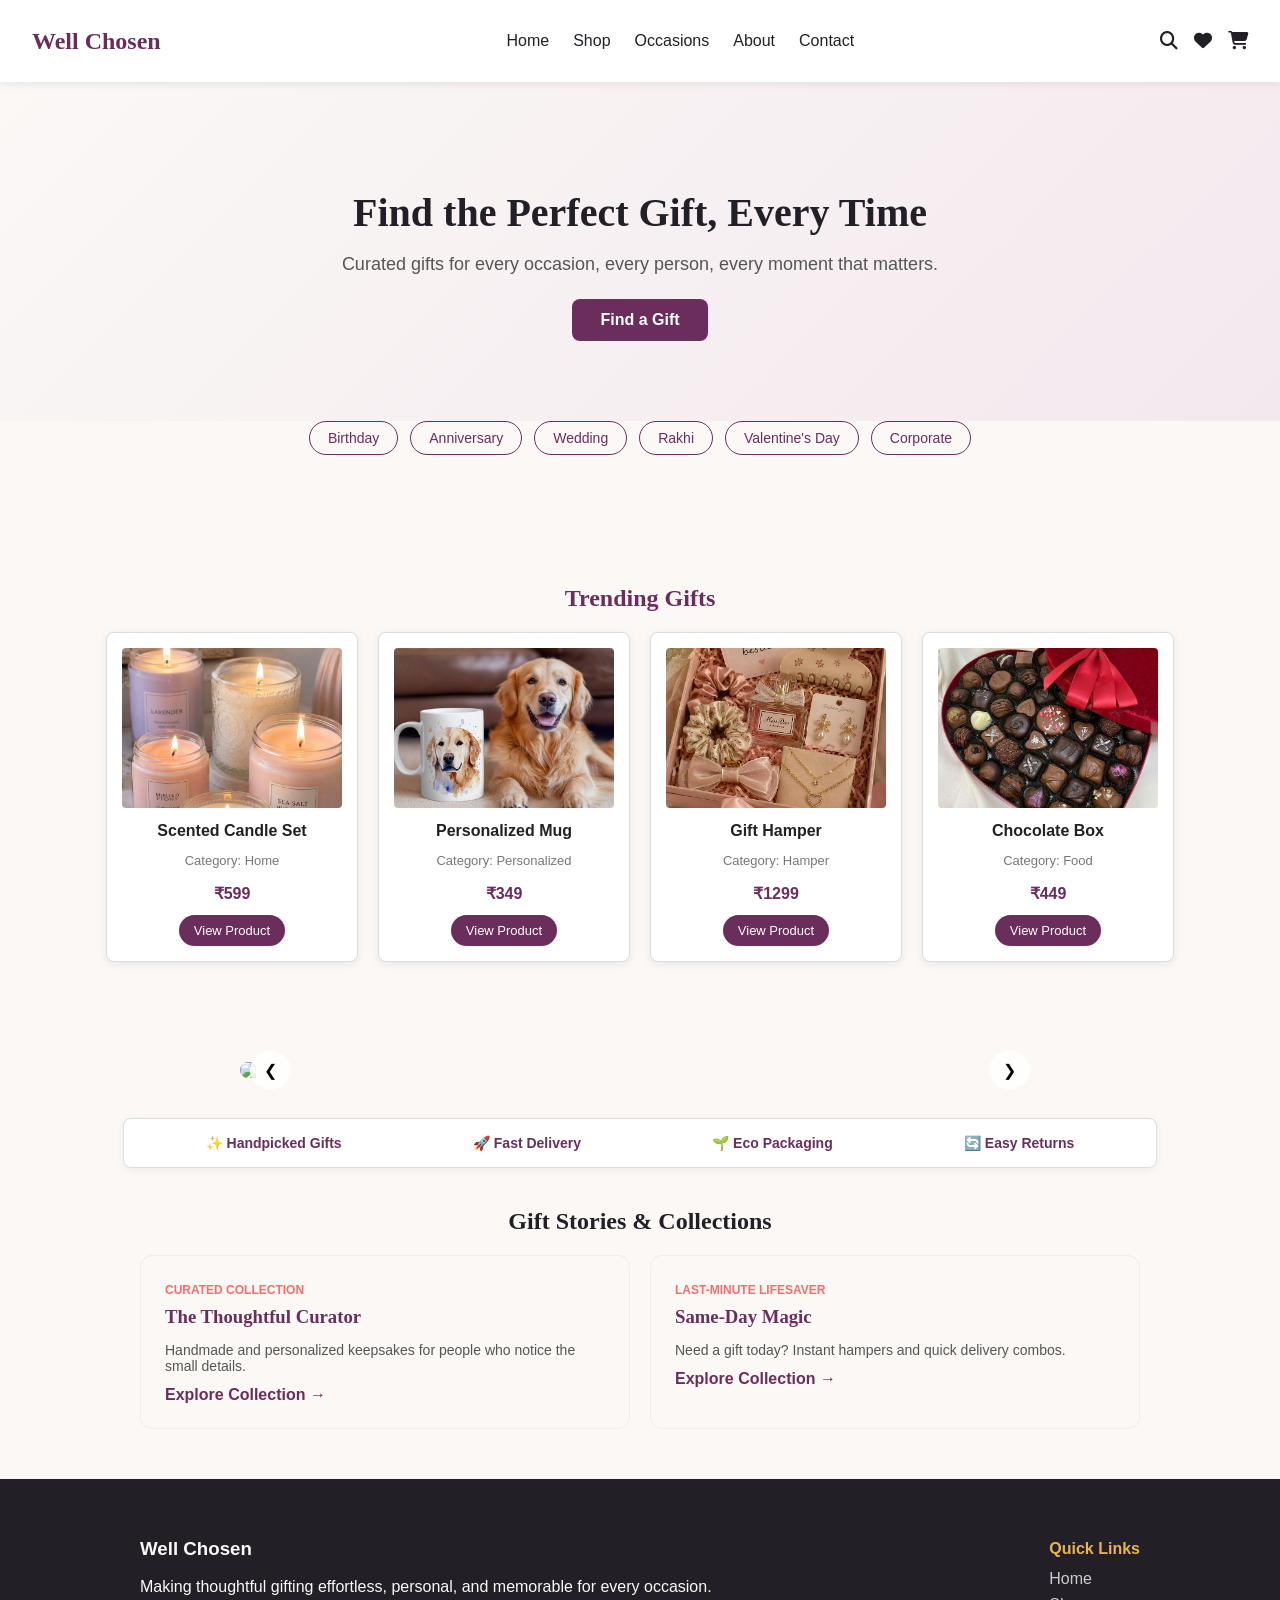
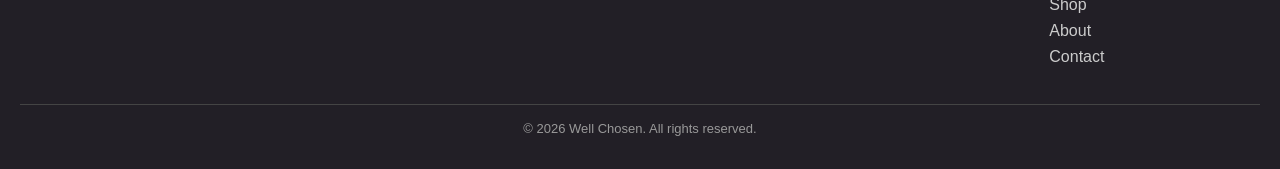
==== index.html @ 496d0fb7 "Initial commit" ====
<!DOCTYPE html>
<html lang="en">
<head>
  <meta charset="UTF-8">
  <meta name="viewport" content="width=device-width, initial-scale=1.0">
  <title>Well Chosen</title>
  <link rel="stylesheet" href="https://cdnjs.cloudflare.com/ajax/libs/font-awesome/6.5.1/css/all.min.css">
  <link rel="stylesheet" href="style.css">
</head>
<body>
  <nav>
    <a href="index.html">Well Chosen</a>
    <ul>
  <li><a href="index.html">Home</a></li>
  <li><a href="shop.html">Shop</a></li>
  <li><a href="occasions.html">Occasions</a></li>
  <li><a href="about.html">About</a></li>
  <li><a href="contact.html">Contact</a></li>
</ul>

<div class="nav-icons">
  <a href="#"><i class="fa-solid fa-magnifying-glass"></i></a>
  <a href="#"><i class="fa-solid fa-heart"></i></a>
  <a href="#"><i class="fa-solid fa-cart-shopping"></i></a>
</div>

<button class="hamburger">
  <i class="fa-solid fa-bars"></i>
</button>

  </nav>
 <div class="hero">
  <h1>Find the Perfect Gift, Every Time</h1>
  <p>Curated gifts for every occasion, every person, every moment that matters.</p>
  <a href ="giftfinder.html" class="hero-btn">Find a Gift</a>
</div>

<div id="searchBox" style="display:none; text-align:center;">
    <input type="text" id="searchInput" placeholder="Search Gifts...">
</div>




<div class="occasions">
  <a href="#" class="chip">Birthday</a>
  <a href="#" class="chip">Anniversary</a>
  <a href="#" class="chip">Wedding</a>
  <a href="#" class="chip">Rakhi</a>
  <a href="#" class="chip">Valentine's Day</a>
  <a href="#" class="chip">Corporate</a>
</div>



<div class="products">
  <!-- TRENDING PRODUCTS SECTION (PURE HTML) -->
<div class="trending-section">
  <h2>Trending Gifts</h2>
  
  <div class="product-grid">
    <!-- Card 1 -->
    <div class="product-card">
      <img src="Aesthetic Scented Candles _ Cozy Pastel Home Decor Ideas.jpg" alt="Scented Candle Set">
      <h3>Scented Candle Set</h3>
      <p class="category">Category: Home</p>
      <p class="price">₹599</p>
      <a href="product.html" class="buy-btn">View Product</a>
    </div>

    <!-- Card 2 -->
    <div class="product-card">
      <img src="download (3).jpg" alt="Personalized Mug">
      <h3>Personalized Mug</h3>
      <p class="category">Category: Personalized</p>
      <p class="price">₹349</p>
      <a href="product.html" class="buy-btn">View Product</a>
    </div>

    <!-- Card 3 -->
    <div class="product-card">
      <img src="gift hamper ✨.jpg" alt="Gift Hamper">
      <h3>Gift Hamper</h3>
      <p class="category">Category: Hamper</p>
      <p class="price">₹1299</p>
      <a href="product.html" class="buy-btn">View Product</a>
    </div>

    <!-- Card 4 -->
    <div class="product-card">
      <img src="Instagram.jpg" alt="Chocolate Box">
      <h3>Chocolate Box</h3>
      <p class="category">Category: Food</p>
      <p class="price">₹449</p>
      <a href="product.html" class="buy-btn">View Product</a>
    </div>
  </div>
</div>
  
</div>

<div class="slider">
  <img src="https://via.placeholder.com/800x300/6B2D5C/fff?text=Birthday+Gifts" class="slide active">
  <img src="https://via.placeholder.com/800x300/FF6B6B/fff?text=Anniversary+Specials" class="slide">
  <img src="https://via.placeholder.com/800x300/E8B54D/fff?text=Corporate+Gifting" class="slide">
  <button class="slider-btn prev" onclick="prevSlide()">&#10094;</button>
  <button class="slider-btn next" onclick="nextSlide()">&#10095;</button>
</div>

<div class="trust-badges">
  <div class="badge-box">✨ Handpicked Gifts</div>
  <div class="badge-box">🚀 Fast Delivery</div>
  <div class="badge-box">🌱 Eco Packaging</div>
  <div class="badge-box">🔄 Easy Returns</div>
</div>

<div class="stories-section">
  <h2>Gift Stories & Collections</h2>
  <div class="stories-grid">
    <div class="story-card">
      <span class="story-tag">Curated Collection</span>
      <h3>The Thoughtful Curator</h3>
      <p>Handmade and personalized keepsakes for people who notice the small details.</p>
      <a href="shop.html" class="story-link">Explore Collection →</a>
    </div>
    <div class="story-card">
      <span class="story-tag">Last-Minute Lifesaver</span>
      <h3>Same-Day Magic</h3>
      <p>Need a gift today? Instant hampers and quick delivery combos.</p>
      <a href="shop.html" class="story-link">Explore Collection →</a>
    </div>
  </div>
</div>


<script src="js/app.js"></script>

<footer>
  <div class="footer-container">
    <div class="footer-col">
      <h3>Well Chosen</h3>
      <p>Making thoughtful gifting effortless, personal, and memorable for every occasion.</p>
    </div>
    <div class="footer-col">
      <h4>Quick Links</h4>
      <a href="index.html">Home</a>
      <a href="shop.html">Shop</a>
      <a href="about.html">About</a>
      <a href="contact.html">Contact</a>
    </div>
  </div>
  <p class="footer-bottom">&copy; 2026 Well Chosen. All rights reserved.</p>
</footer>

</body>
</html>
---- style.css ----
nav {
  display:flex;
  align-items: center;
  justify-content: space-between;
  padding:16px 32px;
}
 nav ul{
  display:flex;
  list-style: none;
  gap:24px;

 }
 .nav-icons {
  display: flex;
  gap:16px;
  align-items: center;

 }
 body {
  margin: 0;
  font-family: 'Inter', sans-serif;
  background-color: #FBF8F6;
  color: #221F26;
}
nav {
  background-color: white;
  box-shadow: 0 2px 8px rgba(0,0,0,0.08);
  position: sticky;
  top: 0;
}
nav a {
  text-decoration: none;
  color: #221F26;
}

nav a:hover {
  color: #FF6B6B;
}
nav > a:first-child {
  font-family: 'Playfair Display', serif;
  font-size: 24px;
  font-weight: bold;
  color: #6B2D5C;
}
.nav-icons i, .hamburger i {
  font-size: 18px;
  color: #221F26;
}
.hamburger {
  display: none;
  background: none;
  border: none;
  cursor: pointer;
}
.hero {
  text-align: center;
  padding: 80px 20px;
}

.hero h1 {
  font-family: 'Playfair Display', serif;
  font-size: 40px;
  color: #221F26;
  margin-bottom: 16px;
}

.hero p {
  font-size: 18px;
  color: #555;
  margin-bottom: 24px;
}

.hero-btn {
  display: inline-block;
  background-color: #6B2D5C;
  color: white;
  padding: 12px 28px;
  border-radius: 8px;
  text-decoration: none;
  font-weight: 600;
}

.hero-btn:hover {
  background-color: #FF6B6B;
}

.occasions {
  display: flex;
  justify-content: center;
  gap: 12px;
  flex-wrap: wrap;
  padding: 0 20px 40px;
}

.chip {
  background-color: #FBF8F6;
  border: 1px solid #6B2D5C;
  color: #6B2D5C;
  padding: 8px 18px;
  border-radius: 20px;
  text-decoration: none;
  font-size: 14px;
}

.chip:hover {
  background-color: #6B2D5C;
  color: white;
}

.products {
  text-align: center;
  padding: 40px 20px;
}

.products h2 {
  font-family: 'Playfair Display', serif;
  font-size: 28px;
  margin-bottom: 24px;
}

.product-grid {
  display: flex;
  justify-content: center;
  gap: 24px;
  flex-wrap: wrap;
}

.product-card {
  background-color: white;
  border-radius: 12px;
  padding: 16px;
  width: 220px;
  box-shadow: 0 2px 8px rgba(0,0,0,0.08);
}

.product-card img {
  width: 100%;
  border-radius: 8px;
}

.slider {
  position: relative;
  max-width: 800px;
  margin: 40px auto;
}

.slide {
  width: 100%;
  display: none;
  border-radius: 12px;
}

.slide.active {
  display: block;
}

.slider-btn {
  position: absolute;
  top: 50%;
  transform: translateY(-50%);
  background: rgba(255,255,255,0.8);
  border: none;
  padding: 10px 14px;
  cursor: pointer;
  border-radius: 50%;
  font-size: 16px;
}

.prev { left: 10px; }
.next { right: 10px; }

/* TRUST BADGES */
.trust-badges {
  display: flex;
  justify-content: space-around;
  background-color: #ffffff;
  padding: 15px;
  margin: 25px auto;
  max-width: 1100px;
  border: 1px solid #dddddd;
  border-radius: 8px;
}

.badge-box {
  font-size: 14px;
  font-weight: 500;
  color: #6B2D5C;
}

/* TRENDING PRODUCTS */
.trending-section {
  max-width: 1100px;
  margin: 30px auto;
  padding: 0 15px;
}

.trending-section h2 {
  color: #6B2D5C;
  font-size: 24px;
  margin-bottom: 20px;
}

.product-grid {
  display: flex;
  gap: 20px;
  flex-wrap: wrap;
}

.product-card {
  background-color: #ffffff;
  border: 1px solid #dddddd;
  padding: 15px;
  width: 220px;
  border-radius: 8px;
  text-align: center;
}

.product-card img {
  width: 100%;
  height: 160px;
  object-fit: cover;
  border-radius: 4px;
}

.product-card h3 {
  font-size: 16px;
  color: #222222;
  margin: 10px 0 5px 0;
}

.product-card .category {
  font-size: 13px;
  color: #777777;
  margin-bottom: 5px;
}

.product-card .price {
  font-size: 16px;
  font-weight: bold;
  color: #6B2D5C;
  margin-bottom: 12px;
}

.product-card .buy-btn {
  display: inline-block;
  background-color: #6B2D5C;
  color: white;
  text-decoration: none;
  padding: 8px 15px;
  border-radius: 20px;
  font-size: 13px;
}

.product-card .buy-btn:hover {
  background-color: #FF6B6B;
}

.shop-title {
  text-align: center;
  font-family: 'Playfair Display', serif;
  margin-top: 40px;
}
.shop-grid {
  display: flex;
  flex-wrap: wrap;
  justify-content: center;
  gap: 24px;
  padding: 40px 20px;
}
.about-content, .contact-content {
  max-width: 600px;
  margin: 60px auto;
  padding: 0 20px;
  text-align: center;
}
.contact-content form {
  display: flex;
  flex-direction: column;
  gap: 12px;
  margin-top: 24px;
}
.contact-content input, .contact-content textarea {
  padding: 12px;
  border-radius: 8px;
  border: 1px solid #ccc;
  font-family: 'Inter', sans-serif;
}
.contact-content button {
  padding: 12px;
  background: #6B2D5C;
  color: white;
  border: none;
  border-radius: 8px;
  cursor: pointer;
  font-weight: 600;
}
.contact-content button:hover {
  background: #FF6B6B;
}

/* Hero gradient background */
.hero {
  background: linear-gradient(135deg, #FBF8F6 0%, #f3e8ee 100%);
}

/* Product card hover lift */
.product-card {
  transition: transform 0.25s ease, box-shadow 0.25s ease;
}
.product-card:hover {
  transform: translateY(-6px);
  box-shadow: 0 8px 20px rgba(0,0,0,0.12);
}

/* Chip hover smoother */
.chip {
  transition: all 0.2s ease;
}

/* Hero button smoother + slight lift on hover */
.hero-btn, .product-card .buy-btn {
  transition: all 0.2s ease;
}
.hero-btn:hover, .product-card .buy-btn:hover {
  transform: translateY(-2px);
  box-shadow: 0 4px 12px rgba(107,45,92,0.3);
}

/* Slider image smoother transition */
.slide {
  transition: opacity 0.4s ease;
}

/* Section spacing consistency */
.trending-section, .products, .occasions {
  margin-bottom: 20px;
}

/* Nav icon hover */
.nav-icons a i:hover {
  color: #FF6B6B;
  transition: color 0.2s ease;
}

.trust-badges {
  display: flex;
  justify-content: space-around;
  flex-wrap: wrap;
  background: white;
  padding: 16px;
  margin: 30px auto;
  max-width: 1000px;
  border-radius: 8px;
  box-shadow: 0 2px 8px rgba(0,0,0,0.06);
}
.badge-box {
  font-size: 14px;
  font-weight: 600;
  color: #6B2D5C;
}

.stories-section {
  max-width: 1000px;
  margin: 40px auto;
  padding: 0 20px;
}
.stories-section h2 {
  font-family: 'Playfair Display', serif;
  color: #221F26;
  margin-bottom: 20px;
  text-align: center;
}
.stories-grid {
  display: flex;
  gap: 20px;
  flex-wrap: wrap;
}
.story-card {
  flex: 1;
  min-width: 260px;
  background: #FBF8F6;
  border: 1px solid #eee;
  border-radius: 12px;
  padding: 24px;
}
.story-tag {
  font-size: 12px;
  font-weight: bold;
  color: #FF6B6B;
  text-transform: uppercase;
}
.story-card h3 {
  font-family: 'Playfair Display', serif;
  color: #6B2D5C;
  margin: 8px 0;
}
.story-card p {
  font-size: 14px;
  color: #555;
  margin-bottom: 12px;
}
.story-link {
  color: #6B2D5C;
  font-weight: 600;
  text-decoration: none;
}
.story-link:hover { color: #FF6B6B; }

footer {
  background: #221F26;
  color: #FBF8F6;
  padding: 40px 20px 20px;
  margin-top: 50px;
}
.footer-container {
  max-width: 1000px;
  margin: 0 auto;
  display: flex;
  flex-wrap: wrap;
  gap: 30px;
  justify-content: space-between;
}
.footer-col a {
  display: block;
  color: #ccc;
  text-decoration: none;
  margin-bottom: 8px;
}
.footer-col a:hover { color: #FF6B6B; }
.footer-col h4 { color: #E8B54D; margin-bottom: 12px; }
.footer-bottom {
  text-align: center;
  border-top: 1px solid #444;
  margin-top: 30px;
  padding-top: 16px;
  font-size: 13px;
  color: #999;
}

.occasions-title {
  text-align: center;
  font-family: 'Playfair Display', serif;
  margin-top: 40px;
  font-size: 32px;
}
.occasions-subtitle {
  text-align: center;
  color: #555;
  margin-bottom: 30px;
}
.occasion-grid {
  display: flex;
  flex-wrap: wrap;
  justify-content: center;
  gap: 24px;
  padding: 0 20px 40px;
}
.occasion-card {
  text-decoration: none;
  color: #221F26;
  width: 220px;
  text-align: center;
  transition: transform 0.25s ease;
}
.occasion-card:hover {
  transform: translateY(-6px);
}
.occasion-card img {
  width: 100%;
  border-radius: 12px;
  box-shadow: 0 2px 8px rgba(0,0,0,0.08);
}
.occasion-card h3 {
  font-family: 'Playfair Display', serif;
  margin-top: 12px;
  font-size: 18px;
}
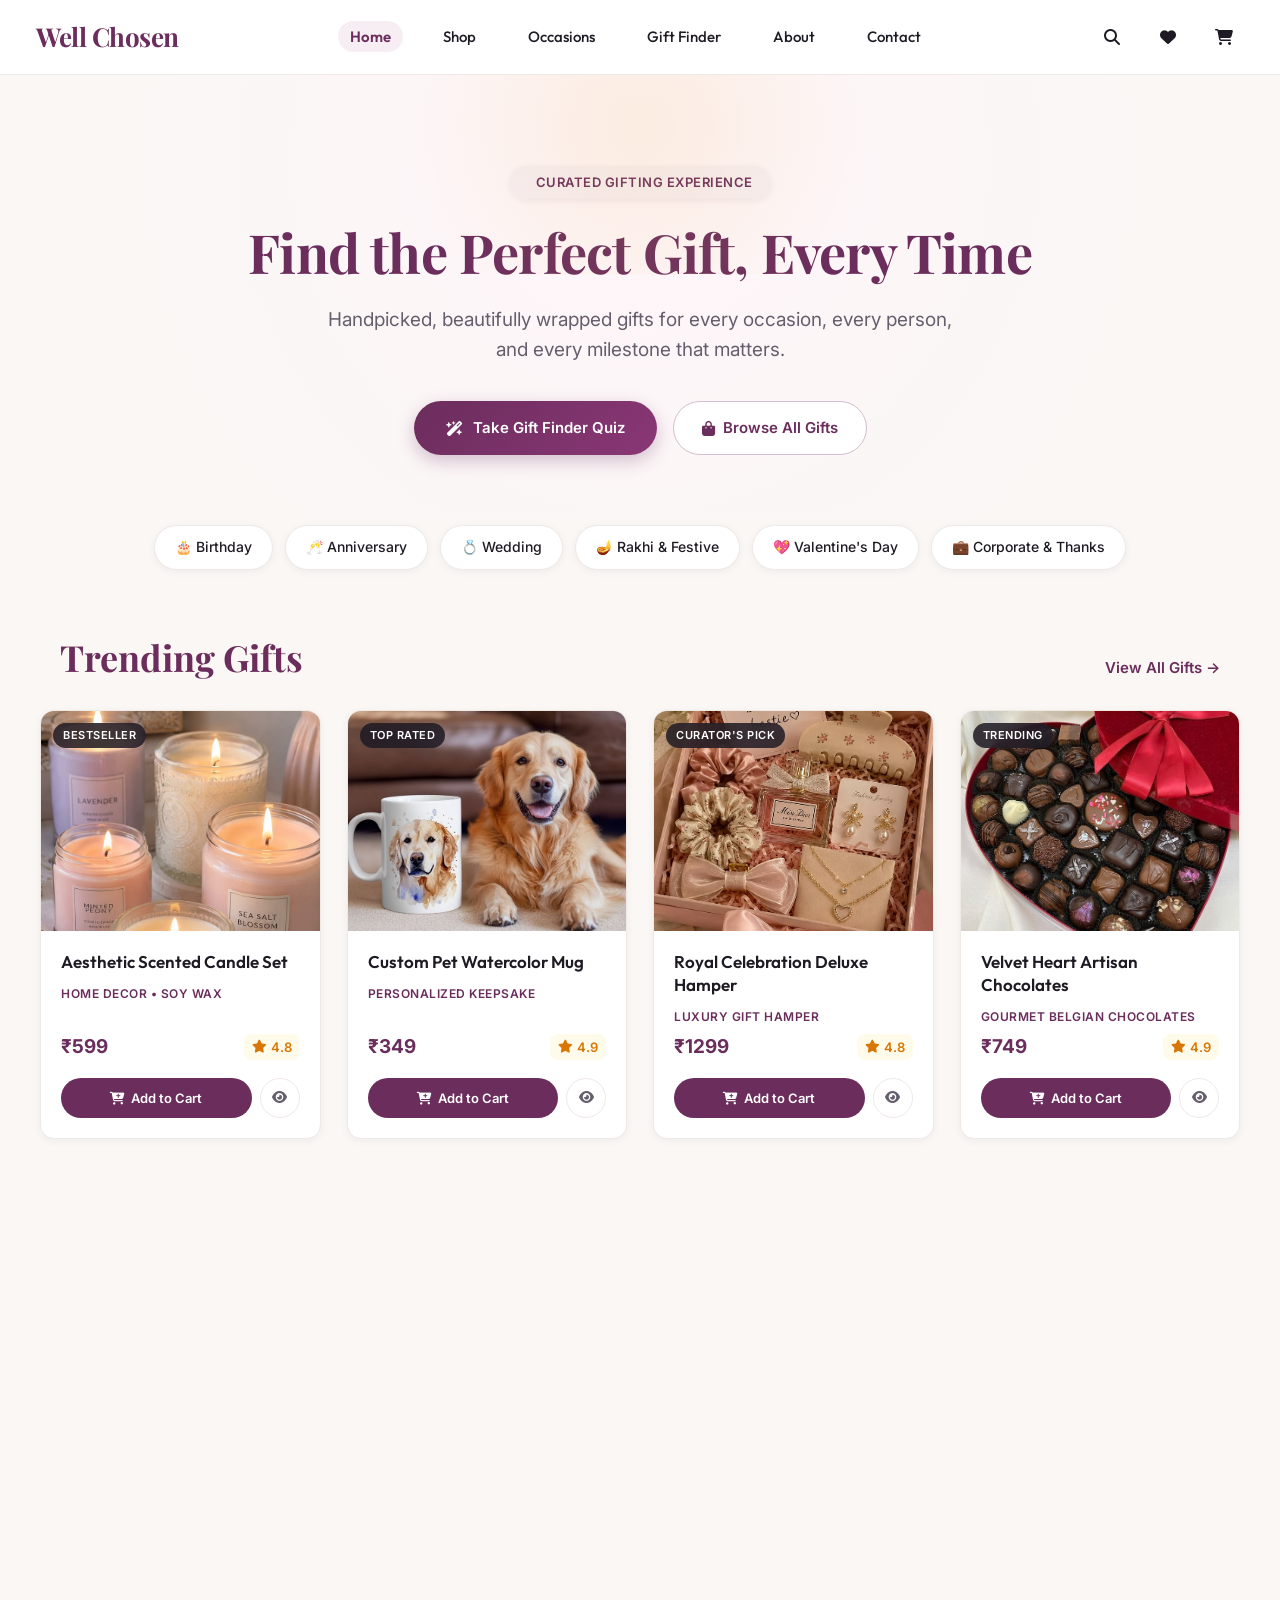
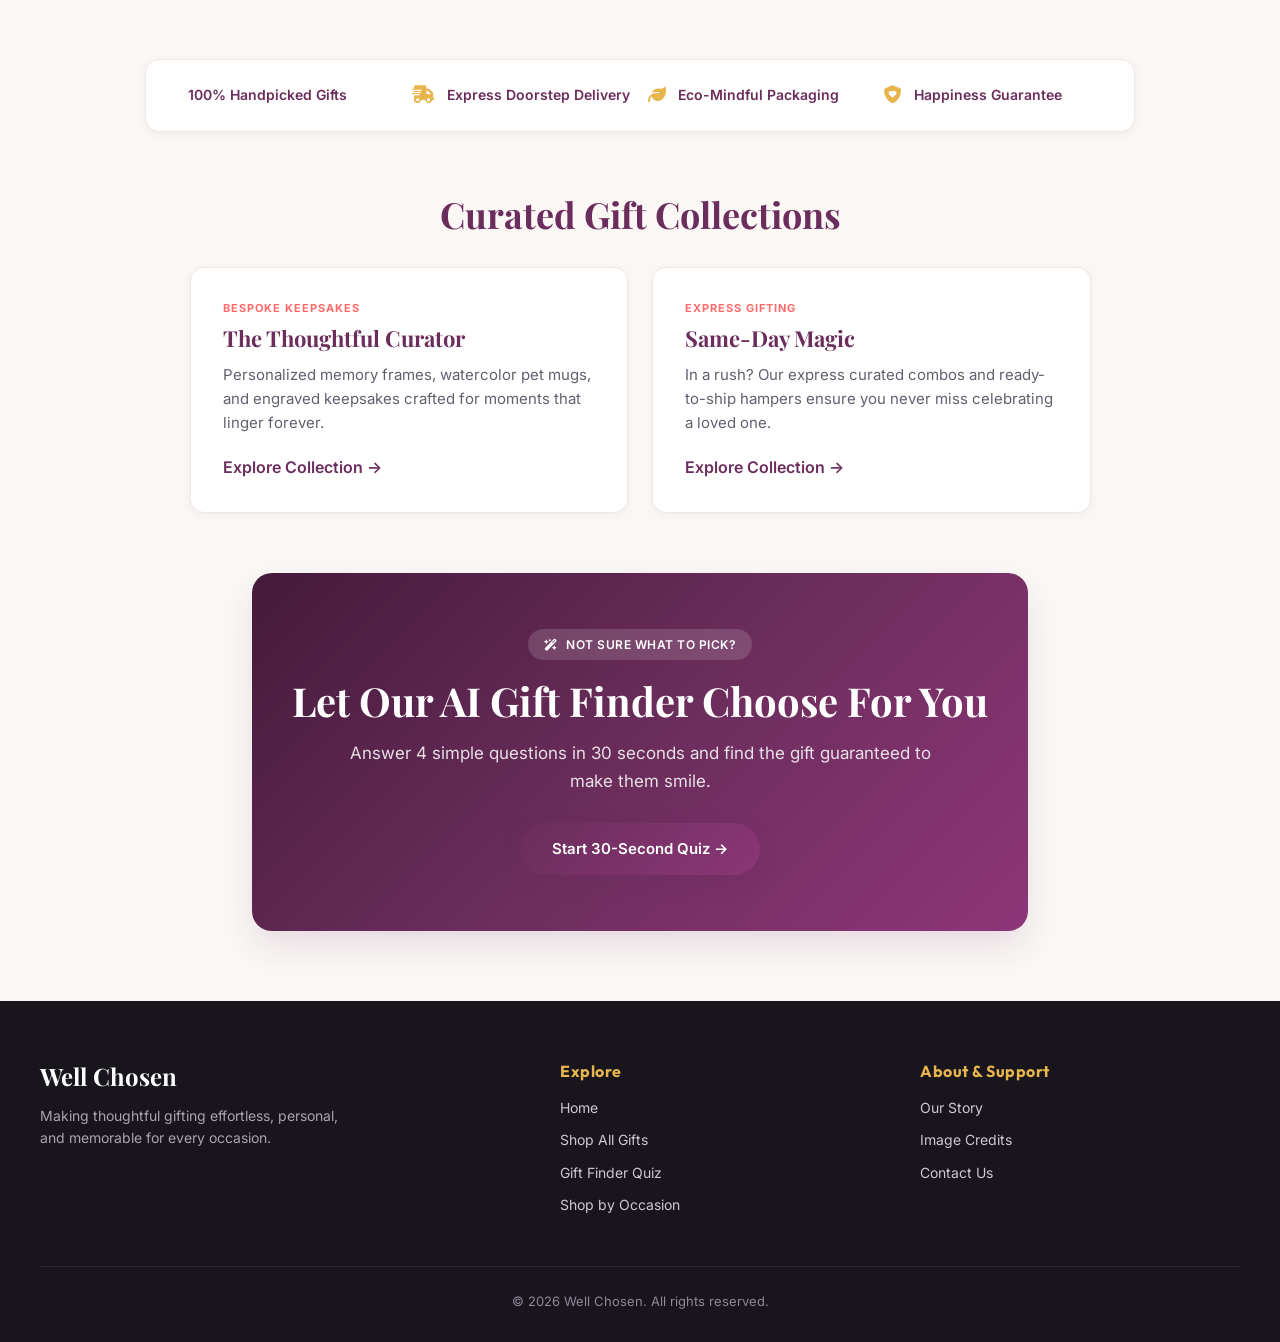
==== commit 89e2591a: "feat(ui): update home, occasions, about, contact pages and modern design system" ====
--- a/index.html
+++ b/index.html
@@ -3,154 +3,270 @@
 <head>
   <meta charset="UTF-8">
   <meta name="viewport" content="width=device-width, initial-scale=1.0">
-  <title>Well Chosen</title>
+  <title>Well Chosen - Thoughtful Curated Gifts for Every Moment</title>
+  <meta name="description" content="Discover handpicked, personalized gifts for birthdays, anniversaries, weddings, festivals, and every milestone that matters. Curated with love.">
+  <link rel="preconnect" href="https://fonts.googleapis.com">
+  <link rel="preconnect" href="https://fonts.gstatic.com" crossorigin>
+  <link href="https://fonts.googleapis.com/css2?family=Inter:wght@300;400;500;600;700&family=Playfair+Display:ital,wght@0,600;0,700;1,400&family=Outfit:wght@400;500;600;700&display=swap" rel="stylesheet">
   <link rel="stylesheet" href="https://cdnjs.cloudflare.com/ajax/libs/font-awesome/6.5.1/css/all.min.css">
   <link rel="stylesheet" href="style.css">
 </head>
 <body>
+
+  <!-- Navigation -->
   <nav>
-    <a href="index.html">Well Chosen</a>
+    <a href="index.html" class="logo">Well Chosen</a>
     <ul>
-  <li><a href="index.html">Home</a></li>
-  <li><a href="shop.html">Shop</a></li>
-  <li><a href="occasions.html">Occasions</a></li>
-  <li><a href="about.html">About</a></li>
-  <li><a href="contact.html">Contact</a></li>
-</ul>
-
-<div class="nav-icons">
-  <a href="#"><i class="fa-solid fa-magnifying-glass"></i></a>
-  <a href="#"><i class="fa-solid fa-heart"></i></a>
-  <a href="#"><i class="fa-solid fa-cart-shopping"></i></a>
-</div>
-
-<button class="hamburger">
-  <i class="fa-solid fa-bars"></i>
-</button>
-
+      <li><a href="index.html" class="active">Home</a></li>
+      <li><a href="shop.html">Shop</a></li>
+      <li><a href="occasions.html">Occasions</a></li>
+      <li><a href="giftfinder.html">Gift Finder</a></li>
+      <li><a href="about.html">About</a></li>
+      <li><a href="contact.html">Contact</a></li>
+    </ul>
+
+    <div class="nav-icons">
+      <a href="#" id="searchBtn" title="Search Gifts"><i class="fa-solid fa-magnifying-glass"></i></a>
+      <a href="#" id="wishlistBtn" title="Saved Wishlist"><i class="fa-solid fa-heart"></i></a>
+      <a href="#" id="cartBtn" title="Shopping Cart"><i class="fa-solid fa-cart-shopping"></i></a>
+    </div>
+
+    <button class="hamburger" aria-label="Toggle navigation">
+      <i class="fa-solid fa-bars"></i>
+    </button>
   </nav>
- <div class="hero">
-  <h1>Find the Perfect Gift, Every Time</h1>
-  <p>Curated gifts for every occasion, every person, every moment that matters.</p>
-  <a href ="giftfinder.html" class="hero-btn">Find a Gift</a>
-</div>
-
-<div id="searchBox" style="display:none; text-align:center;">
-    <input type="text" id="searchInput" placeholder="Search Gifts...">
-</div>
-
-
-
-
-<div class="occasions">
-  <a href="#" class="chip">Birthday</a>
-  <a href="#" class="chip">Anniversary</a>
-  <a href="#" class="chip">Wedding</a>
-  <a href="#" class="chip">Rakhi</a>
-  <a href="#" class="chip">Valentine's Day</a>
-  <a href="#" class="chip">Corporate</a>
-</div>
-
-
-
-<div class="products">
-  <!-- TRENDING PRODUCTS SECTION (PURE HTML) -->
-<div class="trending-section">
-  <h2>Trending Gifts</h2>
-  
-  <div class="product-grid">
-    <!-- Card 1 -->
-    <div class="product-card">
-      <img src="Aesthetic Scented Candles _ Cozy Pastel Home Decor Ideas.jpg" alt="Scented Candle Set">
-      <h3>Scented Candle Set</h3>
-      <p class="category">Category: Home</p>
-      <p class="price">₹599</p>
-      <a href="product.html" class="buy-btn">View Product</a>
-    </div>
-
-    <!-- Card 2 -->
-    <div class="product-card">
-      <img src="download (3).jpg" alt="Personalized Mug">
-      <h3>Personalized Mug</h3>
-      <p class="category">Category: Personalized</p>
-      <p class="price">₹349</p>
-      <a href="product.html" class="buy-btn">View Product</a>
-    </div>
-
-    <!-- Card 3 -->
-    <div class="product-card">
-      <img src="gift hamper ✨.jpg" alt="Gift Hamper">
-      <h3>Gift Hamper</h3>
-      <p class="category">Category: Hamper</p>
-      <p class="price">₹1299</p>
-      <a href="product.html" class="buy-btn">View Product</a>
-    </div>
-
-    <!-- Card 4 -->
-    <div class="product-card">
-      <img src="Instagram.jpg" alt="Chocolate Box">
-      <h3>Chocolate Box</h3>
-      <p class="category">Category: Food</p>
-      <p class="price">₹449</p>
-      <a href="product.html" class="buy-btn">View Product</a>
-    </div>
-  </div>
-</div>
-  
-</div>
-
-<div class="slider">
-  <img src="https://via.placeholder.com/800x300/6B2D5C/fff?text=Birthday+Gifts" class="slide active">
-  <img src="https://via.placeholder.com/800x300/FF6B6B/fff?text=Anniversary+Specials" class="slide">
-  <img src="https://via.placeholder.com/800x300/E8B54D/fff?text=Corporate+Gifting" class="slide">
-  <button class="slider-btn prev" onclick="prevSlide()">&#10094;</button>
-  <button class="slider-btn next" onclick="nextSlide()">&#10095;</button>
-</div>
-
-<div class="trust-badges">
-  <div class="badge-box">✨ Handpicked Gifts</div>
-  <div class="badge-box">🚀 Fast Delivery</div>
-  <div class="badge-box">🌱 Eco Packaging</div>
-  <div class="badge-box">🔄 Easy Returns</div>
-</div>
-
-<div class="stories-section">
-  <h2>Gift Stories & Collections</h2>
-  <div class="stories-grid">
-    <div class="story-card">
-      <span class="story-tag">Curated Collection</span>
-      <h3>The Thoughtful Curator</h3>
-      <p>Handmade and personalized keepsakes for people who notice the small details.</p>
-      <a href="shop.html" class="story-link">Explore Collection →</a>
-    </div>
-    <div class="story-card">
-      <span class="story-tag">Last-Minute Lifesaver</span>
-      <h3>Same-Day Magic</h3>
-      <p>Need a gift today? Instant hampers and quick delivery combos.</p>
-      <a href="shop.html" class="story-link">Explore Collection →</a>
-    </div>
-  </div>
-</div>
-
-
-<script src="js/app.js"></script>
-
-<footer>
-  <div class="footer-container">
-    <div class="footer-col">
-      <h3>Well Chosen</h3>
-      <p>Making thoughtful gifting effortless, personal, and memorable for every occasion.</p>
-    </div>
-    <div class="footer-col">
-      <h4>Quick Links</h4>
-      <a href="index.html">Home</a>
-      <a href="shop.html">Shop</a>
-      <a href="about.html">About</a>
-      <a href="contact.html">Contact</a>
-    </div>
-  </div>
-  <p class="footer-bottom">&copy; 2026 Well Chosen. All rights reserved.</p>
-</footer>
-
+
+  <!-- Hero Section -->
+  <header class="hero">
+    <div class="hero-pill"><i class="fa-solid fa-sparkles"></i> Curated Gifting Experience</div>
+    <h1>Find the Perfect Gift, Every Time</h1>
+    <p>Handpicked, beautifully wrapped gifts for every occasion, every person, and every milestone that matters.</p>
+    <div class="hero-actions">
+      <a href="giftfinder.html" class="hero-btn">
+        <i class="fa-solid fa-wand-magic-sparkles"></i> Take Gift Finder Quiz
+      </a>
+      <a href="shop.html" class="hero-secondary-btn">
+        <i class="fa-solid fa-bag-shopping"></i> Browse All Gifts
+      </a>
+    </div>
+  </header>
+
+  <!-- Quick Occasion Chips -->
+  <section class="occasions" aria-label="Occasions filter chips">
+    <a href="shop.html?occasion=birthday" class="chip">🎂 Birthday</a>
+    <a href="shop.html?occasion=anniversary" class="chip">🥂 Anniversary</a>
+    <a href="shop.html?occasion=wedding" class="chip">💍 Wedding</a>
+    <a href="shop.html?occasion=rakhi" class="chip">🪔 Rakhi & Festive</a>
+    <a href="shop.html?occasion=valentine" class="chip">💖 Valentine's Day</a>
+    <a href="shop.html?occasion=corporate" class="chip">💼 Corporate & Thanks</a>
+  </section>
+
+  <!-- Trending Products Section -->
+  <section class="products" aria-label="Trending gifts">
+    <div class="trending-section">
+      <div class="section-title-wrap">
+        <h2>Trending Gifts</h2>
+        <a href="shop.html" class="view-all-link">View All Gifts →</a>
+      </div>
+      
+      <div class="product-grid">
+        <!-- Card 1 -->
+        <div class="product-card">
+          <div class="card-img-wrap" onclick="openProductQuickView(1)">
+            <img src="images/aesthetic-scented-candles.jpg" alt="Aesthetic Scented Candle Set">
+            <span class="product-badge-corner">Bestseller</span>
+          </div>
+          <div class="card-details">
+            <h3>Aesthetic Scented Candle Set</h3>
+            <p class="category">Home Decor • Soy Wax</p>
+            <div class="price-rating-row">
+              <span class="price">₹599</span>
+              <span class="rating"><i class="fa-solid fa-star"></i> 4.8</span>
+            </div>
+            <div class="card-action-btns">
+              <button class="buy-btn" onclick="addToCart(1)">
+                <i class="fa-solid fa-cart-plus"></i> Add to Cart
+              </button>
+              <button class="quick-view-btn" onclick="openProductQuickView(1)" title="Quick View">
+                <i class="fa-solid fa-eye"></i>
+              </button>
+            </div>
+          </div>
+        </div>
+
+        <!-- Card 2 -->
+        <div class="product-card">
+          <div class="card-img-wrap" onclick="openProductQuickView(12)">
+            <img src="images/pet-portrait-mug.jpg" alt="Personalized Pet Watercolor Mug">
+            <span class="product-badge-corner">Top Rated</span>
+          </div>
+          <div class="card-details">
+            <h3>Custom Pet Watercolor Mug</h3>
+            <p class="category">Personalized Keepsake</p>
+            <div class="price-rating-row">
+              <span class="price">₹349</span>
+              <span class="rating"><i class="fa-solid fa-star"></i> 4.9</span>
+            </div>
+            <div class="card-action-btns">
+              <button class="buy-btn" onclick="addToCart(12)">
+                <i class="fa-solid fa-cart-plus"></i> Add to Cart
+              </button>
+              <button class="quick-view-btn" onclick="openProductQuickView(12)" title="Quick View">
+                <i class="fa-solid fa-eye"></i>
+              </button>
+            </div>
+          </div>
+        </div>
+
+        <!-- Card 3 -->
+        <div class="product-card">
+          <div class="card-img-wrap" onclick="openProductQuickView(14)">
+            <img src="images/festive-gift-hamper.jpg" alt="Royal Celebration Deluxe Hamper">
+            <span class="product-badge-corner">Curator's Pick</span>
+          </div>
+          <div class="card-details">
+            <h3>Royal Celebration Deluxe Hamper</h3>
+            <p class="category">Luxury Gift Hamper</p>
+            <div class="price-rating-row">
+              <span class="price">₹1299</span>
+              <span class="rating"><i class="fa-solid fa-star"></i> 4.8</span>
+            </div>
+            <div class="card-action-btns">
+              <button class="buy-btn" onclick="addToCart(14)">
+                <i class="fa-solid fa-cart-plus"></i> Add to Cart
+              </button>
+              <button class="quick-view-btn" onclick="openProductQuickView(14)" title="Quick View">
+                <i class="fa-solid fa-eye"></i>
+              </button>
+            </div>
+          </div>
+        </div>
+
+        <!-- Card 4 -->
+        <div class="product-card">
+          <div class="card-img-wrap" onclick="openProductQuickView(4)">
+            <img src="images/heart-chocolate-box.jpg" alt="Velvet Heart Artisan Chocolates">
+            <span class="product-badge-corner">Trending</span>
+          </div>
+          <div class="card-details">
+            <h3>Velvet Heart Artisan Chocolates</h3>
+            <p class="category">Gourmet Belgian Chocolates</p>
+            <div class="price-rating-row">
+              <span class="price">₹749</span>
+              <span class="rating"><i class="fa-solid fa-star"></i> 4.9</span>
+            </div>
+            <div class="card-action-btns">
+              <button class="buy-btn" onclick="addToCart(4)">
+                <i class="fa-solid fa-cart-plus"></i> Add to Cart
+              </button>
+              <button class="quick-view-btn" onclick="openProductQuickView(4)" title="Quick View">
+                <i class="fa-solid fa-eye"></i>
+              </button>
+            </div>
+          </div>
+        </div>
+      </div>
+    </div>
+  </section>
+
+  <!-- Visual Carousel Slider -->
+  <section class="slider-container" aria-label="Featured gift collections banner">
+    <div class="slider">
+      <div class="slide active">
+        <img src="images/sunshine-flower-bouquet.jpg" alt="Sunshine Flower Bouquet">
+        <div class="slide-caption">
+          <span class="slide-tag">Fresh Blooms</span>
+          <h3>Fresh Florals Hand-Tied With Care</h3>
+          <p>Delivered fresh with personalized calligraphy cards.</p>
+          <a href="shop.html?category=flowers" class="slide-btn">Explore Bouquets</a>
+        </div>
+      </div>
+      <div class="slide">
+        <img src="images/luxury-red-roses.jpg" alt="Luxury Red Roses">
+        <div class="slide-caption">
+          <span class="slide-tag">Grand Romantics</span>
+          <h3>Milestone Anniversary & Valentine Specials</h3>
+          <p>Classic crimson roses and chocolate heart collections.</p>
+          <a href="shop.html?occasion=valentine" class="slide-btn">Shop Romantic Gifts</a>
+        </div>
+      </div>
+      <div class="slide">
+        <img src="images/diwali-hamper.jpg" alt="Festive Hampers">
+        <div class="slide-caption">
+          <span class="slide-tag">Festive Joy</span>
+          <h3>Celebration & Corporate Deluxe Hampers</h3>
+          <p>Artisanal dry fruits, scented diyas, and gourmet confections.</p>
+          <a href="shop.html?category=hamper" class="slide-btn">Browse Hampers</a>
+        </div>
+      </div>
+      <button class="slider-btn prev" onclick="prevSlide()" aria-label="Previous slide">&#10094;</button>
+      <button class="slider-btn next" onclick="nextSlide()" aria-label="Next slide">&#10095;</button>
+    </div>
+  </section>
+
+  <!-- Trust Badges -->
+  <section class="trust-badges" aria-label="Guarantees">
+    <div class="badge-box"><i class="fa-solid fa-sparkles"></i> 100% Handpicked Gifts</div>
+    <div class="badge-box"><i class="fa-solid fa-truck-fast"></i> Express Doorstep Delivery</div>
+    <div class="badge-box"><i class="fa-solid fa-leaf"></i> Eco-Mindful Packaging</div>
+    <div class="badge-box"><i class="fa-solid fa-shield-heart"></i> Happiness Guarantee</div>
+  </section>
+
+  <!-- Stories & Collections -->
+  <section class="stories-section">
+    <h2>Curated Gift Collections</h2>
+    <div class="stories-grid">
+      <div class="story-card">
+        <span class="story-tag">Bespoke Keepsakes</span>
+        <h3>The Thoughtful Curator</h3>
+        <p>Personalized memory frames, watercolor pet mugs, and engraved keepsakes crafted for moments that linger forever.</p>
+        <a href="shop.html?category=personalized" class="story-link">Explore Collection →</a>
+      </div>
+      <div class="story-card">
+        <span class="story-tag">Express Gifting</span>
+        <h3>Same-Day Magic</h3>
+        <p>In a rush? Our express curated combos and ready-to-ship hampers ensure you never miss celebrating a loved one.</p>
+        <a href="shop.html?category=hamper" class="story-link">Explore Collection →</a>
+      </div>
+    </div>
+  </section>
+
+  <!-- Interactive Quiz Callout Banner -->
+  <section class="quiz-cta-banner">
+    <div class="quiz-cta-content">
+      <span class="quiz-cta-pill"><i class="fa-solid fa-wand-magic-sparkles"></i> Not Sure What to Pick?</span>
+      <h2>Let Our AI Gift Finder Choose For You</h2>
+      <p>Answer 4 simple questions in 30 seconds and find the gift guaranteed to make them smile.</p>
+      <a href="giftfinder.html" class="hero-btn">Start 30-Second Quiz →</a>
+    </div>
+  </section>
+
+  <!-- Footer -->
+  <footer>
+    <div class="footer-container">
+      <div class="footer-col">
+        <h3>Well Chosen</h3>
+        <p>Making thoughtful gifting effortless, personal, and memorable for every occasion.</p>
+      </div>
+      <div class="footer-col">
+        <h4>Explore</h4>
+        <a href="index.html">Home</a>
+        <a href="shop.html">Shop All Gifts</a>
+        <a href="giftfinder.html">Gift Finder Quiz</a>
+        <a href="occasions.html">Shop by Occasion</a>
+      </div>
+      <div class="footer-col">
+        <h4>About & Support</h4>
+        <a href="about.html">Our Story</a>
+        <a href="about.html#credits">Image Credits</a>
+        <a href="contact.html">Contact Us</a>
+      </div>
+    </div>
+    <p class="footer-bottom">&copy; 2026 Well Chosen. All rights reserved.</p>
+  </footer>
+
+  <!-- Scripts -->
+  <script src="js/products.js"></script>
+  <script src="js/app.js"></script>
 </body>
 </html>
--- a/style.css
+++ b/style.css
@@ -1,480 +1,2483 @@
+/* ==========================================================================
+   WELL CHOSEN - MODERN DESIGN SYSTEM & STYLESHEET
+   Curated Luxury Gifting Web Platform
+   ========================================================================== */
+
+:root {
+  --primary: #6B2D5C;
+  --primary-hover: #833570;
+  --primary-light: #F7EEF4;
+  --accent-coral: #FF6B6B;
+  --accent-coral-hover: #fa5252;
+  --accent-gold: #E8B54D;
+  --accent-gold-light: #FDF7E7;
+  --bg-page: #FAF7F5;
+  --bg-surface: #FFFFFF;
+  --text-main: #1F1B24;
+  --text-muted: #645E6D;
+  --text-subtle: #8E8899;
+  --border-light: #EFE9E6;
+  --border-focus: #D4BDCE;
+  --shadow-sm: 0 2px 8px rgba(31, 27, 36, 0.05);
+  --shadow-md: 0 8px 24px -4px rgba(107, 45, 92, 0.10);
+  --shadow-lg: 0 16px 36px -6px rgba(107, 45, 92, 0.16);
+  --radius-sm: 8px;
+  --radius-md: 14px;
+  --radius-lg: 20px;
+  --radius-full: 9999px;
+  --transition-fast: 0.2s cubic-bezier(0.4, 0, 0.2, 1);
+  --transition-normal: 0.3s cubic-bezier(0.4, 0, 0.2, 1);
+}
+
+/* Base Reset */
+*, *::before, *::after {
+  box-sizing: border-box;
+  margin: 0;
+  padding: 0;
+}
+
+html {
+  scroll-behavior: smooth;
+  -webkit-font-smoothing: antialiased;
+}
+
+body {
+  font-family: 'Inter', -apple-system, BlinkMacSystemFont, "Segoe UI", Roboto, sans-serif;
+  background-color: var(--bg-page);
+  color: var(--text-main);
+  line-height: 1.6;
+  min-height: 100vh;
+  display: flex;
+  flex-direction: column;
+}
+
+h1, h2, h3, h4 {
+  font-family: 'Playfair Display', Georgia, serif;
+  color: var(--text-main);
+  line-height: 1.25;
+}
+
+img {
+  max-width: 100%;
+  height: auto;
+  display: block;
+}
+
+a {
+  color: inherit;
+  text-decoration: none;
+  transition: color var(--transition-fast);
+}
+
+button {
+  font-family: inherit;
+  cursor: pointer;
+  border: none;
+  background: none;
+}
+
+.sr-only {
+  position: absolute;
+  width: 1px;
+  height: 1px;
+  padding: 0;
+  margin: -1px;
+  overflow: hidden;
+  clip: rect(0, 0, 0, 0);
+  white-space: nowrap;
+  border: 0;
+}
+
+/* ==========================================================================
+   NAVIGATION
+   ========================================================================== */
 nav {
-  display:flex;
-  align-items: center;
-  justify-content: space-between;
-  padding:16px 32px;
-}
- nav ul{
-  display:flex;
-  list-style: none;
-  gap:24px;
-
- }
- .nav-icons {
-  display: flex;
-  gap:16px;
-  align-items: center;
-
- }
- body {
-  margin: 0;
-  font-family: 'Inter', sans-serif;
-  background-color: #FBF8F6;
-  color: #221F26;
-}
-nav {
-  background-color: white;
-  box-shadow: 0 2px 8px rgba(0,0,0,0.08);
   position: sticky;
   top: 0;
-}
-nav a {
-  text-decoration: none;
-  color: #221F26;
-}
-
-nav a:hover {
-  color: #FF6B6B;
-}
-nav > a:first-child {
+  z-index: 100;
+  background: rgba(255, 255, 255, 0.94);
+  backdrop-filter: blur(14px);
+  -webkit-backdrop-filter: blur(14px);
+  border-bottom: 1px solid var(--border-light);
+  display: flex;
+  align-items: center;
+  justify-content: space-between;
+  padding: 16px 36px;
+  transition: all var(--transition-normal);
+}
+
+nav .logo {
   font-family: 'Playfair Display', serif;
-  font-size: 24px;
-  font-weight: bold;
-  color: #6B2D5C;
-}
-.nav-icons i, .hamburger i {
-  font-size: 18px;
-  color: #221F26;
-}
+  font-size: 26px;
+  font-weight: 700;
+  color: var(--primary);
+  letter-spacing: -0.5px;
+  display: flex;
+  align-items: center;
+  gap: 8px;
+}
+
+nav .logo:hover {
+  color: var(--accent-coral);
+}
+
+nav ul {
+  display: flex;
+  list-style: none;
+  gap: 28px;
+  align-items: center;
+}
+
+nav ul li a {
+  font-family: 'Outfit', 'Inter', sans-serif;
+  font-size: 15px;
+  font-weight: 500;
+  color: var(--text-main);
+  padding: 6px 12px;
+  border-radius: var(--radius-full);
+  position: relative;
+  transition: all var(--transition-fast);
+}
+
+nav ul li a:hover {
+  color: var(--primary);
+  background-color: var(--primary-light);
+}
+
+nav ul li a.active {
+  color: var(--primary);
+  font-weight: 600;
+  background-color: var(--primary-light);
+}
+
+.nav-icons {
+  display: flex;
+  align-items: center;
+  gap: 16px;
+}
+
+.nav-icons a {
+  display: flex;
+  align-items: center;
+  justify-content: center;
+  width: 40px;
+  height: 40px;
+  border-radius: var(--radius-full);
+  background-color: transparent;
+  color: var(--text-main);
+  transition: all var(--transition-fast);
+  position: relative;
+}
+
+.nav-icons a:hover {
+  background-color: var(--primary-light);
+  color: var(--primary);
+  transform: translateY(-2px);
+}
+
+.icon-badge {
+  position: absolute;
+  top: 2px;
+  right: 2px;
+  width: 18px;
+  height: 18px;
+  background: var(--accent-coral);
+  color: white;
+  font-size: 11px;
+  font-weight: 700;
+  border-radius: var(--radius-full);
+  display: flex;
+  align-items: center;
+  justify-content: center;
+  border: 2px solid white;
+}
+
 .hamburger {
   display: none;
-  background: none;
-  border: none;
+  font-size: 20px;
+  color: var(--text-main);
+  padding: 8px;
   cursor: pointer;
 }
+
+/* ==========================================================================
+   HERO SECTION
+   ========================================================================== */
 .hero {
   text-align: center;
-  padding: 80px 20px;
+  padding: 90px 24px 60px;
+  background: radial-gradient(circle at 50% 20%, #FFF5FA 0%, #FAF7F5 70%);
+  position: relative;
+  overflow: hidden;
+}
+
+.hero::before {
+  content: '';
+  position: absolute;
+  top: -100px;
+  left: 50%;
+  transform: translateX(-50%);
+  width: 600px;
+  height: 300px;
+  background: radial-gradient(circle, rgba(232, 181, 77, 0.15) 0%, transparent 70%);
+  pointer-events: none;
+}
+
+.hero-pill, .quiz-hero-badge, .about-hero-badge, .contact-hero-badge {
+  display: inline-flex;
+  align-items: center;
+  gap: 8px;
+  padding: 6px 18px;
+  background-color: var(--primary-light);
+  color: var(--primary);
+  border-radius: var(--radius-full);
+  font-size: 13px;
+  font-weight: 600;
+  text-transform: uppercase;
+  letter-spacing: 0.5px;
+  margin-bottom: 20px;
+  box-shadow: 0 2px 6px rgba(107, 45, 92, 0.08);
 }
 
 .hero h1 {
-  font-family: 'Playfair Display', serif;
-  font-size: 40px;
-  color: #221F26;
-  margin-bottom: 16px;
+  font-size: clamp(34px, 5vw, 54px);
+  font-weight: 700;
+  color: var(--primary);
+  max-width: 820px;
+  margin: 0 auto 18px;
+  letter-spacing: -0.8px;
 }
 
 .hero p {
-  font-size: 18px;
-  color: #555;
-  margin-bottom: 24px;
+  font-size: clamp(16px, 2.5vw, 19px);
+  color: var(--text-muted);
+  max-width: 640px;
+  margin: 0 auto 36px;
+}
+
+.hero-actions {
+  display: flex;
+  justify-content: center;
+  gap: 16px;
+  flex-wrap: wrap;
 }
 
 .hero-btn {
-  display: inline-block;
-  background-color: #6B2D5C;
-  color: white;
-  padding: 12px 28px;
-  border-radius: 8px;
-  text-decoration: none;
-  font-weight: 600;
+  display: inline-flex;
+  align-items: center;
+  gap: 10px;
+  background: linear-gradient(135deg, var(--primary) 0%, #8A3776 100%);
+  color: white !important;
+  padding: 14px 32px;
+  border-radius: var(--radius-full);
+  font-size: 15px;
+  font-weight: 600;
+  box-shadow: 0 6px 18px rgba(107, 45, 92, 0.28);
+  transition: all var(--transition-fast);
 }
 
 .hero-btn:hover {
-  background-color: #FF6B6B;
-}
-
+  background: linear-gradient(135deg, var(--accent-coral) 0%, #FA5252 100%);
+  transform: translateY(-3px);
+  box-shadow: 0 8px 24px rgba(255, 107, 107, 0.35);
+}
+
+.hero-secondary-btn {
+  display: inline-flex;
+  align-items: center;
+  gap: 8px;
+  background: white;
+  color: var(--primary) !important;
+  border: 1.5px solid var(--border-focus);
+  padding: 14px 28px;
+  border-radius: var(--radius-full);
+  font-size: 15px;
+  font-weight: 600;
+  transition: all var(--transition-fast);
+}
+
+.hero-secondary-btn:hover {
+  border-color: var(--primary);
+  background-color: var(--primary-light);
+  transform: translateY(-2px);
+}
+
+/* ==========================================================================
+   OCCASION CHIPS
+   ========================================================================== */
 .occasions {
   display: flex;
   justify-content: center;
   gap: 12px;
   flex-wrap: wrap;
-  padding: 0 20px 40px;
+  padding: 10px 20px 45px;
 }
 
 .chip {
-  background-color: #FBF8F6;
-  border: 1px solid #6B2D5C;
-  color: #6B2D5C;
-  padding: 8px 18px;
-  border-radius: 20px;
-  text-decoration: none;
+  background: white;
+  border: 1px solid var(--border-light);
+  color: var(--text-main);
+  padding: 10px 20px;
+  border-radius: var(--radius-full);
   font-size: 14px;
+  font-weight: 500;
+  box-shadow: var(--shadow-sm);
+  transition: all var(--transition-fast);
+  display: inline-flex;
+  align-items: center;
+  gap: 6px;
 }
 
 .chip:hover {
-  background-color: #6B2D5C;
+  border-color: var(--primary);
+  background-color: var(--primary);
+  color: white !important;
+  transform: translateY(-3px);
+  box-shadow: var(--shadow-md);
+}
+
+/* ==========================================================================
+   SECTION HEADERS
+   ========================================================================== */
+.section-title-wrap {
+  display: flex;
+  align-items: flex-end;
+  justify-content: space-between;
+  max-width: 1200px;
+  margin: 0 auto 30px;
+  padding: 0 20px;
+  flex-wrap: wrap;
+  gap: 12px;
+}
+
+.section-title-wrap h2 {
+  font-size: clamp(26px, 3.5vw, 36px);
+  color: var(--primary);
+}
+
+.view-all-link {
+  color: var(--primary);
+  font-weight: 600;
+  font-size: 15px;
+  display: inline-flex;
+  align-items: center;
+  gap: 6px;
+}
+
+.view-all-link:hover {
+  color: var(--accent-coral);
+  transform: translateX(3px);
+}
+
+/* ==========================================================================
+   PRODUCT CARDS & GRIDS
+   ========================================================================== */
+.products {
+  padding: 20px 20px 60px;
+}
+
+.product-grid {
+  display: grid;
+  grid-template-columns: repeat(auto-fill, minmax(260px, 1fr));
+  gap: 26px;
+  max-width: 1200px;
+  margin: 0 auto;
+}
+
+.product-card {
+  background: var(--bg-surface);
+  border: 1px solid var(--border-light);
+  border-radius: var(--radius-md);
+  overflow: hidden;
+  box-shadow: var(--shadow-sm);
+  transition: all var(--transition-normal);
+  display: flex;
+  flex-direction: column;
+  position: relative;
+}
+
+.product-card:hover {
+  transform: translateY(-6px);
+  box-shadow: var(--shadow-md);
+  border-color: var(--border-focus);
+}
+
+.card-img-wrap {
+  position: relative;
+  width: 100%;
+  height: 220px;
+  overflow: hidden;
+  background-color: #F4EFEA;
+  cursor: pointer;
+}
+
+.card-img-wrap img {
+  width: 100%;
+  height: 100%;
+  object-fit: cover;
+  transition: transform 0.4s ease;
+}
+
+.product-card:hover .card-img-wrap img {
+  transform: scale(1.06);
+}
+
+.product-badge-corner {
+  position: absolute;
+  top: 12px;
+  left: 12px;
+  background: rgba(31, 27, 36, 0.85);
+  backdrop-filter: blur(8px);
   color: white;
-}
-
-.products {
-  text-align: center;
-  padding: 40px 20px;
-}
-
-.products h2 {
-  font-family: 'Playfair Display', serif;
-  font-size: 28px;
-  margin-bottom: 24px;
-}
-
-.product-grid {
-  display: flex;
+  font-size: 11px;
+  font-weight: 600;
+  text-transform: uppercase;
+  letter-spacing: 0.5px;
+  padding: 4px 10px;
+  border-radius: var(--radius-full);
+}
+
+.card-wishlist-toggle {
+  position: absolute;
+  top: 12px;
+  right: 12px;
+  width: 34px;
+  height: 34px;
+  background: white;
+  border-radius: var(--radius-full);
+  display: flex;
+  align-items: center;
   justify-content: center;
-  gap: 24px;
-  flex-wrap: wrap;
-}
-
-.product-card {
-  background-color: white;
-  border-radius: 12px;
-  padding: 16px;
-  width: 220px;
-  box-shadow: 0 2px 8px rgba(0,0,0,0.08);
-}
-
-.product-card img {
-  width: 100%;
-  border-radius: 8px;
+  color: var(--text-subtle);
+  box-shadow: 0 2px 8px rgba(0,0,0,0.12);
+  transition: all var(--transition-fast);
+}
+
+.card-wishlist-toggle:hover {
+  color: var(--accent-coral);
+  transform: scale(1.1);
+}
+
+.card-wishlist-toggle.active {
+  color: var(--accent-coral);
+}
+
+.card-details {
+  padding: 20px;
+  display: flex;
+  flex-direction: column;
+  flex-grow: 1;
+}
+
+.card-details .category {
+  font-size: 12px;
+  font-weight: 600;
+  text-transform: uppercase;
+  letter-spacing: 0.5px;
+  color: var(--primary);
+  margin-bottom: 6px;
+}
+
+.card-details h3 {
+  font-family: 'Outfit', sans-serif;
+  font-size: 17px;
+  font-weight: 600;
+  color: var(--text-main);
+  margin-bottom: 10px;
+  line-height: 1.35;
+  display: -webkit-box;
+  -webkit-line-clamp: 2;
+  -webkit-box-orient: vertical;
+  overflow: hidden;
+}
+
+.price-rating-row {
+  display: flex;
+  align-items: center;
+  justify-content: space-between;
+  margin-top: auto;
+  margin-bottom: 16px;
+}
+
+.price-block {
+  display: flex;
+  align-items: baseline;
+  gap: 8px;
+}
+
+.price-rating-row .price {
+  font-size: 19px;
+  font-weight: 700;
+  color: var(--primary);
+}
+
+.price-rating-row .orig-price {
+  font-size: 13px;
+  color: var(--text-subtle);
+  text-decoration: line-through;
+}
+
+.price-rating-row .rating {
+  font-size: 13px;
+  font-weight: 600;
+  color: #D97706;
+  background: #FFFBEB;
+  padding: 3px 8px;
+  border-radius: var(--radius-sm);
+  display: flex;
+  align-items: center;
+  gap: 4px;
+}
+
+.card-action-btns {
+  display: flex;
+  gap: 8px;
+}
+
+.buy-btn {
+  flex-grow: 1;
+  background: var(--primary);
+  color: white;
+  padding: 10px 14px;
+  border-radius: var(--radius-full);
+  font-size: 13px;
+  font-weight: 600;
+  display: inline-flex;
+  align-items: center;
+  justify-content: center;
+  gap: 6px;
+  transition: all var(--transition-fast);
+}
+
+.buy-btn:hover {
+  background: var(--accent-coral);
+  transform: translateY(-2px);
+  box-shadow: 0 4px 12px rgba(255, 107, 107, 0.3);
+}
+
+.quick-view-btn {
+  width: 40px;
+  height: 40px;
+  border-radius: var(--radius-full);
+  border: 1px solid var(--border-light);
+  background: white;
+  color: var(--text-muted);
+  display: flex;
+  align-items: center;
+  justify-content: center;
+  transition: all var(--transition-fast);
+}
+
+.quick-view-btn:hover {
+  border-color: var(--primary);
+  color: var(--primary);
+  background-color: var(--primary-light);
+}
+
+/* ==========================================================================
+   SLIDER CAROUSEL
+   ========================================================================== */
+.slider-container {
+  max-width: 1200px;
+  margin: 20px auto 60px;
+  padding: 0 20px;
 }
 
 .slider {
   position: relative;
-  max-width: 800px;
-  margin: 40px auto;
+  border-radius: var(--radius-lg);
+  overflow: hidden;
+  box-shadow: var(--shadow-md);
+  height: 380px;
 }
 
 .slide {
+  position: absolute;
+  inset: 0;
+  opacity: 0;
+  pointer-events: none;
+  transition: opacity 0.6s ease;
+}
+
+.slide.active {
+  opacity: 1;
+  pointer-events: auto;
+}
+
+.slide img {
   width: 100%;
-  display: none;
-  border-radius: 12px;
-}
-
-.slide.active {
-  display: block;
+  height: 100%;
+  object-fit: cover;
+}
+
+.slide-caption {
+  position: absolute;
+  inset: 0;
+  background: linear-gradient(90deg, rgba(31, 27, 36, 0.88) 0%, rgba(31, 27, 36, 0.45) 55%, transparent 100%);
+  display: flex;
+  flex-direction: column;
+  justify-content: center;
+  align-items: flex-start;
+  padding: 40px 60px;
+  color: white;
+  max-width: 620px;
+}
+
+.slide-tag {
+  background: var(--accent-gold);
+  color: #1F1B24;
+  font-size: 11px;
+  font-weight: 700;
+  text-transform: uppercase;
+  letter-spacing: 1px;
+  padding: 4px 12px;
+  border-radius: var(--radius-full);
+  margin-bottom: 12px;
+}
+
+.slide-caption h3 {
+  font-size: clamp(24px, 3.5vw, 36px);
+  color: white;
+  margin-bottom: 12px;
+}
+
+.slide-caption p {
+  font-size: 15px;
+  color: rgba(255, 255, 255, 0.85);
+  margin-bottom: 22px;
+}
+
+.slide-btn {
+  background: white;
+  color: var(--primary) !important;
+  font-weight: 600;
+  font-size: 14px;
+  padding: 10px 24px;
+  border-radius: var(--radius-full);
+  transition: all var(--transition-fast);
+}
+
+.slide-btn:hover {
+  background: var(--accent-coral);
+  color: white !important;
+  transform: translateY(-2px);
 }
 
 .slider-btn {
   position: absolute;
   top: 50%;
   transform: translateY(-50%);
-  background: rgba(255,255,255,0.8);
+  width: 44px;
+  height: 44px;
+  border-radius: var(--radius-full);
+  background: rgba(255, 255, 255, 0.85);
+  backdrop-filter: blur(8px);
+  color: var(--text-main);
+  display: flex;
+  align-items: center;
+  justify-content: center;
+  font-size: 18px;
+  z-index: 20;
+  transition: all var(--transition-fast);
+  box-shadow: 0 4px 12px rgba(0,0,0,0.15);
+}
+
+.slider-btn:hover {
+  background: white;
+  color: var(--primary);
+  transform: translateY(-50%) scale(1.08);
+}
+
+.slider-btn.prev { left: 18px; }
+.slider-btn.next { right: 18px; }
+
+/* ==========================================================================
+   TRUST BADGES
+   ========================================================================== */
+.trust-badges {
+  display: grid;
+  grid-template-columns: repeat(auto-fit, minmax(220px, 1fr));
+  gap: 16px;
+  background: white;
+  padding: 24px 30px;
+  margin: 0 auto 60px;
+  max-width: 1200px;
+  border: 1px solid var(--border-light);
+  border-radius: var(--radius-md);
+  box-shadow: var(--shadow-sm);
+}
+
+.badge-box {
+  display: flex;
+  align-items: center;
+  gap: 12px;
+  font-size: 14px;
+  font-weight: 600;
+  color: var(--primary);
+}
+
+.badge-box i {
+  color: var(--accent-gold);
+  font-size: 18px;
+}
+
+/* ==========================================================================
+   STORIES & COLLECTIONS
+   ========================================================================== */
+.stories-section {
+  max-width: 1200px;
+  margin: 0 auto 60px;
+  padding: 0 20px;
+}
+
+.stories-section h2 {
+  font-size: clamp(26px, 3.5vw, 36px);
+  color: var(--primary);
+  text-align: center;
+  margin-bottom: 30px;
+}
+
+.stories-grid {
+  display: grid;
+  grid-template-columns: repeat(auto-fit, minmax(320px, 1fr));
+  gap: 24px;
+}
+
+.story-card {
+  background: white;
+  border: 1px solid var(--border-light);
+  border-radius: var(--radius-md);
+  padding: 32px;
+  box-shadow: var(--shadow-sm);
+  transition: all var(--transition-normal);
+  display: flex;
+  flex-direction: column;
+}
+
+.story-card:hover {
+  transform: translateY(-4px);
+  box-shadow: var(--shadow-md);
+  border-color: var(--border-focus);
+}
+
+.story-tag {
+  font-size: 11px;
+  font-weight: 700;
+  text-transform: uppercase;
+  letter-spacing: 1px;
+  color: var(--accent-coral);
+  margin-bottom: 8px;
+}
+
+.story-card h3 {
+  font-size: 22px;
+  color: var(--primary);
+  margin-bottom: 10px;
+}
+
+.story-card p {
+  color: var(--text-muted);
+  font-size: 15px;
+  margin-bottom: 20px;
+  flex-grow: 1;
+}
+
+.story-link {
+  font-weight: 600;
+  color: var(--primary);
+  display: inline-flex;
+  align-items: center;
+  gap: 6px;
+}
+
+.story-link:hover {
+  color: var(--accent-coral);
+  transform: translateX(4px);
+}
+
+/* ==========================================================================
+   QUIZ CTA BANNER
+   ========================================================================== */
+.quiz-cta-banner {
+  max-width: 1200px;
+  margin: 0 auto 70px;
+  padding: 0 20px;
+}
+
+.quiz-cta-content {
+  background: linear-gradient(135deg, #441A3B 0%, #6B2D5C 50%, #8E3678 100%);
+  border-radius: var(--radius-lg);
+  padding: 56px 40px;
+  text-align: center;
+  color: white;
+  box-shadow: var(--shadow-lg);
+}
+
+.quiz-cta-pill {
+  display: inline-flex;
+  align-items: center;
+  gap: 8px;
+  padding: 6px 16px;
+  background: rgba(255, 255, 255, 0.15);
+  backdrop-filter: blur(8px);
+  border-radius: var(--radius-full);
+  font-size: 12px;
+  font-weight: 600;
+  text-transform: uppercase;
+  letter-spacing: 0.5px;
+  margin-bottom: 16px;
+}
+
+.quiz-cta-content h2 {
+  font-size: clamp(26px, 4vw, 40px);
+  color: white;
+  margin-bottom: 14px;
+}
+
+.quiz-cta-content p {
+  font-size: 17px;
+  color: rgba(255, 255, 255, 0.85);
+  max-width: 600px;
+  margin: 0 auto 28px;
+}
+
+/* ==========================================================================
+   INTERACTIVE GIFT FINDER QUIZ PAGE
+   ========================================================================== */
+.quiz-hero, .shop-header, .about-hero, .contact-hero {
+  text-align: center;
+  padding: 70px 20px 40px;
+  background: radial-gradient(circle at 50% 20%, #FFF5FA 0%, #FAF7F5 70%);
+}
+
+.quiz-hero h1, .shop-header h1, .about-hero h1, .contact-hero h1 {
+  font-size: clamp(30px, 4.5vw, 46px);
+  color: var(--primary);
+  margin-bottom: 14px;
+}
+
+.quiz-hero p, .shop-header p, .about-sub, .contact-hero p {
+  font-size: 17px;
+  color: var(--text-muted);
+  max-width: 620px;
+  margin: 0 auto;
+}
+
+.quiz-wrapper {
+  max-width: 900px;
+  margin: 0 auto 80px;
+  padding: 0 20px;
+}
+
+.quiz-card-box {
+  background: white;
+  border: 1px solid var(--border-light);
+  border-radius: var(--radius-lg);
+  padding: 40px;
+  box-shadow: var(--shadow-md);
+}
+
+.quiz-header-bar {
+  display: flex;
+  align-items: center;
+  justify-content: space-between;
+  margin-bottom: 30px;
+  gap: 20px;
+}
+
+.step-indicator {
+  font-size: 13px;
+  font-weight: 700;
+  text-transform: uppercase;
+  letter-spacing: 0.5px;
+  color: var(--primary);
+  white-space: nowrap;
+}
+
+.progress-track {
+  flex-grow: 1;
+  height: 8px;
+  background-color: var(--border-light);
+  border-radius: var(--radius-full);
+  overflow: hidden;
+}
+
+.progress-fill {
+  height: 100%;
+  width: 25%;
+  background: linear-gradient(90deg, var(--primary) 0%, var(--accent-coral) 100%);
+  border-radius: var(--radius-full);
+  transition: width 0.4s ease;
+}
+
+.quiz-step {
+  display: none;
+  animation: fadeIn 0.3s ease;
+}
+
+.quiz-step.active {
+  display: block;
+}
+
+.question-title {
+  font-size: clamp(22px, 3vw, 28px);
+  color: var(--primary);
+  margin-bottom: 8px;
+}
+
+.question-subtitle {
+  color: var(--text-muted);
+  font-size: 15px;
+  margin-bottom: 28px;
+}
+
+.options-grid {
+  display: grid;
+  grid-template-columns: repeat(auto-fit, minmax(240px, 1fr));
+  gap: 16px;
+  margin-bottom: 32px;
+}
+
+.quiz-option {
+  background: var(--bg-page);
+  border: 1.5px solid var(--border-light);
+  border-radius: var(--radius-md);
+  padding: 20px;
+  display: flex;
+  align-items: center;
+  gap: 16px;
+  text-align: left;
+  transition: all var(--transition-fast);
+}
+
+.quiz-option:hover {
+  background: white;
+  border-color: var(--border-focus);
+  transform: translateY(-2px);
+  box-shadow: var(--shadow-sm);
+}
+
+.quiz-option.selected {
+  background: white;
+  border-color: var(--primary);
+  box-shadow: 0 0 0 2px var(--primary), var(--shadow-sm);
+}
+
+.opt-icon {
+  font-size: 28px;
+  flex-shrink: 0;
+}
+
+.opt-text strong {
+  display: block;
+  font-size: 15px;
+  color: var(--text-main);
+  margin-bottom: 2px;
+}
+
+.opt-text small {
+  display: block;
+  font-size: 12px;
+  color: var(--text-muted);
+}
+
+.quiz-nav-row {
+  display: flex;
+  justify-content: space-between;
+  align-items: center;
+  border-top: 1px solid var(--border-light);
+  padding-top: 24px;
+}
+
+.quiz-btn-prev, .quiz-btn-next {
+  display: inline-flex;
+  align-items: center;
+  gap: 8px;
+  padding: 10px 20px;
+  border-radius: var(--radius-full);
+  font-size: 14px;
+  font-weight: 600;
+  transition: all var(--transition-fast);
+}
+
+.quiz-btn-prev {
+  color: var(--text-muted);
+  border: 1px solid var(--border-light);
+  background: white;
+}
+
+.quiz-btn-prev:hover {
+  color: var(--text-main);
+  border-color: var(--text-main);
+}
+
+.quiz-btn-next {
+  color: var(--primary);
+  background: var(--primary-light);
+}
+
+.quiz-btn-next:hover {
+  background: var(--primary);
+  color: white;
+}
+
+/* Quiz Loading State */
+.quiz-loading-state {
+  display: flex;
+  flex-direction: column;
+  align-items: center;
+  justify-content: center;
+  text-align: center;
+  background: white;
+  border-radius: var(--radius-lg);
+  padding: 60px 20px;
+  box-shadow: var(--shadow-md);
+}
+
+.spinner-box {
+  width: 72px;
+  height: 72px;
+  border-radius: var(--radius-full);
+  background: var(--primary-light);
+  display: flex;
+  align-items: center;
+  justify-content: center;
+  font-size: 32px;
+  color: var(--primary);
+  margin-bottom: 20px;
+}
+
+.quiz-loading-state h3 {
+  font-size: 24px;
+  color: var(--primary);
+  margin-bottom: 8px;
+}
+
+.quiz-loading-state p {
+  color: var(--text-muted);
+  font-size: 15px;
+}
+
+/* Quiz Results Container */
+.quiz-results-container {
+  animation: fadeIn 0.4s ease;
+}
+
+.results-header {
+  text-align: center;
+  margin-bottom: 36px;
+}
+
+.results-kicker {
+  font-size: 12px;
+  font-weight: 700;
+  text-transform: uppercase;
+  letter-spacing: 1px;
+  color: var(--accent-coral);
+  margin-bottom: 6px;
+  display: block;
+}
+
+.results-header h2 {
+  font-size: clamp(26px, 3.5vw, 36px);
+  color: var(--primary);
+  margin-bottom: 10px;
+}
+
+.results-sub {
+  color: var(--text-muted);
+  font-size: 15px;
+  max-width: 680px;
+  margin: 0 auto;
+}
+
+.quiz-result-card.highlight-card {
+  border: 2px solid var(--accent-gold);
+  box-shadow: 0 8px 24px rgba(232, 181, 77, 0.25);
+}
+
+.result-badge-row {
+  display: flex;
+  justify-content: space-between;
+  align-items: center;
+  padding: 12px 16px;
+  background: var(--bg-page);
+  border-bottom: 1px solid var(--border-light);
+}
+
+.match-score-badge {
+  font-size: 12px;
+  font-weight: 700;
+  color: #047857;
+  background: #ECFDF5;
+  padding: 3px 10px;
+  border-radius: var(--radius-full);
+  display: inline-flex;
+  align-items: center;
+  gap: 5px;
+}
+
+.top-pick-badge {
+  font-size: 11px;
+  font-weight: 700;
+  color: #92400E;
+  background: #FEF3C7;
+  padding: 3px 8px;
+  border-radius: var(--radius-full);
+}
+
+.category-chip-small {
+  font-size: 11px;
+  font-weight: 600;
+  color: var(--primary);
+  background: var(--primary-light);
+  padding: 3px 8px;
+  border-radius: var(--radius-full);
+}
+
+.quiz-match-reason {
+  font-size: 13px;
+  color: var(--text-muted);
+  margin-bottom: 12px;
+}
+
+.results-footer-actions {
+  display: flex;
+  justify-content: center;
+  gap: 16px;
+  margin-top: 50px;
+  flex-wrap: wrap;
+}
+
+.quiz-btn-restart {
+  display: inline-flex;
+  align-items: center;
+  gap: 8px;
+  padding: 12px 28px;
+  background: white;
+  border: 1.5px solid var(--border-focus);
+  color: var(--primary);
+  font-weight: 600;
+  border-radius: var(--radius-full);
+  transition: all var(--transition-fast);
+}
+
+.quiz-btn-restart:hover {
+  background: var(--primary-light);
+}
+
+.quiz-btn-shop {
+  display: inline-flex;
+  align-items: center;
+  gap: 8px;
+  padding: 12px 32px;
+  background: var(--primary);
+  color: white !important;
+  font-weight: 600;
+  border-radius: var(--radius-full);
+  transition: all var(--transition-fast);
+}
+
+.quiz-btn-shop:hover {
+  background: var(--accent-coral);
+}
+
+/* ==========================================================================
+   SHOP PAGE TOOLBAR & FILTERS
+   ========================================================================== */
+.shop-container {
+  max-width: 1200px;
+  margin: 0 auto 80px;
+  padding: 0 20px;
+}
+
+.shop-category-bar {
+  display: flex;
+  gap: 10px;
+  overflow-x: auto;
+  padding-bottom: 16px;
+  margin-bottom: 24px;
+  scrollbar-width: none;
+}
+
+.shop-category-bar::-webkit-scrollbar {
+  display: none;
+}
+
+.shop-filter-chip {
+  padding: 8px 18px;
+  border-radius: var(--radius-full);
+  border: 1px solid var(--border-light);
+  background: white;
+  color: var(--text-main);
+  font-size: 13px;
+  font-weight: 500;
+  white-space: nowrap;
+  box-shadow: var(--shadow-sm);
+  transition: all var(--transition-fast);
+}
+
+.shop-filter-chip:hover {
+  border-color: var(--primary);
+  color: var(--primary);
+}
+
+.shop-filter-chip.active {
+  background: var(--primary);
+  color: white;
+  border-color: var(--primary);
+}
+
+.shop-toolbar {
+  background: white;
+  border: 1px solid var(--border-light);
+  border-radius: var(--radius-md);
+  padding: 18px 24px;
+  display: flex;
+  justify-content: space-between;
+  align-items: center;
+  gap: 20px;
+  margin-bottom: 20px;
+  box-shadow: var(--shadow-sm);
+  flex-wrap: wrap;
+}
+
+.toolbar-left, .toolbar-right {
+  display: flex;
+  align-items: center;
+  gap: 14px;
+  flex-wrap: wrap;
+}
+
+.shop-search-box {
+  display: flex;
+  align-items: center;
+  gap: 10px;
+  background: var(--bg-page);
+  border: 1px solid var(--border-light);
+  border-radius: var(--radius-full);
+  padding: 8px 16px;
+  min-width: 240px;
+}
+
+.shop-search-box i {
+  color: var(--text-subtle);
+  font-size: 14px;
+}
+
+.shop-search-box input {
   border: none;
-  padding: 10px 14px;
+  background: transparent;
+  outline: none;
+  font-size: 14px;
+  color: var(--text-main);
+  width: 100%;
+}
+
+.shop-select-wrap select {
+  padding: 9px 16px;
+  border-radius: var(--radius-full);
+  border: 1px solid var(--border-light);
+  background: white;
+  color: var(--text-main);
+  font-size: 13px;
+  font-weight: 500;
+  outline: none;
   cursor: pointer;
-  border-radius: 50%;
+  transition: all var(--transition-fast);
+}
+
+.shop-select-wrap select:focus {
+  border-color: var(--primary);
+}
+
+.price-range-pills {
+  display: flex;
+  gap: 6px;
+}
+
+.price-filter-pill {
+  padding: 7px 14px;
+  border-radius: var(--radius-full);
+  border: 1px solid var(--border-light);
+  background: white;
+  color: var(--text-muted);
+  font-size: 12px;
+  font-weight: 500;
+  transition: all var(--transition-fast);
+}
+
+.price-filter-pill:hover {
+  border-color: var(--primary);
+  color: var(--primary);
+}
+
+.price-filter-pill.active {
+  background: var(--primary-light);
+  border-color: var(--primary);
+  color: var(--primary);
+  font-weight: 600;
+}
+
+.shop-status-bar {
+  display: flex;
+  justify-content: space-between;
+  align-items: center;
+  margin-bottom: 24px;
+  font-size: 14px;
+  color: var(--text-muted);
+}
+
+.clear-filters-link {
+  color: var(--primary);
+  font-weight: 600;
+  display: inline-flex;
+  align-items: center;
+  gap: 6px;
+  font-size: 13px;
+}
+
+.clear-filters-link:hover {
+  color: var(--accent-coral);
+}
+
+.shop-quiz-callout {
+  display: flex;
+  align-items: center;
+  justify-content: space-between;
+  background: linear-gradient(135deg, #FFF3F8 0%, #FAF2F7 100%);
+  border: 1px solid var(--border-focus);
+  border-radius: var(--radius-md);
+  padding: 24px 32px;
+  margin-top: 60px;
+  gap: 20px;
+  flex-wrap: wrap;
+}
+
+.callout-icon {
+  font-size: 32px;
+}
+
+.callout-text {
+  flex-grow: 1;
+}
+
+.callout-text h3 {
+  font-size: 20px;
+  color: var(--primary);
+  margin-bottom: 4px;
+}
+
+.callout-text p {
+  color: var(--text-muted);
+  font-size: 14px;
+}
+
+.callout-btn {
+  background: var(--primary);
+  color: white !important;
+  font-weight: 600;
+  font-size: 14px;
+  padding: 10px 22px;
+  border-radius: var(--radius-full);
+  transition: all var(--transition-fast);
+}
+
+.callout-btn:hover {
+  background: var(--accent-coral);
+}
+
+/* ==========================================================================
+   OCCASIONS PAGE
+   ========================================================================== */
+.occasions-container {
+  max-width: 1200px;
+  margin: 0 auto 80px;
+  padding: 0 20px;
+}
+
+.occasion-grid {
+  display: grid;
+  grid-template-columns: repeat(auto-fill, minmax(260px, 1fr));
+  gap: 26px;
+}
+
+.occasion-card {
+  background: white;
+  border: 1px solid var(--border-light);
+  border-radius: var(--radius-md);
+  overflow: hidden;
+  box-shadow: var(--shadow-sm);
+  transition: all var(--transition-normal);
+  display: flex;
+  flex-direction: column;
+}
+
+.occasion-card:hover {
+  transform: translateY(-6px);
+  box-shadow: var(--shadow-md);
+  border-color: var(--border-focus);
+}
+
+.occasion-img-box {
+  position: relative;
+  width: 100%;
+  height: 220px;
+  overflow: hidden;
+}
+
+.occasion-img-box img {
+  width: 100%;
+  height: 100%;
+  object-fit: cover;
+  transition: transform 0.4s ease;
+}
+
+.occasion-card:hover .occasion-img-box img {
+  transform: scale(1.06);
+}
+
+.occasion-pill {
+  position: absolute;
+  bottom: 12px;
+  right: 12px;
+  background: rgba(31, 27, 36, 0.85);
+  backdrop-filter: blur(8px);
+  color: white;
+  font-size: 11px;
+  font-weight: 600;
+  padding: 4px 12px;
+  border-radius: var(--radius-full);
+  transition: all var(--transition-fast);
+}
+
+.occasion-card:hover .occasion-pill {
+  background: var(--primary);
+}
+
+.occasion-meta {
+  padding: 20px;
+}
+
+.occasion-meta h3 {
+  font-size: 19px;
+  color: var(--primary);
+  margin-bottom: 6px;
+}
+
+.occasion-meta p {
+  color: var(--text-muted);
+  font-size: 13px;
+  line-height: 1.5;
+}
+
+/* ==========================================================================
+   ABOUT & CREDITS PAGE
+   ========================================================================== */
+.about-main {
+  max-width: 1000px;
+  margin: 0 auto 80px;
+  padding: 0 20px;
+}
+
+.about-story-card, .training-project-card, .credits-card {
+  background: white;
+  border: 1px solid var(--border-light);
+  border-radius: var(--radius-md);
+  padding: 40px;
+  box-shadow: var(--shadow-sm);
+  margin-bottom: 36px;
+}
+
+.story-text h2 {
+  font-size: clamp(24px, 3.5vw, 32px);
+  color: var(--primary);
+  margin-bottom: 18px;
+}
+
+.story-text p {
+  color: var(--text-muted);
   font-size: 16px;
-}
-
-.prev { left: 10px; }
-.next { right: 10px; }
-
-/* TRUST BADGES */
-.trust-badges {
-  display: flex;
-  justify-content: space-around;
-  background-color: #ffffff;
-  padding: 15px;
-  margin: 25px auto;
+  margin-bottom: 16px;
+}
+
+.story-highlight {
+  display: grid;
+  grid-template-columns: repeat(auto-fit, minmax(180px, 1fr));
+  gap: 20px;
+  margin-top: 30px;
+  padding-top: 30px;
+  border-top: 1px solid var(--border-light);
+}
+
+.stat-box {
+  text-align: center;
+}
+
+.stat-number {
+  display: block;
+  font-family: 'Playfair Display', serif;
+  font-size: 38px;
+  font-weight: 700;
+  color: var(--primary);
+  line-height: 1;
+  margin-bottom: 6px;
+}
+
+.stat-label {
+  font-size: 13px;
+  font-weight: 600;
+  color: var(--text-muted);
+  text-transform: uppercase;
+  letter-spacing: 0.5px;
+}
+
+.about-values-section {
+  margin-bottom: 36px;
+}
+
+.why-title {
+  font-size: 28px;
+  color: var(--primary);
+  text-align: center;
+  margin-bottom: 28px;
+}
+
+.values-grid {
+  display: grid;
+  grid-template-columns: repeat(auto-fit, minmax(220px, 1fr));
+  gap: 20px;
+}
+
+.value-card {
+  background: white;
+  border: 1px solid var(--border-light);
+  border-radius: var(--radius-md);
+  padding: 26px;
+  box-shadow: var(--shadow-sm);
+  text-align: center;
+}
+
+.value-icon {
+  width: 50px;
+  height: 50px;
+  border-radius: var(--radius-full);
+  background: var(--primary-light);
+  color: var(--primary);
+  display: flex;
+  align-items: center;
+  justify-content: center;
+  font-size: 20px;
+  margin: 0 auto 16px;
+}
+
+.value-card h3 {
+  font-family: 'Outfit', sans-serif;
+  font-size: 17px;
+  font-weight: 600;
+  margin-bottom: 8px;
+}
+
+.value-card p {
+  color: var(--text-muted);
+  font-size: 14px;
+}
+
+.training-project-card {
+  border-left: 4px solid var(--accent-gold);
+  background: linear-gradient(135deg, #FFFDF8 0%, white 100%);
+}
+
+.training-badge {
+  display: inline-flex;
+  align-items: center;
+  gap: 6px;
+  font-size: 12px;
+  font-weight: 700;
+  text-transform: uppercase;
+  color: #92400E;
+  margin-bottom: 12px;
+}
+
+.training-project-card h3 {
+  font-size: 22px;
+  color: var(--primary);
+  margin-bottom: 10px;
+}
+
+.training-project-card p {
+  color: var(--text-muted);
+  font-size: 15px;
+}
+
+.credits-header {
+  display: flex;
+  align-items: center;
+  gap: 12px;
+  margin-bottom: 16px;
+  color: var(--primary);
+}
+
+.credits-header i {
+  font-size: 24px;
+}
+
+.credits-header h2 {
+  font-size: 24px;
+  color: var(--primary);
+}
+
+.credits-card p {
+  color: var(--text-muted);
+  font-size: 15px;
+  margin-bottom: 14px;
+}
+
+.credits-list {
+  list-style: none;
+  margin-bottom: 20px;
+}
+
+.credits-list li {
+  padding: 8px 0;
+  border-bottom: 1px dashed var(--border-light);
+  font-size: 14px;
+  color: var(--text-main);
+}
+
+.credits-note {
+  background: var(--primary-light);
+  border-radius: var(--radius-sm);
+  padding: 12px 16px;
+  font-size: 13px !important;
+  color: var(--primary) !important;
+  display: flex;
+  align-items: center;
+  gap: 8px;
+}
+
+/* ==========================================================================
+   CONTACT PAGE
+   ========================================================================== */
+.contact-page-layout {
   max-width: 1100px;
-  border: 1px solid #dddddd;
-  border-radius: 8px;
-}
-
-.badge-box {
+  margin: 0 auto 80px;
+  padding: 0 20px;
+}
+
+.contact-grid {
+  display: grid;
+  grid-template-columns: 1fr 1.3fr;
+  gap: 36px;
+}
+
+.contact-info-col {
+  display: flex;
+  flex-direction: column;
+  gap: 20px;
+}
+
+.contact-card {
+  background: white;
+  border: 1px solid var(--border-light);
+  border-radius: var(--radius-md);
+  padding: 24px;
+  box-shadow: var(--shadow-sm);
+}
+
+.contact-icon {
+  width: 44px;
+  height: 44px;
+  border-radius: var(--radius-full);
+  background: var(--primary-light);
+  color: var(--primary);
+  display: flex;
+  align-items: center;
+  justify-content: center;
+  font-size: 18px;
+  margin-bottom: 14px;
+}
+
+.contact-card h3 {
+  font-family: 'Outfit', sans-serif;
+  font-size: 17px;
+  font-weight: 600;
+  margin-bottom: 6px;
+}
+
+.contact-card p {
+  color: var(--text-muted);
+  font-size: 14px;
+  margin-bottom: 12px;
+}
+
+.contact-link, .contact-quiz-btn {
+  font-weight: 600;
+  font-size: 14px;
+  color: var(--primary);
+}
+
+.contact-link:hover, .contact-quiz-btn:hover {
+  color: var(--accent-coral);
+}
+
+.contact-badge-info {
+  display: inline-block;
+  font-size: 12px;
+  font-weight: 600;
+  color: #047857;
+  background: #ECFDF5;
+  padding: 4px 10px;
+  border-radius: var(--radius-full);
+}
+
+.contact-form-box {
+  background: white;
+  border: 1px solid var(--border-light);
+  border-radius: var(--radius-md);
+  padding: 36px;
+  box-shadow: var(--shadow-sm);
+}
+
+.contact-form-box h2 {
+  font-size: 26px;
+  color: var(--primary);
+  margin-bottom: 6px;
+}
+
+.form-sub {
+  color: var(--text-muted);
+  font-size: 14px;
+  margin-bottom: 24px;
+}
+
+.form-group {
+  margin-bottom: 18px;
+}
+
+.form-group label {
+  display: block;
+  font-size: 13px;
+  font-weight: 600;
+  color: var(--text-main);
+  margin-bottom: 6px;
+}
+
+.form-group .required {
+  color: var(--accent-coral);
+}
+
+.form-group input, .form-group select, .form-group textarea {
+  width: 100%;
+  padding: 12px 16px;
+  border: 1px solid var(--border-light);
+  border-radius: var(--radius-sm);
+  background: var(--bg-page);
+  font-family: inherit;
+  font-size: 14px;
+  color: var(--text-main);
+  outline: none;
+  transition: all var(--transition-fast);
+}
+
+.form-group input:focus, .form-group select:focus, .form-group textarea:focus {
+  border-color: var(--primary);
+  background: white;
+  box-shadow: 0 0 0 3px var(--primary-light);
+}
+
+.contact-submit-btn {
+  width: 100%;
+  background: var(--primary);
+  color: white;
+  padding: 14px;
+  border-radius: var(--radius-sm);
+  font-size: 15px;
+  font-weight: 600;
+  display: flex;
+  align-items: center;
+  justify-content: center;
+  gap: 10px;
+  transition: all var(--transition-fast);
+}
+
+.contact-submit-btn:hover {
+  background: var(--accent-coral);
+  transform: translateY(-2px);
+  box-shadow: 0 4px 14px rgba(255, 107, 107, 0.3);
+}
+
+.contact-success-state {
+  text-align: center;
+  padding: 30px 10px;
+}
+
+.success-icon {
+  font-size: 48px;
+  color: #10B981;
+  margin-bottom: 14px;
+}
+
+.contact-success-state h3 {
+  font-size: 22px;
+  color: var(--primary);
+  margin-bottom: 8px;
+}
+
+.contact-success-state p {
+  color: var(--text-muted);
+  font-size: 15px;
+  margin-bottom: 24px;
+}
+
+/* ==========================================================================
+   MODALS, SEARCH OVERLAYS & TOASTS
+   ========================================================================== */
+/* Search Overlay */
+.search-overlay {
+  position: fixed;
+  inset: 0;
+  background: rgba(31, 27, 36, 0.6);
+  backdrop-filter: blur(8px);
+  z-index: 1000;
+  display: flex;
+  justify-content: center;
+  padding-top: 80px;
+  opacity: 0;
+  pointer-events: none;
+  transition: opacity 0.25s ease;
+}
+
+.search-overlay.active {
+  opacity: 1;
+  pointer-events: auto;
+}
+
+.search-modal {
+  background: white;
+  width: 90%;
+  max-width: 640px;
+  border-radius: var(--radius-lg);
+  box-shadow: var(--shadow-lg);
+  overflow: hidden;
+  max-height: 80vh;
+  display: flex;
+  flex-direction: column;
+  transform: translateY(-20px);
+  transition: transform 0.25s ease;
+}
+
+.search-overlay.active .search-modal {
+  transform: translateY(0);
+}
+
+.search-modal-header {
+  display: flex;
+  align-items: center;
+  padding: 18px 24px;
+  border-bottom: 1px solid var(--border-light);
+  gap: 14px;
+}
+
+.search-modal-header i {
+  color: var(--primary);
+  font-size: 18px;
+}
+
+.search-modal-header input {
+  flex-grow: 1;
+  border: none;
+  outline: none;
+  font-size: 16px;
+  color: var(--text-main);
+}
+
+.search-modal-header button {
+  color: var(--text-subtle);
+  font-size: 18px;
+}
+
+.search-modal-header button:hover {
+  color: var(--text-main);
+}
+
+.search-results {
+  padding: 16px 20px;
+  overflow-y: auto;
+}
+
+.search-hint, .search-empty {
+  text-align: center;
+  color: var(--text-muted);
+  font-size: 14px;
+  padding: 30px 10px;
+}
+
+.search-result-item {
+  display: flex;
+  align-items: center;
+  gap: 14px;
+  padding: 10px 12px;
+  border-radius: var(--radius-sm);
+  cursor: pointer;
+  transition: background var(--transition-fast);
+}
+
+.search-result-item:hover {
+  background: var(--bg-page);
+}
+
+.search-result-item img {
+  width: 48px;
+  height: 48px;
+  border-radius: var(--radius-sm);
+  object-fit: cover;
+}
+
+.search-item-info {
+  flex-grow: 1;
+}
+
+.search-item-info h4 {
+  font-family: 'Outfit', sans-serif;
+  font-size: 15px;
+  font-weight: 600;
+  margin-bottom: 2px;
+}
+
+.search-item-cat {
+  font-size: 12px;
+  color: var(--text-muted);
+}
+
+.search-item-btn {
+  color: var(--primary);
+  font-size: 14px;
+}
+
+/* Global Modal Card */
+.global-modal-overlay {
+  position: fixed;
+  inset: 0;
+  background: rgba(31, 27, 36, 0.65);
+  backdrop-filter: blur(8px);
+  z-index: 1000;
+  display: flex;
+  align-items: center;
+  justify-content: center;
+  padding: 20px;
+  opacity: 0;
+  pointer-events: none;
+  transition: opacity 0.25s ease;
+}
+
+.global-modal-overlay.active {
+  opacity: 1;
+  pointer-events: auto;
+}
+
+.global-modal-card {
+  background: white;
+  width: 100%;
+  max-width: 600px;
+  border-radius: var(--radius-lg);
+  box-shadow: var(--shadow-lg);
+  overflow: hidden;
+  max-height: 90vh;
+  display: flex;
+  flex-direction: column;
+  transform: scale(0.95);
+  transition: transform 0.25s ease;
+}
+
+.global-modal-overlay.active .global-modal-card {
+  transform: scale(1);
+}
+
+.global-modal-header {
+  display: flex;
+  align-items: center;
+  justify-content: space-between;
+  padding: 20px 24px;
+  border-bottom: 1px solid var(--border-light);
+}
+
+.global-modal-header h3 {
+  font-size: 20px;
+  color: var(--primary);
+}
+
+.global-modal-header button {
+  color: var(--text-subtle);
+  font-size: 18px;
+}
+
+.global-modal-header button:hover {
+  color: var(--text-main);
+}
+
+.global-modal-body {
+  padding: 24px;
+  overflow-y: auto;
+}
+
+/* Quick View Layout Inside Modal */
+.quickview-container {
+  display: grid;
+  grid-template-columns: 1fr 1.2fr;
+  gap: 24px;
+}
+
+.quickview-img-box {
+  position: relative;
+  border-radius: var(--radius-md);
+  overflow: hidden;
+  height: 280px;
+  background: #f0ebe8;
+}
+
+.quickview-img-box img {
+  width: 100%;
+  height: 100%;
+  object-fit: cover;
+}
+
+.quickview-category {
+  font-size: 12px;
+  font-weight: 700;
+  text-transform: uppercase;
+  color: var(--primary);
+  display: block;
+  margin-bottom: 4px;
+}
+
+.quickview-info h2 {
+  font-size: 22px;
+  margin-bottom: 10px;
+  color: var(--text-main);
+}
+
+.quickview-rating {
+  display: flex;
+  align-items: center;
+  gap: 8px;
+  margin-bottom: 12px;
+}
+
+.quickview-rating .stars {
+  font-weight: 700;
+  color: #D97706;
+  font-size: 13px;
+}
+
+.quickview-rating .review-count {
+  font-size: 12px;
+  color: var(--text-subtle);
+}
+
+.quickview-pricing {
+  display: flex;
+  align-items: baseline;
+  gap: 10px;
+  margin-bottom: 14px;
+}
+
+.current-price {
+  font-size: 24px;
+  font-weight: 700;
+  color: var(--primary);
+}
+
+.discount-pill {
+  font-size: 11px;
+  font-weight: 700;
+  color: #DC2626;
+  background: #FEE2E2;
+  padding: 2px 8px;
+  border-radius: var(--radius-full);
+}
+
+.quickview-desc {
+  font-size: 14px;
+  color: var(--text-muted);
+  margin-bottom: 18px;
+  line-height: 1.5;
+}
+
+.quickview-tags {
+  display: flex;
+  flex-direction: column;
+  gap: 6px;
+  margin-bottom: 22px;
+  font-size: 12px;
+  color: var(--text-muted);
+}
+
+.quickview-actions {
+  display: flex;
+  gap: 10px;
+}
+
+.btn-add-cart-large {
+  flex-grow: 1;
+  background: var(--primary);
+  color: white;
+  padding: 12px;
+  border-radius: var(--radius-full);
+  font-weight: 600;
+  font-size: 14px;
+  display: flex;
+  align-items: center;
+  justify-content: center;
+  gap: 8px;
+  transition: all var(--transition-fast);
+}
+
+.btn-add-cart-large:hover {
+  background: var(--accent-coral);
+}
+
+.btn-wishlist-icon {
+  width: 44px;
+  height: 44px;
+  border-radius: var(--radius-full);
+  border: 1px solid var(--border-light);
+  display: flex;
+  align-items: center;
+  justify-content: center;
+  color: var(--text-subtle);
+  transition: all var(--transition-fast);
+}
+
+.btn-wishlist-icon.active {
+  color: var(--accent-coral);
+  border-color: var(--accent-coral);
+}
+
+/* Cart / Wishlist Modal Item Row */
+.cart-items-list {
+  display: flex;
+  flex-direction: column;
+  gap: 14px;
+  margin-bottom: 24px;
+}
+
+.modal-item-row {
+  display: flex;
+  align-items: center;
+  gap: 14px;
+  padding: 12px;
+  border: 1px solid var(--border-light);
+  border-radius: var(--radius-sm);
+}
+
+.modal-item-row img {
+  width: 60px;
+  height: 60px;
+  border-radius: var(--radius-sm);
+  object-fit: cover;
+}
+
+.modal-item-details {
+  flex-grow: 1;
+}
+
+.modal-item-details h4 {
+  font-family: 'Outfit', sans-serif;
+  font-size: 14px;
+  font-weight: 600;
+  margin-bottom: 4px;
+}
+
+.modal-item-price {
+  font-size: 13px;
+  color: var(--text-muted);
+}
+
+.remove-btn {
+  color: var(--text-subtle);
+  padding: 6px;
+  font-size: 15px;
+}
+
+.remove-btn:hover {
+  color: #DC2626;
+}
+
+.add-to-cart-quick {
+  background: var(--primary-light);
+  color: var(--primary);
+  padding: 6px 12px;
+  border-radius: var(--radius-full);
+  font-size: 12px;
+  font-weight: 600;
+  transition: all var(--transition-fast);
+}
+
+.add-to-cart-quick:hover {
+  background: var(--primary);
+  color: white;
+}
+
+.cart-summary {
+  border-top: 1px solid var(--border-light);
+  padding-top: 18px;
+}
+
+.cart-summary-line {
+  display: flex;
+  justify-content: space-between;
+  font-size: 14px;
+  color: var(--text-muted);
+  margin-bottom: 8px;
+}
+
+.cart-summary-line.free span:last-child {
+  color: #047857;
+  font-weight: 600;
+}
+
+.cart-summary-total {
+  display: flex;
+  justify-content: space-between;
+  font-size: 18px;
+  font-weight: 700;
+  color: var(--primary);
+  margin: 14px 0 20px;
+  padding-top: 10px;
+  border-top: 1px dashed var(--border-light);
+}
+
+.primary-modal-btn {
+  width: 100%;
+  background: var(--primary);
+  color: white !important;
+  padding: 13px;
+  border-radius: var(--radius-full);
+  font-size: 15px;
+  font-weight: 600;
+  text-align: center;
+  display: block;
+  transition: all var(--transition-fast);
+}
+
+.primary-modal-btn:hover {
+  background: var(--accent-coral);
+}
+
+.empty-state, .shop-empty-state {
+  text-align: center;
+  padding: 40px 20px;
+}
+
+.empty-state i, .shop-empty-state i {
+  font-size: 44px;
+  color: var(--border-focus);
+  margin-bottom: 16px;
+}
+
+.empty-state h3, .shop-empty-state h3 {
+  font-size: 20px;
+  color: var(--primary);
+  margin-bottom: 8px;
+}
+
+.empty-state p, .shop-empty-state p {
+  color: var(--text-muted);
+  font-size: 14px;
+  max-width: 380px;
+  margin: 0 auto 20px;
+}
+
+/* Toast Notifications */
+.toast-container {
+  position: fixed;
+  bottom: 24px;
+  right: 24px;
+  z-index: 2000;
+  display: flex;
+  flex-direction: column;
+  gap: 10px;
+}
+
+.toast-pill {
+  background: rgba(31, 27, 36, 0.92);
+  backdrop-filter: blur(10px);
+  color: white;
+  padding: 12px 20px;
+  border-radius: var(--radius-full);
   font-size: 14px;
   font-weight: 500;
-  color: #6B2D5C;
-}
-
-/* TRENDING PRODUCTS */
-.trending-section {
-  max-width: 1100px;
-  margin: 30px auto;
-  padding: 0 15px;
-}
-
-.trending-section h2 {
-  color: #6B2D5C;
+  box-shadow: 0 8px 24px rgba(0,0,0,0.2);
+  transform: translateY(20px);
+  opacity: 0;
+  transition: all 0.3s cubic-bezier(0.4, 0, 0.2, 1);
+}
+
+.toast-pill.visible {
+  transform: translateY(0);
+  opacity: 1;
+}
+
+.toast-pill.success {
+  border-left: 4px solid var(--accent-gold);
+}
+
+/* ==========================================================================
+   FOOTER
+   ========================================================================== */
+footer {
+  background: #18151D;
+  color: #EDE8E5;
+  padding: 60px 24px 30px;
+  margin-top: auto;
+}
+
+.footer-container {
+  max-width: 1200px;
+  margin: 0 auto;
+  display: grid;
+  grid-template-columns: 1.5fr repeat(2, 1fr);
+  gap: 40px;
+}
+
+.footer-col h3 {
   font-size: 24px;
-  margin-bottom: 20px;
-}
-
-.product-grid {
-  display: flex;
-  gap: 20px;
-  flex-wrap: wrap;
-}
-
-.product-card {
-  background-color: #ffffff;
-  border: 1px solid #dddddd;
-  padding: 15px;
-  width: 220px;
-  border-radius: 8px;
-  text-align: center;
-}
-
-.product-card img {
-  width: 100%;
-  height: 160px;
-  object-fit: cover;
-  border-radius: 4px;
-}
-
-.product-card h3 {
+  color: white;
+  margin-bottom: 14px;
+}
+
+.footer-col h4 {
+  font-family: 'Outfit', sans-serif;
   font-size: 16px;
-  color: #222222;
-  margin: 10px 0 5px 0;
-}
-
-.product-card .category {
-  font-size: 13px;
-  color: #777777;
-  margin-bottom: 5px;
-}
-
-.product-card .price {
-  font-size: 16px;
-  font-weight: bold;
-  color: #6B2D5C;
-  margin-bottom: 12px;
-}
-
-.product-card .buy-btn {
-  display: inline-block;
-  background-color: #6B2D5C;
-  color: white;
-  text-decoration: none;
-  padding: 8px 15px;
-  border-radius: 20px;
-  font-size: 13px;
-}
-
-.product-card .buy-btn:hover {
-  background-color: #FF6B6B;
-}
-
-.shop-title {
-  text-align: center;
-  font-family: 'Playfair Display', serif;
-  margin-top: 40px;
-}
-.shop-grid {
-  display: flex;
-  flex-wrap: wrap;
-  justify-content: center;
-  gap: 24px;
-  padding: 40px 20px;
-}
-.about-content, .contact-content {
-  max-width: 600px;
-  margin: 60px auto;
-  padding: 0 20px;
-  text-align: center;
-}
-.contact-content form {
-  display: flex;
-  flex-direction: column;
-  gap: 12px;
-  margin-top: 24px;
-}
-.contact-content input, .contact-content textarea {
-  padding: 12px;
-  border-radius: 8px;
-  border: 1px solid #ccc;
-  font-family: 'Inter', sans-serif;
-}
-.contact-content button {
-  padding: 12px;
-  background: #6B2D5C;
-  color: white;
-  border: none;
-  border-radius: 8px;
-  cursor: pointer;
-  font-weight: 600;
-}
-.contact-content button:hover {
-  background: #FF6B6B;
-}
-
-/* Hero gradient background */
-.hero {
-  background: linear-gradient(135deg, #FBF8F6 0%, #f3e8ee 100%);
-}
-
-/* Product card hover lift */
-.product-card {
-  transition: transform 0.25s ease, box-shadow 0.25s ease;
-}
-.product-card:hover {
-  transform: translateY(-6px);
-  box-shadow: 0 8px 20px rgba(0,0,0,0.12);
-}
-
-/* Chip hover smoother */
-.chip {
-  transition: all 0.2s ease;
-}
-
-/* Hero button smoother + slight lift on hover */
-.hero-btn, .product-card .buy-btn {
-  transition: all 0.2s ease;
-}
-.hero-btn:hover, .product-card .buy-btn:hover {
-  transform: translateY(-2px);
-  box-shadow: 0 4px 12px rgba(107,45,92,0.3);
-}
-
-/* Slider image smoother transition */
-.slide {
-  transition: opacity 0.4s ease;
-}
-
-/* Section spacing consistency */
-.trending-section, .products, .occasions {
-  margin-bottom: 20px;
-}
-
-/* Nav icon hover */
-.nav-icons a i:hover {
-  color: #FF6B6B;
-  transition: color 0.2s ease;
-}
-
-.trust-badges {
-  display: flex;
-  justify-content: space-around;
-  flex-wrap: wrap;
-  background: white;
-  padding: 16px;
-  margin: 30px auto;
-  max-width: 1000px;
-  border-radius: 8px;
-  box-shadow: 0 2px 8px rgba(0,0,0,0.06);
-}
-.badge-box {
+  color: var(--accent-gold);
+  margin-bottom: 16px;
+  letter-spacing: 0.5px;
+}
+
+.footer-col p {
+  color: #A9A4B2;
   font-size: 14px;
-  font-weight: 600;
-  color: #6B2D5C;
-}
-
-.stories-section {
-  max-width: 1000px;
-  margin: 40px auto;
-  padding: 0 20px;
-}
-.stories-section h2 {
-  font-family: 'Playfair Display', serif;
-  color: #221F26;
-  margin-bottom: 20px;
-  text-align: center;
-}
-.stories-grid {
-  display: flex;
-  gap: 20px;
-  flex-wrap: wrap;
-}
-.story-card {
-  flex: 1;
-  min-width: 260px;
-  background: #FBF8F6;
-  border: 1px solid #eee;
-  border-radius: 12px;
-  padding: 24px;
-}
-.story-tag {
-  font-size: 12px;
-  font-weight: bold;
-  color: #FF6B6B;
-  text-transform: uppercase;
-}
-.story-card h3 {
-  font-family: 'Playfair Display', serif;
-  color: #6B2D5C;
-  margin: 8px 0;
-}
-.story-card p {
-  font-size: 14px;
-  color: #555;
-  margin-bottom: 12px;
-}
-.story-link {
-  color: #6B2D5C;
-  font-weight: 600;
-  text-decoration: none;
-}
-.story-link:hover { color: #FF6B6B; }
-
-footer {
-  background: #221F26;
-  color: #FBF8F6;
-  padding: 40px 20px 20px;
-  margin-top: 50px;
-}
-.footer-container {
-  max-width: 1000px;
-  margin: 0 auto;
-  display: flex;
-  flex-wrap: wrap;
-  gap: 30px;
-  justify-content: space-between;
-}
+  line-height: 1.6;
+  max-width: 320px;
+}
+
 .footer-col a {
   display: block;
-  color: #ccc;
-  text-decoration: none;
-  margin-bottom: 8px;
-}
-.footer-col a:hover { color: #FF6B6B; }
-.footer-col h4 { color: #E8B54D; margin-bottom: 12px; }
+  color: #CDC8D6;
+  font-size: 14px;
+  margin-bottom: 10px;
+}
+
+.footer-col a:hover {
+  color: var(--accent-coral);
+  transform: translateX(3px);
+}
+
 .footer-bottom {
+  max-width: 1200px;
+  margin: 40px auto 0;
+  padding-top: 24px;
+  border-top: 1px solid #2B2633;
   text-align: center;
-  border-top: 1px solid #444;
-  margin-top: 30px;
-  padding-top: 16px;
   font-size: 13px;
-  color: #999;
-}
-
-.occasions-title {
-  text-align: center;
-  font-family: 'Playfair Display', serif;
-  margin-top: 40px;
-  font-size: 32px;
-}
-.occasions-subtitle {
-  text-align: center;
-  color: #555;
-  margin-bottom: 30px;
-}
-.occasion-grid {
-  display: flex;
-  flex-wrap: wrap;
-  justify-content: center;
-  gap: 24px;
-  padding: 0 20px 40px;
-}
-.occasion-card {
-  text-decoration: none;
-  color: #221F26;
-  width: 220px;
-  text-align: center;
-  transition: transform 0.25s ease;
-}
-.occasion-card:hover {
-  transform: translateY(-6px);
-}
-.occasion-card img {
-  width: 100%;
-  border-radius: 12px;
-  box-shadow: 0 2px 8px rgba(0,0,0,0.08);
-}
-.occasion-card h3 {
-  font-family: 'Playfair Display', serif;
-  margin-top: 12px;
-  font-size: 18px;
-}
-
-
-
+  color: #8E8899;
+}
+
+/* ==========================================================================
+   KEYFRAME ANIMATIONS
+   ========================================================================== */
+@keyframes fadeIn {
+  from { opacity: 0; transform: translateY(8px); }
+  to { opacity: 1; transform: translateY(0); }
+}
+
+/* ==========================================================================
+   RESPONSIVE MEDIA QUERIES
+   ========================================================================== */
+@media (max-width: 900px) {
+  nav {
+    padding: 14px 20px;
+  }
+
+  nav ul {
+    position: fixed;
+    top: 65px;
+    left: 0;
+    right: 0;
+    background: white;
+    flex-direction: column;
+    padding: 24px 20px;
+    gap: 16px;
+    box-shadow: 0 10px 20px rgba(0,0,0,0.08);
+    transform: translateY(-120%);
+    opacity: 0;
+    pointer-events: none;
+    transition: all 0.3s ease;
+  }
+
+  nav ul.open {
+    transform: translateY(0);
+    opacity: 1;
+    pointer-events: auto;
+  }
+
+  .hamburger {
+    display: block;
+  }
+
+  .contact-grid {
+    grid-template-columns: 1fr;
+  }
+
+  .quickview-container {
+    grid-template-columns: 1fr;
+  }
+
+  .footer-container {
+    grid-template-columns: 1fr;
+    gap: 30px;
+  }
+}
+
+@media (max-width: 640px) {
+  .hero {
+    padding: 60px 16px 40px;
+  }
+
+  .hero-actions {
+    flex-direction: column;
+  }
+
+  .hero-btn, .hero-secondary-btn {
+    width: 100%;
+    justify-content: center;
+  }
+
+  .quiz-card-box {
+    padding: 24px 16px;
+  }
+
+  .shop-toolbar {
+    flex-direction: column;
+    align-items: stretch;
+  }
+
+  .toolbar-left, .toolbar-right {
+    flex-direction: column;
+    align-items: stretch;
+  }
+
+  .shop-search-box {
+    min-width: unset;
+    width: 100%;
+  }
+
+  .price-range-pills {
+    flex-wrap: wrap;
+  }
+
+  .slide-caption {
+    padding: 24px 20px;
+  }
+}
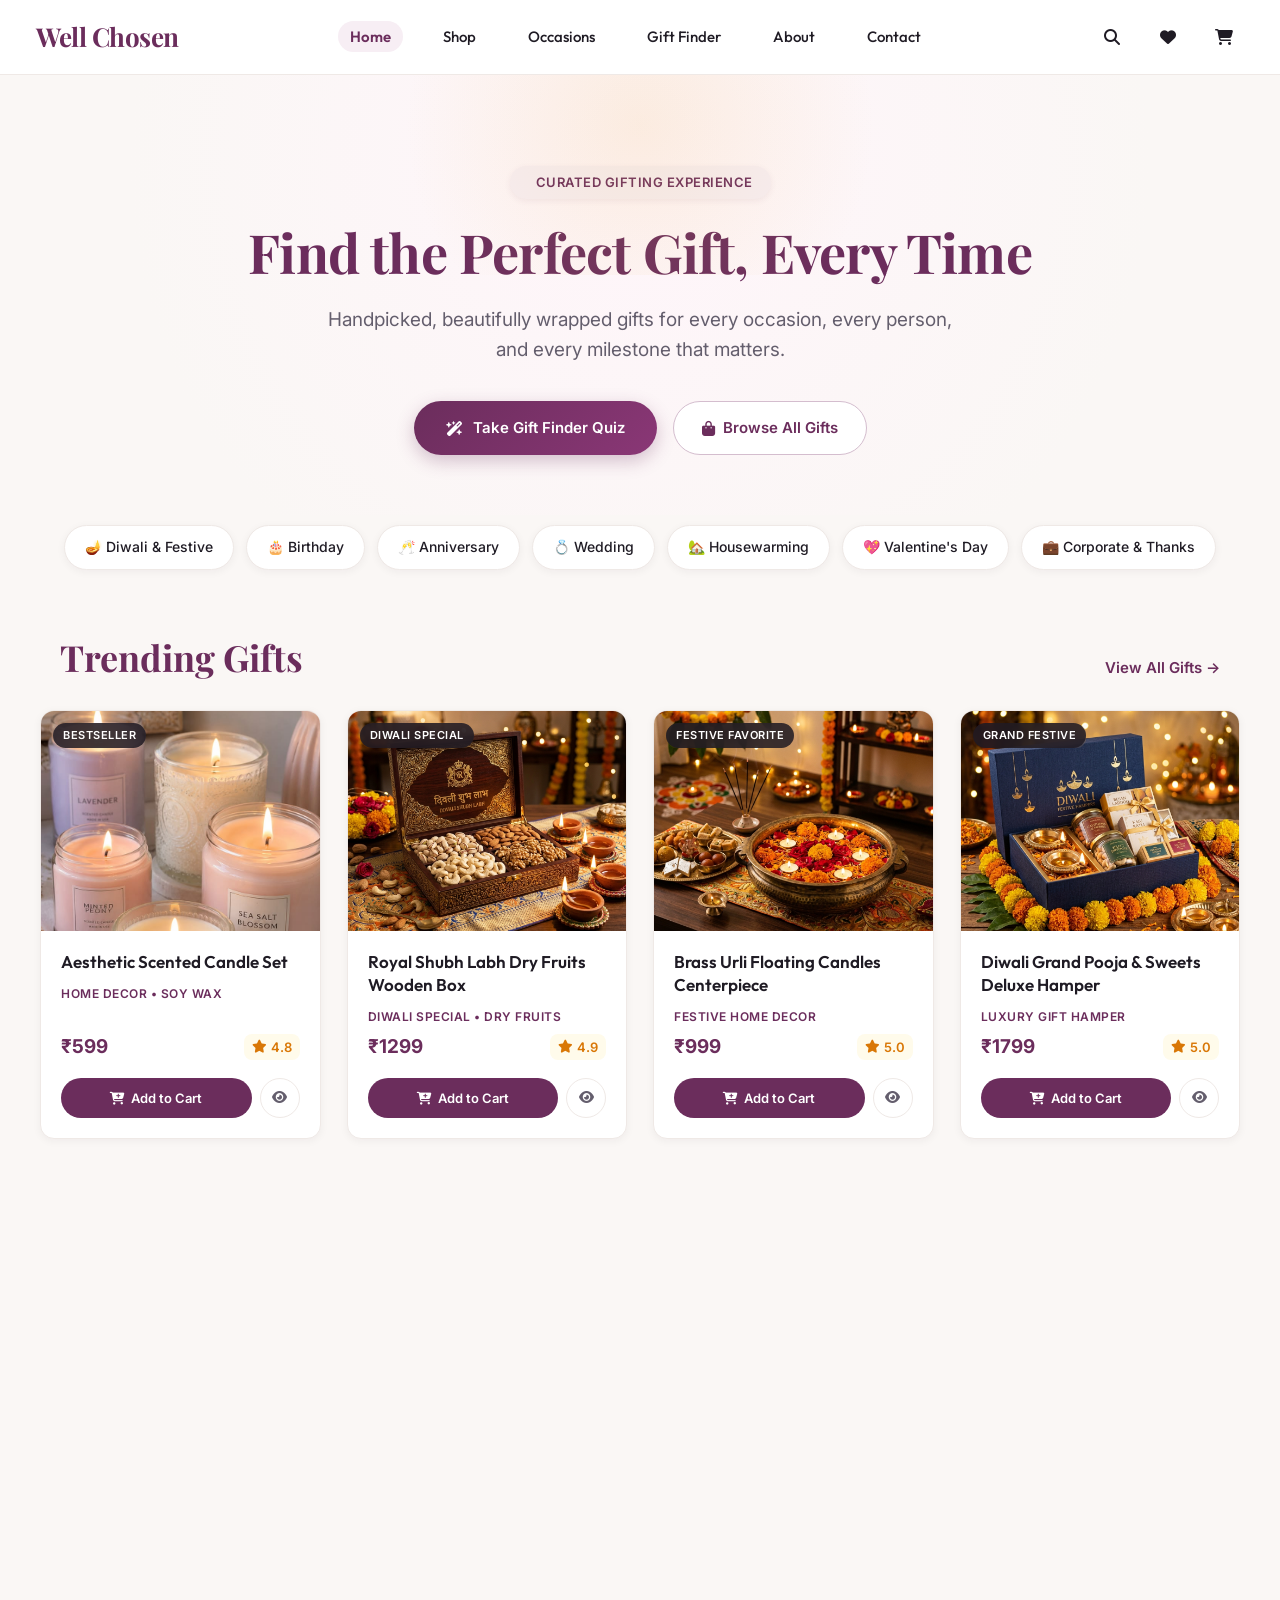
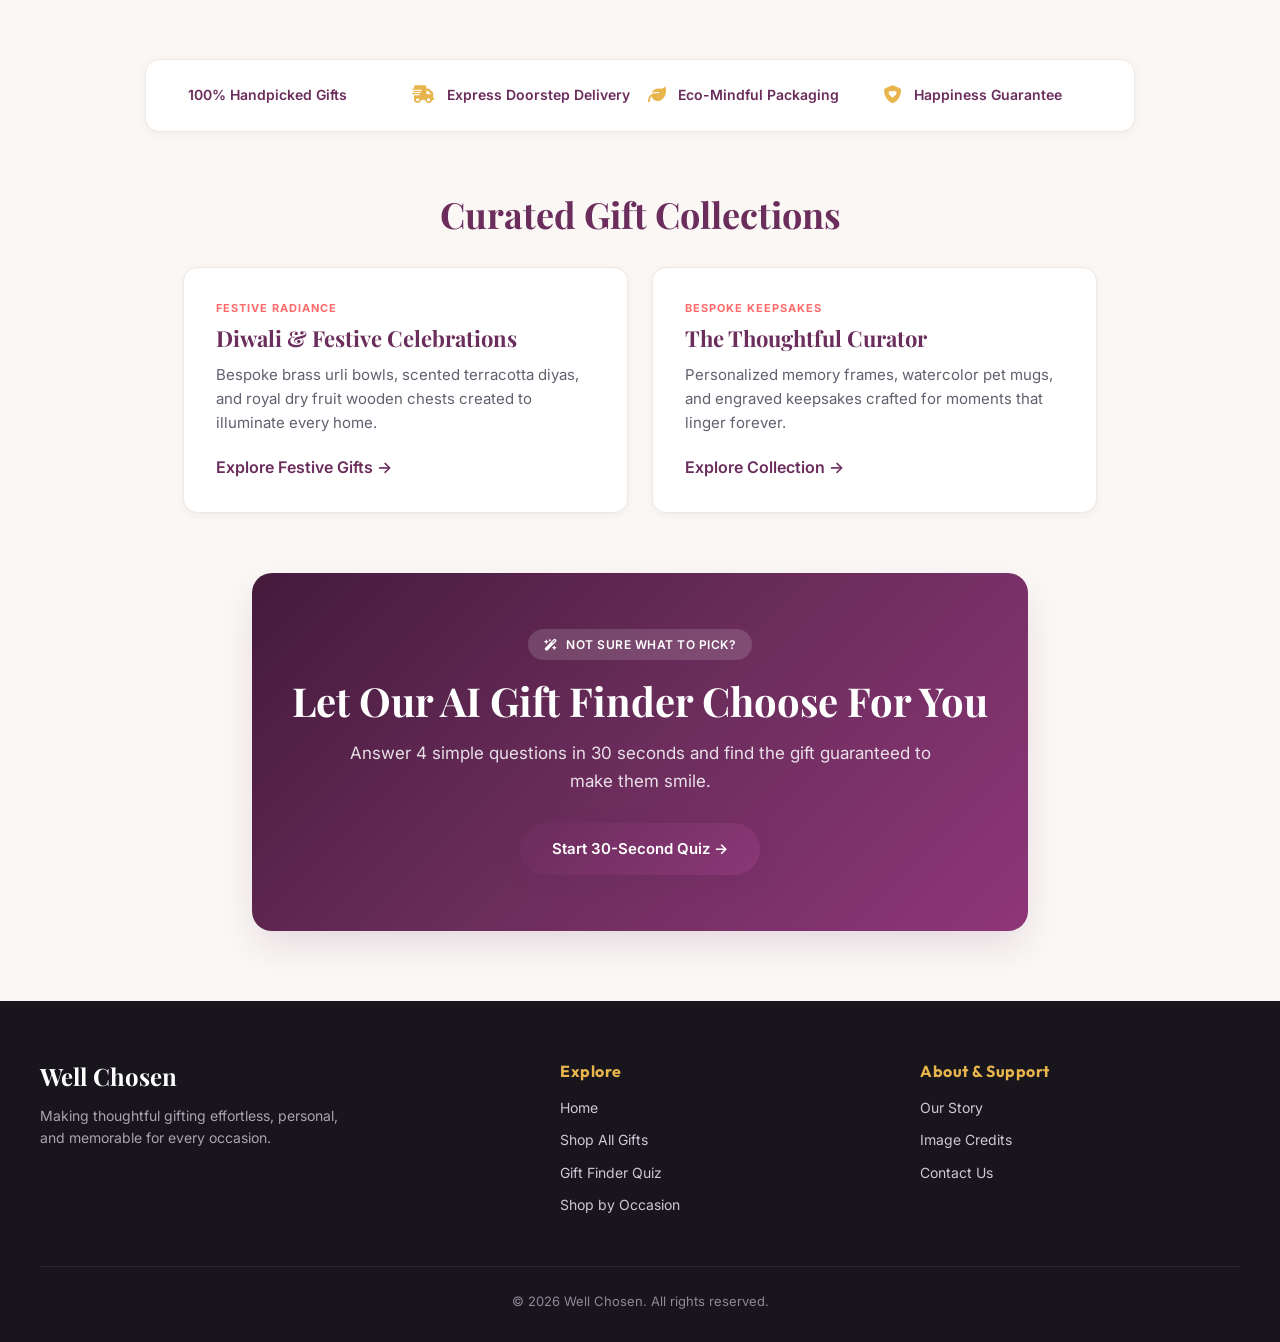
==== commit 4505cdf8: "feat(occasions): add rich Diwali & festive gifts and remove Rakhi collection" ====
--- a/index.html
+++ b/index.html
@@ -4,7 +4,7 @@
   <meta charset="UTF-8">
   <meta name="viewport" content="width=device-width, initial-scale=1.0">
   <title>Well Chosen - Thoughtful Curated Gifts for Every Moment</title>
-  <meta name="description" content="Discover handpicked, personalized gifts for birthdays, anniversaries, weddings, festivals, and every milestone that matters. Curated with love.">
+  <meta name="description" content="Discover handpicked, personalized gifts for Diwali, birthdays, anniversaries, weddings, festivals, and every milestone that matters. Curated with love.">
   <link rel="preconnect" href="https://fonts.googleapis.com">
   <link rel="preconnect" href="https://fonts.gstatic.com" crossorigin>
   <link href="https://fonts.googleapis.com/css2?family=Inter:wght@300;400;500;600;700&family=Playfair+Display:ital,wght@0,600;0,700;1,400&family=Outfit:wght@400;500;600;700&display=swap" rel="stylesheet">
@@ -53,10 +53,11 @@
 
   <!-- Quick Occasion Chips -->
   <section class="occasions" aria-label="Occasions filter chips">
+    <a href="shop.html?occasion=diwali" class="chip">🪔 Diwali & Festive</a>
     <a href="shop.html?occasion=birthday" class="chip">🎂 Birthday</a>
     <a href="shop.html?occasion=anniversary" class="chip">🥂 Anniversary</a>
     <a href="shop.html?occasion=wedding" class="chip">💍 Wedding</a>
-    <a href="shop.html?occasion=rakhi" class="chip">🪔 Rakhi & Festive</a>
+    <a href="shop.html?occasion=housewarming" class="chip">🏡 Housewarming</a>
     <a href="shop.html?occasion=valentine" class="chip">💖 Valentine's Day</a>
     <a href="shop.html?occasion=corporate" class="chip">💼 Corporate & Thanks</a>
   </section>
@@ -70,7 +71,7 @@
       </div>
       
       <div class="product-grid">
-        <!-- Card 1 -->
+        <!-- Card 1: Candles -->
         <div class="product-card">
           <div class="card-img-wrap" onclick="openProductQuickView(1)">
             <img src="images/aesthetic-scented-candles.jpg" alt="Aesthetic Scented Candle Set">
@@ -94,72 +95,72 @@
           </div>
         </div>
 
-        <!-- Card 2 -->
-        <div class="product-card">
-          <div class="card-img-wrap" onclick="openProductQuickView(12)">
-            <img src="images/pet-portrait-mug.jpg" alt="Personalized Pet Watercolor Mug">
-            <span class="product-badge-corner">Top Rated</span>
-          </div>
-          <div class="card-details">
-            <h3>Custom Pet Watercolor Mug</h3>
-            <p class="category">Personalized Keepsake</p>
-            <div class="price-rating-row">
-              <span class="price">₹349</span>
+        <!-- Card 2: Royal Shubh Labh Dry Fruits Wooden Box -->
+        <div class="product-card">
+          <div class="card-img-wrap" onclick="openProductQuickView(7)">
+            <img src="images/diwali-dry-fruits-wooden-box.jpg" alt="Royal Shubh Labh Dry Fruits Wooden Box">
+            <span class="product-badge-corner">Diwali Special</span>
+          </div>
+          <div class="card-details">
+            <h3>Royal Shubh Labh Dry Fruits Wooden Box</h3>
+            <p class="category">Diwali Special • Dry Fruits</p>
+            <div class="price-rating-row">
+              <span class="price">₹1299</span>
               <span class="rating"><i class="fa-solid fa-star"></i> 4.9</span>
             </div>
             <div class="card-action-btns">
-              <button class="buy-btn" onclick="addToCart(12)">
-                <i class="fa-solid fa-cart-plus"></i> Add to Cart
-              </button>
-              <button class="quick-view-btn" onclick="openProductQuickView(12)" title="Quick View">
-                <i class="fa-solid fa-eye"></i>
-              </button>
-            </div>
-          </div>
-        </div>
-
-        <!-- Card 3 -->
-        <div class="product-card">
-          <div class="card-img-wrap" onclick="openProductQuickView(14)">
-            <img src="images/festive-gift-hamper.jpg" alt="Royal Celebration Deluxe Hamper">
-            <span class="product-badge-corner">Curator's Pick</span>
-          </div>
-          <div class="card-details">
-            <h3>Royal Celebration Deluxe Hamper</h3>
+              <button class="buy-btn" onclick="addToCart(7)">
+                <i class="fa-solid fa-cart-plus"></i> Add to Cart
+              </button>
+              <button class="quick-view-btn" onclick="openProductQuickView(7)" title="Quick View">
+                <i class="fa-solid fa-eye"></i>
+              </button>
+            </div>
+          </div>
+        </div>
+
+        <!-- Card 3: Brass Urli Floating Candles Centerpiece -->
+        <div class="product-card">
+          <div class="card-img-wrap" onclick="openProductQuickView(16)">
+            <img src="images/diwali-floating-candles-urli.jpg" alt="Brass Urli Floating Candles Centerpiece">
+            <span class="product-badge-corner">Festive Favorite</span>
+          </div>
+          <div class="card-details">
+            <h3>Brass Urli Floating Candles Centerpiece</h3>
+            <p class="category">Festive Home Decor</p>
+            <div class="price-rating-row">
+              <span class="price">₹999</span>
+              <span class="rating"><i class="fa-solid fa-star"></i> 5.0</span>
+            </div>
+            <div class="card-action-btns">
+              <button class="buy-btn" onclick="addToCart(16)">
+                <i class="fa-solid fa-cart-plus"></i> Add to Cart
+              </button>
+              <button class="quick-view-btn" onclick="openProductQuickView(16)" title="Quick View">
+                <i class="fa-solid fa-eye"></i>
+              </button>
+            </div>
+          </div>
+        </div>
+
+        <!-- Card 4: Diwali Grand Pooja & Sweets Deluxe Hamper -->
+        <div class="product-card">
+          <div class="card-img-wrap" onclick="openProductQuickView(18)">
+            <img src="images/diwali-brass-diya-pooja-box.jpg" alt="Diwali Grand Pooja & Sweets Deluxe Hamper">
+            <span class="product-badge-corner">Grand Festive</span>
+          </div>
+          <div class="card-details">
+            <h3>Diwali Grand Pooja & Sweets Deluxe Hamper</h3>
             <p class="category">Luxury Gift Hamper</p>
             <div class="price-rating-row">
-              <span class="price">₹1299</span>
-              <span class="rating"><i class="fa-solid fa-star"></i> 4.8</span>
-            </div>
-            <div class="card-action-btns">
-              <button class="buy-btn" onclick="addToCart(14)">
-                <i class="fa-solid fa-cart-plus"></i> Add to Cart
-              </button>
-              <button class="quick-view-btn" onclick="openProductQuickView(14)" title="Quick View">
-                <i class="fa-solid fa-eye"></i>
-              </button>
-            </div>
-          </div>
-        </div>
-
-        <!-- Card 4 -->
-        <div class="product-card">
-          <div class="card-img-wrap" onclick="openProductQuickView(4)">
-            <img src="images/heart-chocolate-box.jpg" alt="Velvet Heart Artisan Chocolates">
-            <span class="product-badge-corner">Trending</span>
-          </div>
-          <div class="card-details">
-            <h3>Velvet Heart Artisan Chocolates</h3>
-            <p class="category">Gourmet Belgian Chocolates</p>
-            <div class="price-rating-row">
-              <span class="price">₹749</span>
-              <span class="rating"><i class="fa-solid fa-star"></i> 4.9</span>
-            </div>
-            <div class="card-action-btns">
-              <button class="buy-btn" onclick="addToCart(4)">
-                <i class="fa-solid fa-cart-plus"></i> Add to Cart
-              </button>
-              <button class="quick-view-btn" onclick="openProductQuickView(4)" title="Quick View">
+              <span class="price">₹1799</span>
+              <span class="rating"><i class="fa-solid fa-star"></i> 5.0</span>
+            </div>
+            <div class="card-action-btns">
+              <button class="buy-btn" onclick="addToCart(18)">
+                <i class="fa-solid fa-cart-plus"></i> Add to Cart
+              </button>
+              <button class="quick-view-btn" onclick="openProductQuickView(18)" title="Quick View">
                 <i class="fa-solid fa-eye"></i>
               </button>
             </div>
@@ -173,6 +174,15 @@
   <section class="slider-container" aria-label="Featured gift collections banner">
     <div class="slider">
       <div class="slide active">
+        <img src="images/diwali-brass-diya-pooja-box.jpg" alt="Diwali Festive Hampers">
+        <div class="slide-caption">
+          <span class="slide-tag">Festive Splendor</span>
+          <h3>Grand Diwali & Celebration Hampers</h3>
+          <p>Handcrafted brass diyas, gourmet dry fruits, and artisanal traditional sweets.</p>
+          <a href="shop.html?occasion=diwali" class="slide-btn">Explore Diwali Gifts</a>
+        </div>
+      </div>
+      <div class="slide">
         <img src="images/sunshine-flower-bouquet.jpg" alt="Sunshine Flower Bouquet">
         <div class="slide-caption">
           <span class="slide-tag">Fresh Blooms</span>
@@ -190,15 +200,6 @@
           <a href="shop.html?occasion=valentine" class="slide-btn">Shop Romantic Gifts</a>
         </div>
       </div>
-      <div class="slide">
-        <img src="images/diwali-hamper.jpg" alt="Festive Hampers">
-        <div class="slide-caption">
-          <span class="slide-tag">Festive Joy</span>
-          <h3>Celebration & Corporate Deluxe Hampers</h3>
-          <p>Artisanal dry fruits, scented diyas, and gourmet confections.</p>
-          <a href="shop.html?category=hamper" class="slide-btn">Browse Hampers</a>
-        </div>
-      </div>
       <button class="slider-btn prev" onclick="prevSlide()" aria-label="Previous slide">&#10094;</button>
       <button class="slider-btn next" onclick="nextSlide()" aria-label="Next slide">&#10095;</button>
     </div>
@@ -217,16 +218,16 @@
     <h2>Curated Gift Collections</h2>
     <div class="stories-grid">
       <div class="story-card">
+        <span class="story-tag">Festive Radiance</span>
+        <h3>Diwali & Festive Celebrations</h3>
+        <p>Bespoke brass urli bowls, scented terracotta diyas, and royal dry fruit wooden chests created to illuminate every home.</p>
+        <a href="shop.html?occasion=diwali" class="story-link">Explore Festive Gifts →</a>
+      </div>
+      <div class="story-card">
         <span class="story-tag">Bespoke Keepsakes</span>
         <h3>The Thoughtful Curator</h3>
         <p>Personalized memory frames, watercolor pet mugs, and engraved keepsakes crafted for moments that linger forever.</p>
         <a href="shop.html?category=personalized" class="story-link">Explore Collection →</a>
-      </div>
-      <div class="story-card">
-        <span class="story-tag">Express Gifting</span>
-        <h3>Same-Day Magic</h3>
-        <p>In a rush? Our express curated combos and ready-to-ship hampers ensure you never miss celebrating a loved one.</p>
-        <a href="shop.html?category=hamper" class="story-link">Explore Collection →</a>
       </div>
     </div>
   </section>
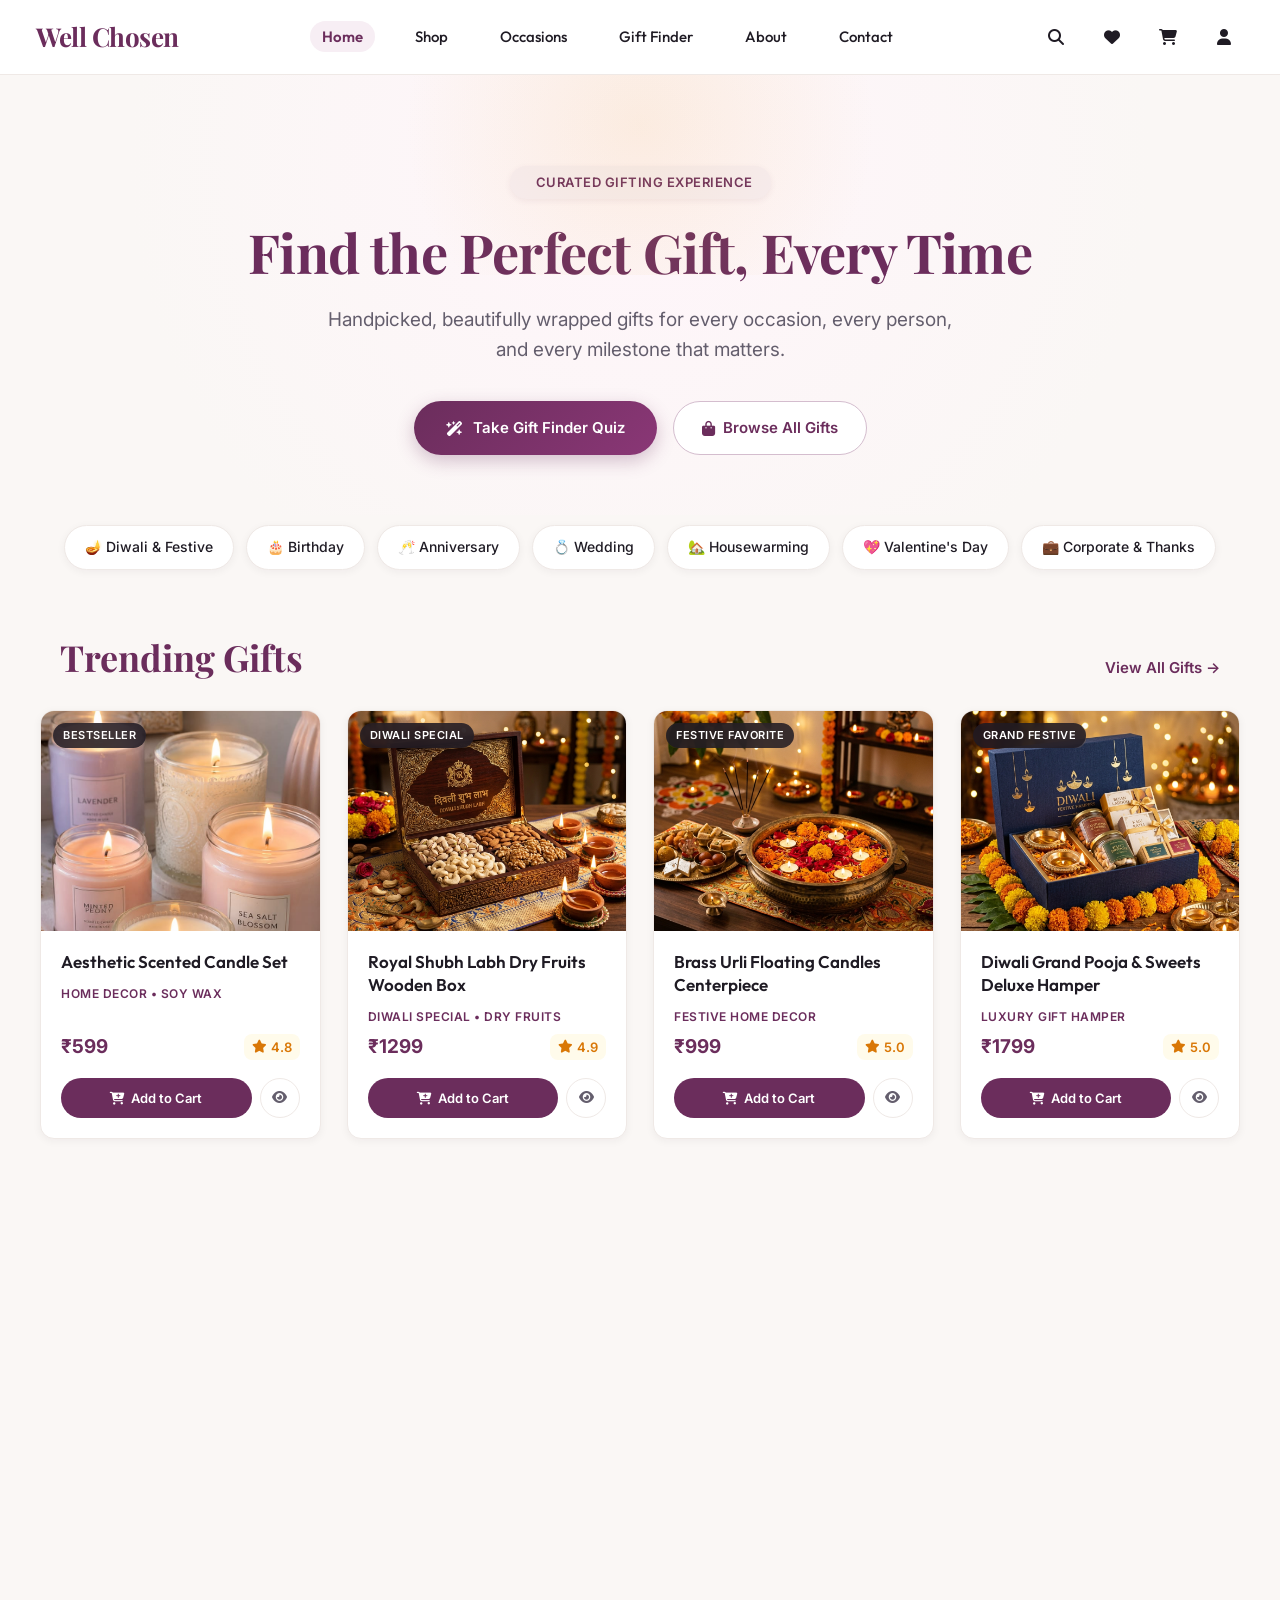
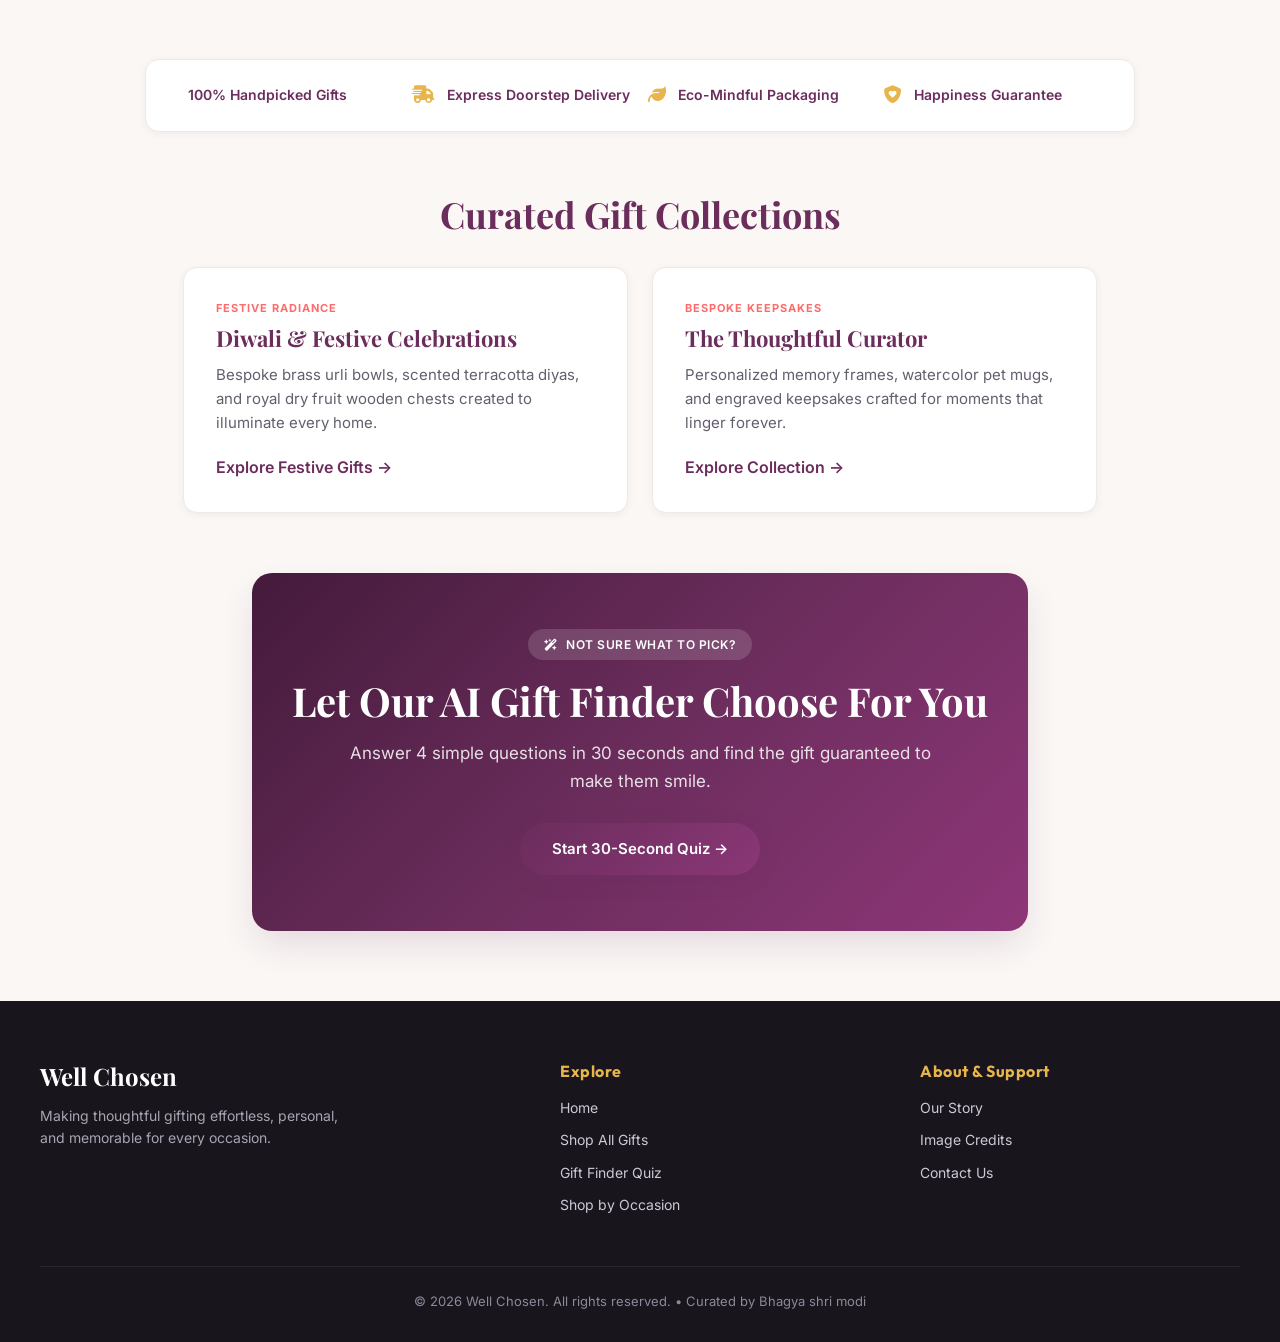
==== commit 6ae870c4: "feat(auth): add user login/profile system and attribute platform ownership to Bhagya shri modi" ====
--- a/index.html
+++ b/index.html
@@ -29,6 +29,7 @@
       <a href="#" id="searchBtn" title="Search Gifts"><i class="fa-solid fa-magnifying-glass"></i></a>
       <a href="#" id="wishlistBtn" title="Saved Wishlist"><i class="fa-solid fa-heart"></i></a>
       <a href="#" id="cartBtn" title="Shopping Cart"><i class="fa-solid fa-cart-shopping"></i></a>
+      <a href="#" id="authBtn" title="Account / Sign In"><i class="fa-solid fa-user"></i></a>
     </div>
 
     <button class="hamburger" aria-label="Toggle navigation">
@@ -263,7 +264,7 @@
         <a href="contact.html">Contact Us</a>
       </div>
     </div>
-    <p class="footer-bottom">&copy; 2026 Well Chosen. All rights reserved.</p>
+    <p class="footer-bottom">&copy; 2026 Well Chosen. All rights reserved. • Curated by Bhagya shri modi</p>
   </footer>
 
   <!-- Scripts -->
--- a/style.css
+++ b/style.css
@@ -2481,3 +2481,386 @@
     padding: 24px 20px;
   }
 }
+
+/* ==========================================================================
+   USER AUTHENTICATION & PROFILE STYLES
+   ========================================================================== */
+.auth-dot {
+  position: absolute;
+  top: 4px;
+  right: 4px;
+  width: 9px;
+  height: 9px;
+  background: #10B981;
+  border: 1.5px solid white;
+  border-radius: var(--radius-full);
+}
+
+.auth-modal-wrapper {
+  padding: 4px 0;
+}
+
+.auth-tabs {
+  display: flex;
+  border-bottom: 1.5px solid var(--border-light);
+  margin-bottom: 20px;
+}
+
+.auth-tab {
+  flex: 1;
+  padding: 12px;
+  font-size: 14px;
+  font-weight: 600;
+  color: var(--text-muted);
+  text-align: center;
+  border-bottom: 2px solid transparent;
+  transition: all var(--transition-fast);
+  display: flex;
+  align-items: center;
+  justify-content: center;
+  gap: 8px;
+}
+
+.auth-tab:hover {
+  color: var(--primary);
+}
+
+.auth-tab.active {
+  color: var(--primary);
+  border-bottom-color: var(--primary);
+}
+
+.auth-tab-content {
+  display: none;
+}
+
+.auth-tab-content.active {
+  display: block;
+  animation: fadeIn 0.25s ease;
+}
+
+/* 1-Click Owner Demo Banner */
+.demo-owner-banner {
+  background: linear-gradient(135deg, #FFFBEB 0%, #FEF3C7 100%);
+  border: 1.5px dashed var(--accent-gold);
+  border-radius: var(--radius-md);
+  padding: 14px 18px;
+  margin-bottom: 22px;
+  display: flex;
+  align-items: center;
+  justify-content: space-between;
+  gap: 12px;
+  cursor: pointer;
+  transition: all var(--transition-fast);
+}
+
+.demo-owner-banner:hover {
+  transform: translateY(-2px);
+  box-shadow: 0 4px 14px rgba(232, 181, 77, 0.35);
+  border-color: #D97706;
+}
+
+.demo-owner-left {
+  display: flex;
+  align-items: center;
+  gap: 12px;
+}
+
+.demo-crown {
+  width: 38px;
+  height: 38px;
+  background: white;
+  border-radius: var(--radius-full);
+  display: flex;
+  align-items: center;
+  justify-content: center;
+  color: #D97706;
+  font-size: 18px;
+  box-shadow: 0 2px 6px rgba(0,0,0,0.06);
+}
+
+.demo-owner-text h4 {
+  font-family: 'Outfit', sans-serif;
+  font-size: 14px;
+  color: #92400E;
+  margin-bottom: 2px;
+}
+
+.demo-owner-text p {
+  font-size: 12px;
+  color: #B45309;
+}
+
+.demo-login-btn {
+  background: #D97706;
+  color: white;
+  font-size: 12px;
+  font-weight: 700;
+  padding: 8px 14px;
+  border-radius: var(--radius-full);
+  white-space: nowrap;
+  transition: all var(--transition-fast);
+}
+
+.demo-owner-banner:hover .demo-login-btn {
+  background: #B45309;
+}
+
+.auth-field {
+  margin-bottom: 16px;
+}
+
+.auth-field label {
+  display: block;
+  font-size: 13px;
+  font-weight: 600;
+  color: var(--text-main);
+  margin-bottom: 6px;
+  display: flex;
+  align-items: center;
+  gap: 6px;
+}
+
+.auth-field label i {
+  color: var(--primary);
+  font-size: 13px;
+}
+
+.auth-field input {
+  width: 100%;
+  padding: 12px 14px;
+  border: 1px solid var(--border-light);
+  border-radius: var(--radius-sm);
+  background: var(--bg-page);
+  font-family: inherit;
+  font-size: 14px;
+  color: var(--text-main);
+  outline: none;
+  transition: all var(--transition-fast);
+}
+
+.auth-field input:focus {
+  border-color: var(--primary);
+  background: white;
+  box-shadow: 0 0 0 3px var(--primary-light);
+}
+
+.auth-options {
+  display: flex;
+  align-items: center;
+  justify-content: space-between;
+  font-size: 13px;
+  margin-bottom: 20px;
+}
+
+.remember-label {
+  display: flex;
+  align-items: center;
+  gap: 6px;
+  cursor: pointer;
+  color: var(--text-muted);
+}
+
+.forgot-link {
+  color: var(--primary);
+  font-weight: 500;
+}
+
+.forgot-link:hover {
+  text-decoration: underline;
+}
+
+.auth-submit-btn {
+  width: 100%;
+  background: var(--primary);
+  color: white;
+  padding: 13px;
+  border-radius: var(--radius-full);
+  font-size: 14px;
+  font-weight: 600;
+  display: flex;
+  align-items: center;
+  justify-content: center;
+  gap: 8px;
+  transition: all var(--transition-fast);
+}
+
+.auth-submit-btn:hover {
+  background: var(--accent-coral);
+  transform: translateY(-2px);
+  box-shadow: 0 4px 12px rgba(255, 107, 107, 0.3);
+}
+
+/* User Profile Modal Styles */
+.profile-card-modal {
+  padding: 4px 0;
+}
+
+.profile-avatar-row {
+  display: flex;
+  align-items: center;
+  gap: 16px;
+  margin-bottom: 24px;
+  padding-bottom: 20px;
+  border-bottom: 1px solid var(--border-light);
+}
+
+.profile-avatar {
+  width: 60px;
+  height: 60px;
+  border-radius: var(--radius-full);
+  background: var(--primary-light);
+  color: var(--primary);
+  display: flex;
+  align-items: center;
+  justify-content: center;
+  font-size: 22px;
+  font-weight: 700;
+  position: relative;
+}
+
+.profile-avatar.owner-avatar {
+  background: linear-gradient(135deg, #FEF3C7 0%, #FDE68A 100%);
+  color: #92400E;
+  border: 2px solid var(--accent-gold);
+}
+
+.owner-crown-badge {
+  position: absolute;
+  top: -6px;
+  right: -4px;
+  color: #D97706;
+  font-size: 16px;
+  filter: drop-shadow(0 2px 4px rgba(0,0,0,0.2));
+}
+
+.profile-meta h3 {
+  font-size: 20px;
+  color: var(--text-main);
+  margin-bottom: 2px;
+}
+
+.profile-email {
+  font-size: 13px;
+  color: var(--text-muted);
+  margin-bottom: 6px;
+}
+
+.profile-role-badge {
+  display: inline-flex;
+  align-items: center;
+  gap: 5px;
+  font-size: 11px;
+  font-weight: 700;
+  text-transform: uppercase;
+  letter-spacing: 0.5px;
+  padding: 3px 10px;
+  border-radius: var(--radius-full);
+  background: var(--primary-light);
+  color: var(--primary);
+}
+
+.profile-role-badge.owner-badge {
+  background: #FEF3C7;
+  color: #92400E;
+  border: 1px solid #FCD34D;
+}
+
+.profile-stats-grid {
+  display: grid;
+  grid-template-columns: repeat(3, 1fr);
+  gap: 12px;
+  margin-bottom: 24px;
+}
+
+.profile-stat-box {
+  background: var(--bg-page);
+  border-radius: var(--radius-sm);
+  padding: 14px;
+  text-align: center;
+}
+
+.profile-stat-box .stat-num {
+  display: block;
+  font-size: 20px;
+  font-weight: 700;
+  color: var(--primary);
+}
+
+.profile-stat-box .stat-lbl {
+  font-size: 12px;
+  color: var(--text-muted);
+}
+
+.profile-recent-orders {
+  background: white;
+  border: 1px solid var(--border-light);
+  border-radius: var(--radius-md);
+  padding: 16px;
+  margin-bottom: 24px;
+}
+
+.profile-recent-orders h4 {
+  font-family: 'Outfit', sans-serif;
+  font-size: 14px;
+  color: var(--text-main);
+  margin-bottom: 12px;
+}
+
+.order-item-snippet {
+  display: flex;
+  align-items: center;
+  gap: 12px;
+  font-size: 13px;
+}
+
+.order-item-snippet i {
+  color: var(--primary);
+  font-size: 20px;
+}
+
+.order-item-snippet .order-text {
+  flex-grow: 1;
+}
+
+.order-item-snippet strong {
+  display: block;
+  color: var(--text-main);
+}
+
+.order-item-snippet small {
+  color: var(--text-muted);
+}
+
+.order-status-tag {
+  font-size: 11px;
+  font-weight: 700;
+  color: #047857;
+  background: #ECFDF5;
+  padding: 3px 8px;
+  border-radius: var(--radius-full);
+}
+
+.profile-actions-row {
+  display: flex;
+  justify-content: flex-end;
+}
+
+.profile-logout-btn {
+  display: inline-flex;
+  align-items: center;
+  gap: 8px;
+  padding: 10px 20px;
+  border: 1px solid var(--border-light);
+  border-radius: var(--radius-full);
+  color: #DC2626;
+  font-size: 13px;
+  font-weight: 600;
+  transition: all var(--transition-fast);
+}
+
+.profile-logout-btn:hover {
+  background: #FEE2E2;
+  border-color: #FCA5A5;
+}
+
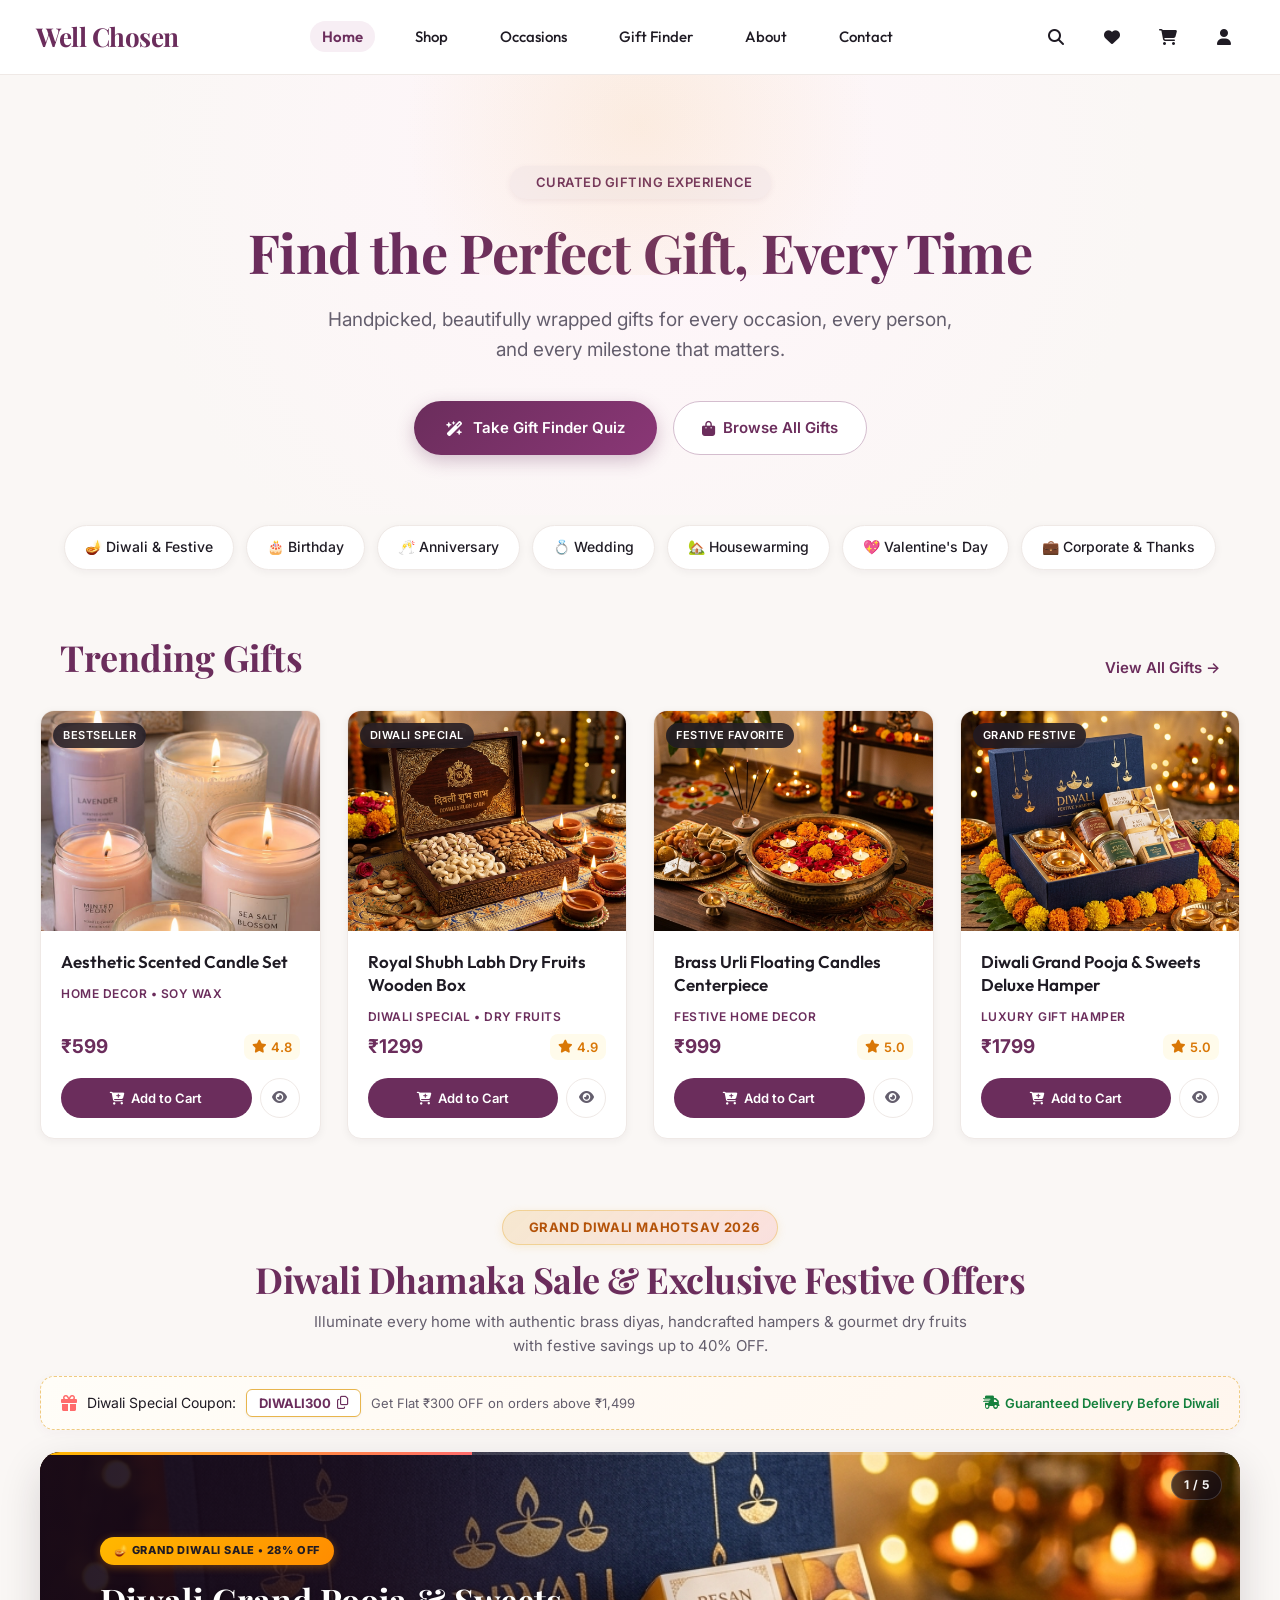
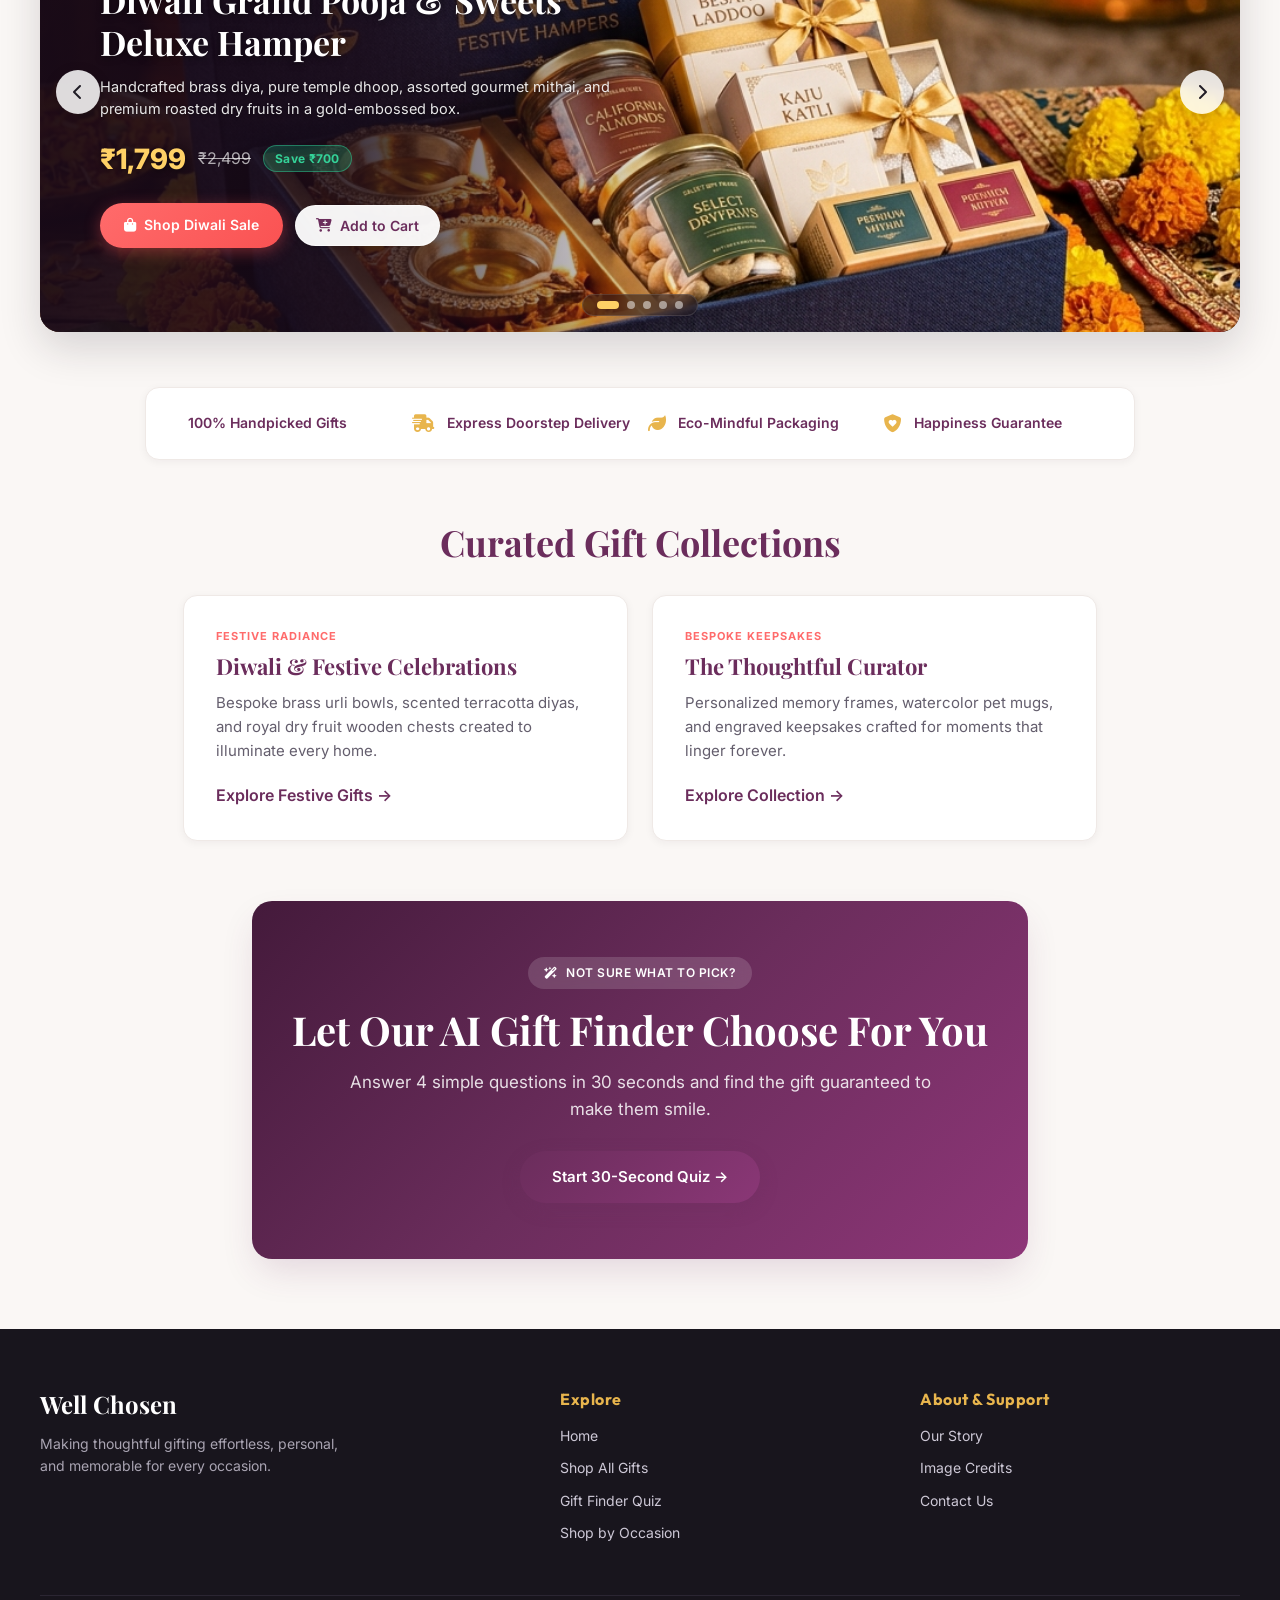
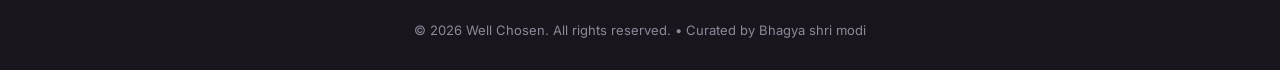
==== commit 5225d164: "feat(home): add interactive Diwali sale and festive offers image slider" ====
--- a/index.html
+++ b/index.html
@@ -171,38 +171,161 @@
     </div>
   </section>
 
-  <!-- Visual Carousel Slider -->
-  <section class="slider-container" aria-label="Featured gift collections banner">
-    <div class="slider">
-      <div class="slide active">
-        <img src="images/diwali-brass-diya-pooja-box.jpg" alt="Diwali Festive Hampers">
-        <div class="slide-caption">
-          <span class="slide-tag">Festive Splendor</span>
-          <h3>Grand Diwali & Celebration Hampers</h3>
-          <p>Handcrafted brass diyas, gourmet dry fruits, and artisanal traditional sweets.</p>
-          <a href="shop.html?occasion=diwali" class="slide-btn">Explore Diwali Gifts</a>
-        </div>
-      </div>
-      <div class="slide">
-        <img src="images/sunshine-flower-bouquet.jpg" alt="Sunshine Flower Bouquet">
-        <div class="slide-caption">
-          <span class="slide-tag">Fresh Blooms</span>
-          <h3>Fresh Florals Hand-Tied With Care</h3>
-          <p>Delivered fresh with personalized calligraphy cards.</p>
-          <a href="shop.html?category=flowers" class="slide-btn">Explore Bouquets</a>
-        </div>
-      </div>
-      <div class="slide">
-        <img src="images/luxury-red-roses.jpg" alt="Luxury Red Roses">
-        <div class="slide-caption">
-          <span class="slide-tag">Grand Romantics</span>
-          <h3>Milestone Anniversary & Valentine Specials</h3>
-          <p>Classic crimson roses and chocolate heart collections.</p>
-          <a href="shop.html?occasion=valentine" class="slide-btn">Shop Romantic Gifts</a>
-        </div>
-      </div>
-      <button class="slider-btn prev" onclick="prevSlide()" aria-label="Previous slide">&#10094;</button>
-      <button class="slider-btn next" onclick="nextSlide()" aria-label="Next slide">&#10095;</button>
+  <!-- Diwali Festive Sale & Exclusive Offers Image Slider -->
+  <section class="diwali-slider-section" aria-label="Diwali Festive Sale and Special Offers">
+    <div class="diwali-slider-header">
+      <div class="diwali-badge-pill">
+        <i class="fa-solid fa-sparkles"></i> Grand Diwali Mahotsav 2026
+      </div>
+      <h2>Diwali Dhamaka Sale & Exclusive Festive Offers</h2>
+      <p>Illuminate every home with authentic brass diyas, handcrafted hampers & gourmet dry fruits with festive savings up to 40% OFF.</p>
+      
+      <!-- Interactive Coupon Bar -->
+      <div class="festive-coupon-strip">
+        <div class="coupon-left">
+          <i class="fa-solid fa-gift"></i>
+          <span>Diwali Special Coupon:</span>
+          <span class="coupon-code-pill" onclick="copyCoupon('DIWALI300')" title="Click to copy coupon code">
+            <strong>DIWALI300</strong> <i class="fa-regular fa-copy"></i>
+          </span>
+          <span class="coupon-desc">Get Flat ₹300 OFF on orders above ₹1,499</span>
+        </div>
+        <div class="coupon-right">
+          <span class="offer-delivery"><i class="fa-solid fa-truck-fast"></i> Guaranteed Delivery Before Diwali</span>
+        </div>
+      </div>
+    </div>
+
+    <div class="slider-container">
+      <div class="slider" id="homeSlider">
+        <!-- Slide 1: Grand Diwali Pooja & Sweets Hamper -->
+        <div class="slide active">
+          <img src="images/diwali-brass-diya-pooja-box.jpg" alt="Diwali Grand Pooja & Sweets Deluxe Hamper" loading="eager">
+          <div class="slide-caption">
+            <span class="slide-tag">🪔 Grand Diwali Sale • 28% OFF</span>
+            <h3>Diwali Grand Pooja & Sweets Deluxe Hamper</h3>
+            <p>Handcrafted brass diya, pure temple dhoop, assorted gourmet mithai, and premium roasted dry fruits in a gold-embossed box.</p>
+            <div class="slide-offer-pricing">
+              <span class="slide-deal-price">₹1,799</span>
+              <span class="slide-original-price">₹2,499</span>
+              <span class="slide-save-pill">Save ₹700</span>
+            </div>
+            <div class="slide-actions-row">
+              <a href="shop.html?occasion=diwali" class="slide-btn">
+                <i class="fa-solid fa-bag-shopping"></i> Shop Diwali Sale
+              </a>
+              <button class="slide-secondary-btn" onclick="addToCart(18)">
+                <i class="fa-solid fa-cart-plus"></i> Add to Cart
+              </button>
+            </div>
+          </div>
+        </div>
+
+        <!-- Slide 2: Royal Shubh Labh Dry Fruits Wooden Chest -->
+        <div class="slide">
+          <img src="images/diwali-dry-fruits-wooden-box.jpg" alt="Royal Shubh Labh Dry Fruits Wooden Chest" loading="lazy">
+          <div class="slide-caption">
+            <span class="slide-tag">⭐ Bestseller Offer • Save ₹400</span>
+            <h3>Royal Shubh Labh Dry Fruits Wooden Box</h3>
+            <p>Intricately hand-carved Sheesham wooden chest loaded with jumbo cashew nuts, California almonds, pistachios & complimentary silver coin.</p>
+            <div class="slide-offer-pricing">
+              <span class="slide-deal-price">₹1,299</span>
+              <span class="slide-original-price">₹1,699</span>
+              <span class="slide-save-pill">Save ₹400</span>
+            </div>
+            <div class="slide-actions-row">
+              <a href="shop.html?occasion=diwali" class="slide-btn">
+                <i class="fa-solid fa-bag-shopping"></i> Claim Festive Deal
+              </a>
+              <button class="slide-secondary-btn" onclick="addToCart(7)">
+                <i class="fa-solid fa-cart-plus"></i> Add to Cart
+              </button>
+            </div>
+          </div>
+        </div>
+
+        <!-- Slide 3: Brass Urli Floating Candles Centerpiece -->
+        <div class="slide">
+          <img src="images/diwali-floating-candles-urli.jpg" alt="Brass Urli Floating Candles Centerpiece" loading="lazy">
+          <div class="slide-caption">
+            <span class="slide-tag">✨ Festive Home Decor • Flat 29% OFF</span>
+            <h3>Aesthetic Brass Urli Floating Candles Centerpiece</h3>
+            <p>Hand-hammered traditional brass urli bowl paired with scented floating candles and natural marigold blooms for your festive entryway.</p>
+            <div class="slide-offer-pricing">
+              <span class="slide-deal-price">₹999</span>
+              <span class="slide-original-price">₹1,399</span>
+              <span class="slide-save-pill">Save ₹400</span>
+            </div>
+            <div class="slide-actions-row">
+              <a href="shop.html?occasion=diwali" class="slide-btn">
+                <i class="fa-solid fa-bag-shopping"></i> Shop Festive Decor
+              </a>
+              <button class="slide-secondary-btn" onclick="addToCart(16)">
+                <i class="fa-solid fa-cart-plus"></i> Add to Cart
+              </button>
+            </div>
+          </div>
+        </div>
+
+        <!-- Slide 4: Hand-Painted Terracotta Diya Gift Sets -->
+        <div class="slide">
+          <img src="images/diwali-scented-diyas-gift-box.jpg" alt="Handcrafted Scented Terracotta Diyas" loading="lazy">
+          <div class="slide-caption">
+            <span class="slide-tag">🪔 Artisan Special • Under ₹500</span>
+            <h3>Hand-Painted Terracotta Diya Gift Set</h3>
+            <p>Eco-friendly earthen diyas hand-crafted by indigenous potters with organic soy wax and calming temple sandalwood fragrance.</p>
+            <div class="slide-offer-pricing">
+              <span class="slide-deal-price">₹499</span>
+              <span class="slide-original-price">₹699</span>
+              <span class="slide-save-pill">Buy 2 Get 1 Free</span>
+            </div>
+            <div class="slide-actions-row">
+              <a href="shop.html?occasion=diwali" class="slide-btn">
+                <i class="fa-solid fa-bag-shopping"></i> Explore Diya Combos
+              </a>
+              <button class="slide-secondary-btn" onclick="addToCart(17)">
+                <i class="fa-solid fa-cart-plus"></i> Add to Cart
+              </button>
+            </div>
+          </div>
+        </div>
+
+        <!-- Slide 5: Premium Festive Celebration Hamper -->
+        <div class="slide">
+          <img src="images/diwali-hamper.jpg" alt="Festive Celebration Hamper" loading="lazy">
+          <div class="slide-caption">
+            <span class="slide-tag">🎁 Family & Corporate • 25% OFF</span>
+            <h3>Premium Festive Celebration Hamper</h3>
+            <p>California almonds, roasted salted cashews, handcrafted brass diya pair, pure organic forest honey, and custom greeting calligraphy.</p>
+            <div class="slide-offer-pricing">
+              <span class="slide-deal-price">₹1,499</span>
+              <span class="slide-original-price">₹1,999</span>
+              <span class="slide-save-pill">Free Greeting Card</span>
+            </div>
+            <div class="slide-actions-row">
+              <a href="shop.html?occasion=diwali" class="slide-btn">
+                <i class="fa-solid fa-bag-shopping"></i> Order Festive Hamper
+              </a>
+              <button class="slide-secondary-btn" onclick="addToCart(2)">
+                <i class="fa-solid fa-cart-plus"></i> Add to Cart
+              </button>
+            </div>
+          </div>
+        </div>
+
+        <!-- Navigation Arrows -->
+        <button class="slider-btn prev" onclick="prevSlide()" aria-label="Previous Diwali Offer Slide">
+          <i class="fa-solid fa-chevron-left"></i>
+        </button>
+        <button class="slider-btn next" onclick="nextSlide()" aria-label="Next Diwali Offer Slide">
+          <i class="fa-solid fa-chevron-right"></i>
+        </button>
+
+        <!-- Slider Counter & Indicators -->
+        <div class="slider-counter" id="slideCounter">1 / 5</div>
+        <div class="slider-dots" id="sliderDots" aria-label="Slide navigation dots"></div>
+        <div class="slider-progress-bar"><div class="slider-progress-fill" id="sliderProgress"></div></div>
+      </div>
     </div>
   </section>
 
--- a/style.css
+++ b/style.css
@@ -575,20 +575,139 @@
 }
 
 /* ==========================================================================
-   SLIDER CAROUSEL
+   DIWALI FESTIVE SALE & SPECIAL OFFERS IMAGE SLIDER
    ========================================================================== */
+.diwali-slider-section {
+  width: 100%;
+  max-width: 1240px;
+  margin: 10px auto 55px;
+  padding: 0 20px;
+  box-sizing: border-box;
+}
+
+.diwali-slider-header {
+  text-align: center;
+  margin-bottom: 22px;
+}
+
+.diwali-badge-pill {
+  display: inline-flex;
+  align-items: center;
+  gap: 8px;
+  background: linear-gradient(135deg, rgba(232, 181, 77, 0.22) 0%, rgba(255, 107, 107, 0.16) 100%);
+  color: #B45309;
+  border: 1px solid rgba(232, 181, 77, 0.45);
+  padding: 6px 18px;
+  border-radius: var(--radius-full);
+  font-size: 13px;
+  font-weight: 700;
+  letter-spacing: 0.6px;
+  text-transform: uppercase;
+  margin-bottom: 12px;
+  box-shadow: 0 2px 8px rgba(232, 181, 77, 0.18);
+}
+
+.diwali-slider-header h2 {
+  font-size: clamp(24px, 3.4vw, 36px);
+  font-weight: 700;
+  color: var(--primary);
+  letter-spacing: -0.5px;
+  margin-bottom: 8px;
+}
+
+.diwali-slider-header p {
+  font-size: 15px;
+  color: var(--text-muted);
+  max-width: 680px;
+  margin: 0 auto 18px;
+}
+
+.festive-coupon-strip {
+  display: flex;
+  align-items: center;
+  justify-content: space-between;
+  flex-wrap: wrap;
+  gap: 12px;
+  background: linear-gradient(135deg, #FFFDF8 0%, #FFF6EE 100%);
+  border: 1.5px dashed rgba(232, 181, 77, 0.7);
+  border-radius: var(--radius-md);
+  padding: 12px 20px;
+  margin: 0 auto;
+  max-width: 1200px;
+  box-shadow: 0 3px 12px rgba(107, 45, 92, 0.04);
+}
+
+.coupon-left {
+  display: flex;
+  align-items: center;
+  gap: 10px;
+  flex-wrap: wrap;
+  font-size: 14px;
+  color: var(--text-main);
+}
+
+.coupon-left > i {
+  color: var(--accent-coral);
+  font-size: 16px;
+}
+
+.coupon-code-pill {
+  cursor: pointer;
+  background: #FFF;
+  border: 1.5px solid var(--accent-gold);
+  color: var(--primary);
+  padding: 3px 12px;
+  border-radius: 6px;
+  display: inline-flex;
+  align-items: center;
+  gap: 6px;
+  font-size: 13px;
+  font-weight: 700;
+  box-shadow: 0 1px 3px rgba(0, 0, 0, 0.05);
+  transition: all var(--transition-fast);
+}
+
+.coupon-code-pill:hover {
+  background: #FEF3C7;
+  border-color: #D97706;
+  transform: translateY(-1px) scale(1.03);
+}
+
+.coupon-desc {
+  color: var(--text-muted);
+  font-size: 13px;
+}
+
+.coupon-right {
+  display: flex;
+  align-items: center;
+}
+
+.offer-delivery {
+  font-size: 13px;
+  font-weight: 600;
+  color: #15803D;
+  display: inline-flex;
+  align-items: center;
+  gap: 6px;
+}
+
 .slider-container {
+  width: 100% !important;
   max-width: 1200px;
-  margin: 20px auto 60px;
-  padding: 0 20px;
+  margin: 0 auto;
+  padding: 0;
+  box-sizing: border-box;
 }
 
 .slider {
   position: relative;
+  width: 100%;
+  height: clamp(390px, 46vw, 480px);
   border-radius: var(--radius-lg);
   overflow: hidden;
-  box-shadow: var(--shadow-md);
-  height: 380px;
+  box-shadow: 0 16px 42px rgba(31, 27, 36, 0.16);
+  background-color: #1F1B24;
 }
 
 .slide {
@@ -596,71 +715,152 @@
   inset: 0;
   opacity: 0;
   pointer-events: none;
-  transition: opacity 0.6s ease;
+  transform: scale(1.02);
+  transition: opacity 0.65s cubic-bezier(0.4, 0, 0.2, 1), transform 0.65s ease;
 }
 
 .slide.active {
   opacity: 1;
   pointer-events: auto;
+  transform: scale(1);
 }
 
 .slide img {
   width: 100%;
   height: 100%;
   object-fit: cover;
+  object-position: center;
+  display: block;
 }
 
 .slide-caption {
   position: absolute;
   inset: 0;
-  background: linear-gradient(90deg, rgba(31, 27, 36, 0.88) 0%, rgba(31, 27, 36, 0.45) 55%, transparent 100%);
+  background: linear-gradient(90deg, rgba(24, 10, 24, 0.94) 0%, rgba(24, 10, 24, 0.82) 48%, rgba(24, 10, 24, 0.28) 82%, transparent 100%);
   display: flex;
   flex-direction: column;
   justify-content: center;
   align-items: flex-start;
   padding: 40px 60px;
   color: white;
-  max-width: 620px;
+  max-width: 660px;
+  z-index: 5;
 }
 
 .slide-tag {
-  background: var(--accent-gold);
+  background: linear-gradient(135deg, #FFB800 0%, #FF8C00 100%);
   color: #1F1B24;
   font-size: 11px;
+  font-weight: 800;
+  text-transform: uppercase;
+  letter-spacing: 0.8px;
+  padding: 5px 14px;
+  border-radius: var(--radius-full);
+  margin-bottom: 14px;
+  box-shadow: 0 2px 8px rgba(255, 140, 0, 0.35);
+  display: inline-block;
+}
+
+.slide-caption h3 {
+  font-size: clamp(23px, 3.2vw, 34px);
+  color: #FFFFFF;
+  line-height: 1.25;
   font-weight: 700;
-  text-transform: uppercase;
-  letter-spacing: 1px;
-  padding: 4px 12px;
-  border-radius: var(--radius-full);
   margin-bottom: 12px;
-}
-
-.slide-caption h3 {
-  font-size: clamp(24px, 3.5vw, 36px);
-  color: white;
-  margin-bottom: 12px;
+  text-shadow: 0 2px 6px rgba(0, 0, 0, 0.5);
 }
 
 .slide-caption p {
-  font-size: 15px;
-  color: rgba(255, 255, 255, 0.85);
+  font-size: 14.5px;
+  line-height: 1.55;
+  color: rgba(255, 255, 255, 0.9);
+  margin-bottom: 16px;
+  text-shadow: 0 1px 3px rgba(0, 0, 0, 0.4);
+  max-width: 560px;
+}
+
+.slide-offer-pricing {
+  display: flex;
+  align-items: center;
+  gap: 12px;
   margin-bottom: 22px;
+  flex-wrap: wrap;
+}
+
+.slide-deal-price {
+  font-size: clamp(22px, 2.6vw, 28px);
+  font-weight: 800;
+  color: #FFD166;
+  text-shadow: 0 2px 6px rgba(0, 0, 0, 0.4);
+}
+
+.slide-original-price {
+  font-size: 16px;
+  color: rgba(255, 255, 255, 0.65);
+  text-decoration: line-through;
+}
+
+.slide-save-pill {
+  background: rgba(16, 185, 129, 0.25);
+  color: #34D399;
+  border: 1px solid rgba(52, 211, 153, 0.45);
+  font-size: 12px;
+  font-weight: 700;
+  padding: 3px 11px;
+  border-radius: var(--radius-full);
+  letter-spacing: 0.3px;
+}
+
+.slide-actions-row {
+  display: flex;
+  align-items: center;
+  gap: 12px;
+  flex-wrap: wrap;
 }
 
 .slide-btn {
-  background: white;
-  color: var(--primary) !important;
+  background: linear-gradient(135deg, #FF6B6B 0%, #FA5252 100%);
+  color: white !important;
   font-weight: 600;
   font-size: 14px;
-  padding: 10px 24px;
-  border-radius: var(--radius-full);
-  transition: all var(--transition-fast);
+  padding: 11px 24px;
+  border-radius: var(--radius-full);
+  display: inline-flex;
+  align-items: center;
+  gap: 8px;
+  box-shadow: 0 4px 16px rgba(250, 82, 82, 0.4);
+  transition: all var(--transition-fast);
+  text-decoration: none;
 }
 
 .slide-btn:hover {
-  background: var(--accent-coral);
+  background: linear-gradient(135deg, #FA5252 0%, #E03131 100%);
   color: white !important;
   transform: translateY(-2px);
+  box-shadow: 0 6px 20px rgba(250, 82, 82, 0.5);
+}
+
+.slide-secondary-btn {
+  background: rgba(255, 255, 255, 0.95);
+  color: var(--primary) !important;
+  border: 1px solid rgba(255, 255, 255, 0.6);
+  font-weight: 600;
+  font-size: 14px;
+  padding: 11px 20px;
+  border-radius: var(--radius-full);
+  cursor: pointer;
+  display: inline-flex;
+  align-items: center;
+  gap: 8px;
+  transition: all var(--transition-fast);
+  box-shadow: 0 2px 8px rgba(0, 0, 0, 0.15);
+}
+
+.slide-secondary-btn:hover {
+  background: white;
+  color: var(--accent-coral) !important;
+  transform: translateY(-2px);
+  box-shadow: 0 4px 14px rgba(0, 0, 0, 0.22);
 }
 
 .slider-btn {
@@ -676,10 +876,12 @@
   display: flex;
   align-items: center;
   justify-content: center;
-  font-size: 18px;
+  font-size: 16px;
   z-index: 20;
-  transition: all var(--transition-fast);
-  box-shadow: 0 4px 12px rgba(0,0,0,0.15);
+  border: none;
+  cursor: pointer;
+  transition: all var(--transition-fast);
+  box-shadow: 0 4px 14px rgba(0, 0, 0, 0.18);
 }
 
 .slider-btn:hover {
@@ -688,8 +890,78 @@
   transform: translateY(-50%) scale(1.08);
 }
 
-.slider-btn.prev { left: 18px; }
-.slider-btn.next { right: 18px; }
+.slider-btn.prev { left: 16px; }
+.slider-btn.next { right: 16px; }
+
+.slider-counter {
+  position: absolute;
+  top: 18px;
+  right: 18px;
+  background: rgba(18, 12, 22, 0.7);
+  backdrop-filter: blur(8px);
+  border: 1px solid rgba(255, 255, 255, 0.18);
+  color: rgba(255, 255, 255, 0.95);
+  font-size: 12px;
+  font-weight: 700;
+  padding: 4px 12px;
+  border-radius: var(--radius-full);
+  z-index: 10;
+  letter-spacing: 0.5px;
+}
+
+.slider-dots {
+  position: absolute;
+  bottom: 16px;
+  left: 50%;
+  transform: translateX(-50%);
+  display: flex;
+  align-items: center;
+  gap: 8px;
+  z-index: 20;
+  background: rgba(18, 12, 22, 0.5);
+  backdrop-filter: blur(8px);
+  padding: 6px 14px;
+  border-radius: var(--radius-full);
+  border: 1px solid rgba(255, 255, 255, 0.12);
+}
+
+.slider-dot {
+  width: 8px;
+  height: 8px;
+  border-radius: 50%;
+  background: rgba(255, 255, 255, 0.5);
+  border: none;
+  cursor: pointer;
+  padding: 0;
+  transition: all var(--transition-fast);
+}
+
+.slider-dot:hover {
+  background: rgba(255, 255, 255, 0.85);
+}
+
+.slider-dot.active {
+  width: 22px;
+  border-radius: 6px;
+  background: #FFD166;
+}
+
+.slider-progress-bar {
+  position: absolute;
+  top: 0;
+  left: 0;
+  width: 100%;
+  height: 3px;
+  background: rgba(255, 255, 255, 0.15);
+  z-index: 25;
+}
+
+.slider-progress-fill {
+  height: 100%;
+  width: 0%;
+  background: linear-gradient(90deg, #FFB800, #FF6B6B);
+  transition: width 0.1s linear;
+}
 
 /* ==========================================================================
    TRUST BADGES
@@ -2477,8 +2749,41 @@
     flex-wrap: wrap;
   }
 
+  .slider {
+    height: 480px;
+  }
+
   .slide-caption {
-    padding: 24px 20px;
+    padding: 28px 20px 48px;
+    background: linear-gradient(0deg, rgba(20, 10, 24, 0.96) 0%, rgba(20, 10, 24, 0.78) 58%, rgba(20, 10, 24, 0.3) 100%);
+    justify-content: flex-end;
+  }
+
+  .slide-caption h3 {
+    font-size: 20px;
+  }
+
+  .slide-caption p {
+    font-size: 13px;
+    display: -webkit-box;
+    -webkit-line-clamp: 2;
+    -webkit-box-orient: vertical;
+    overflow: hidden;
+    margin-bottom: 12px;
+  }
+
+  .slider-btn {
+    width: 36px;
+    height: 36px;
+    font-size: 14px;
+  }
+
+  .slider-btn.prev { left: 8px; }
+  .slider-btn.next { right: 8px; }
+
+  .festive-coupon-strip {
+    flex-direction: column;
+    align-items: flex-start;
   }
 }
 
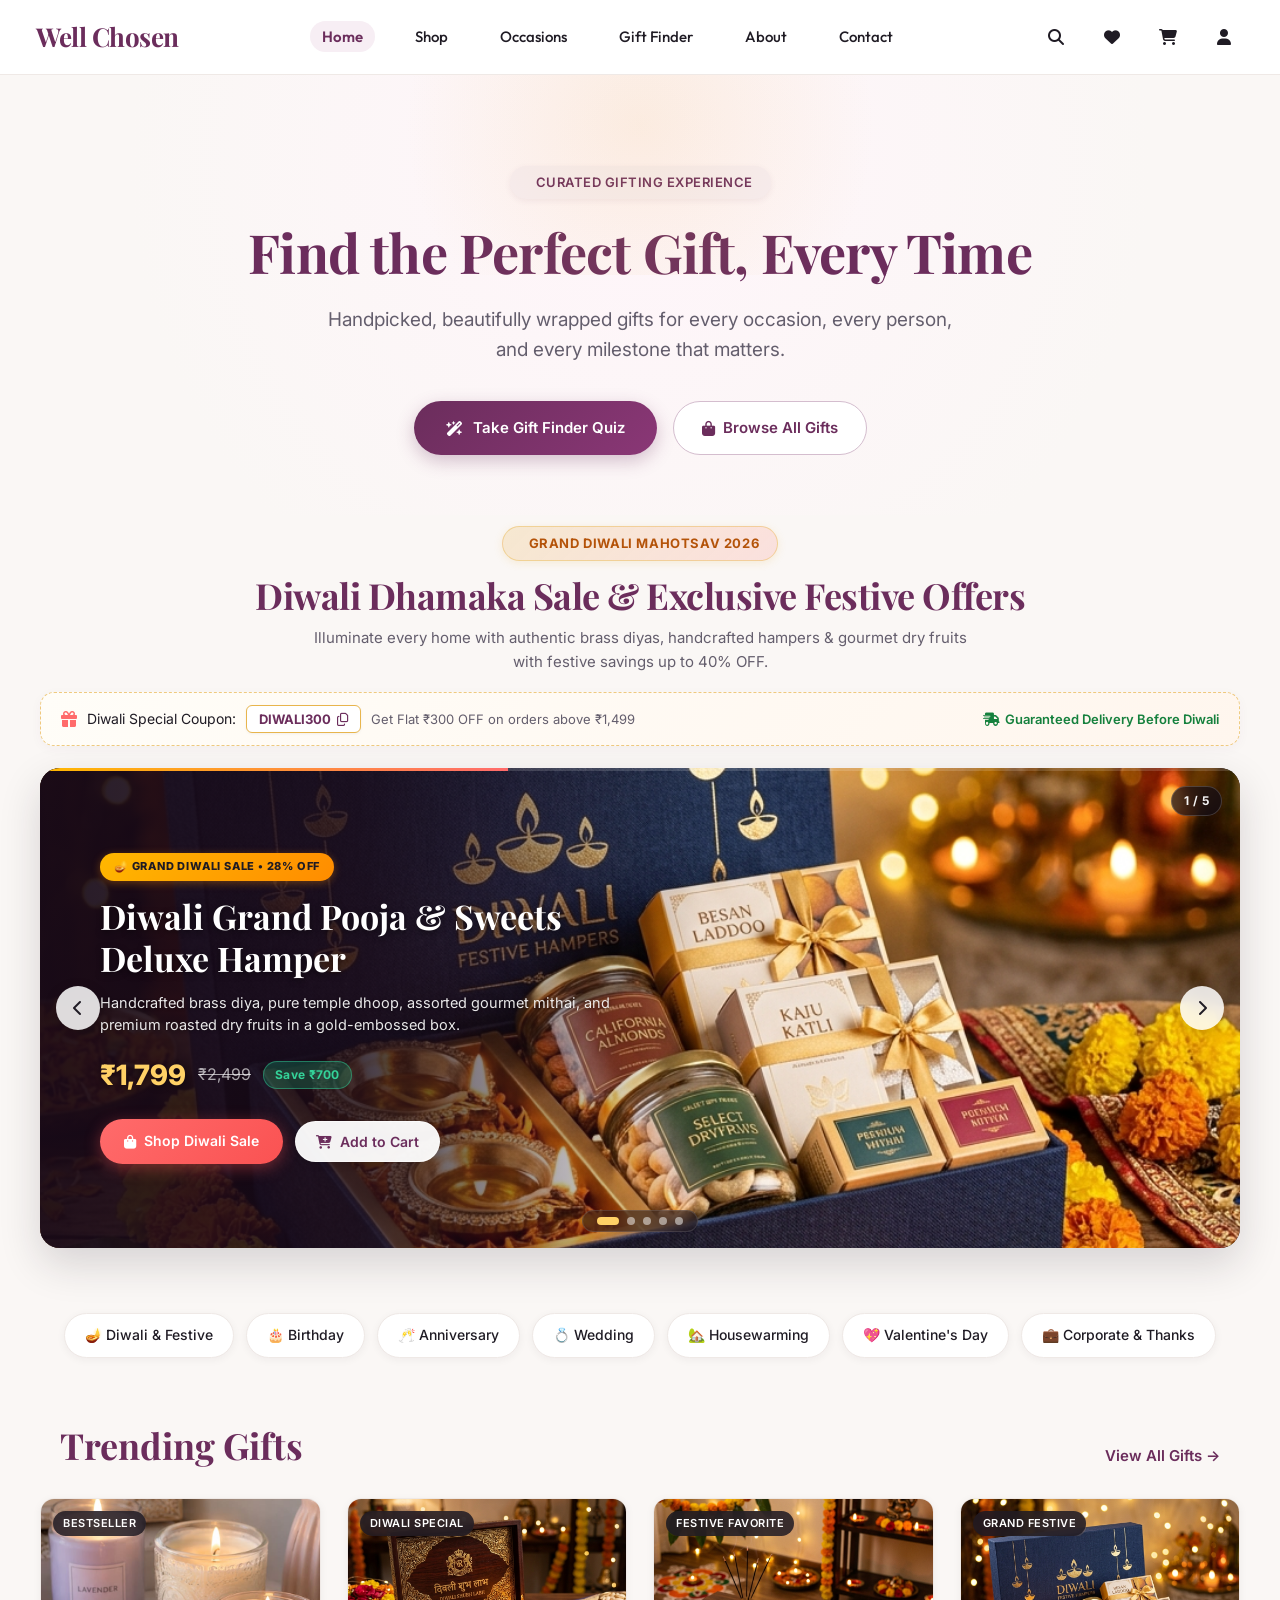
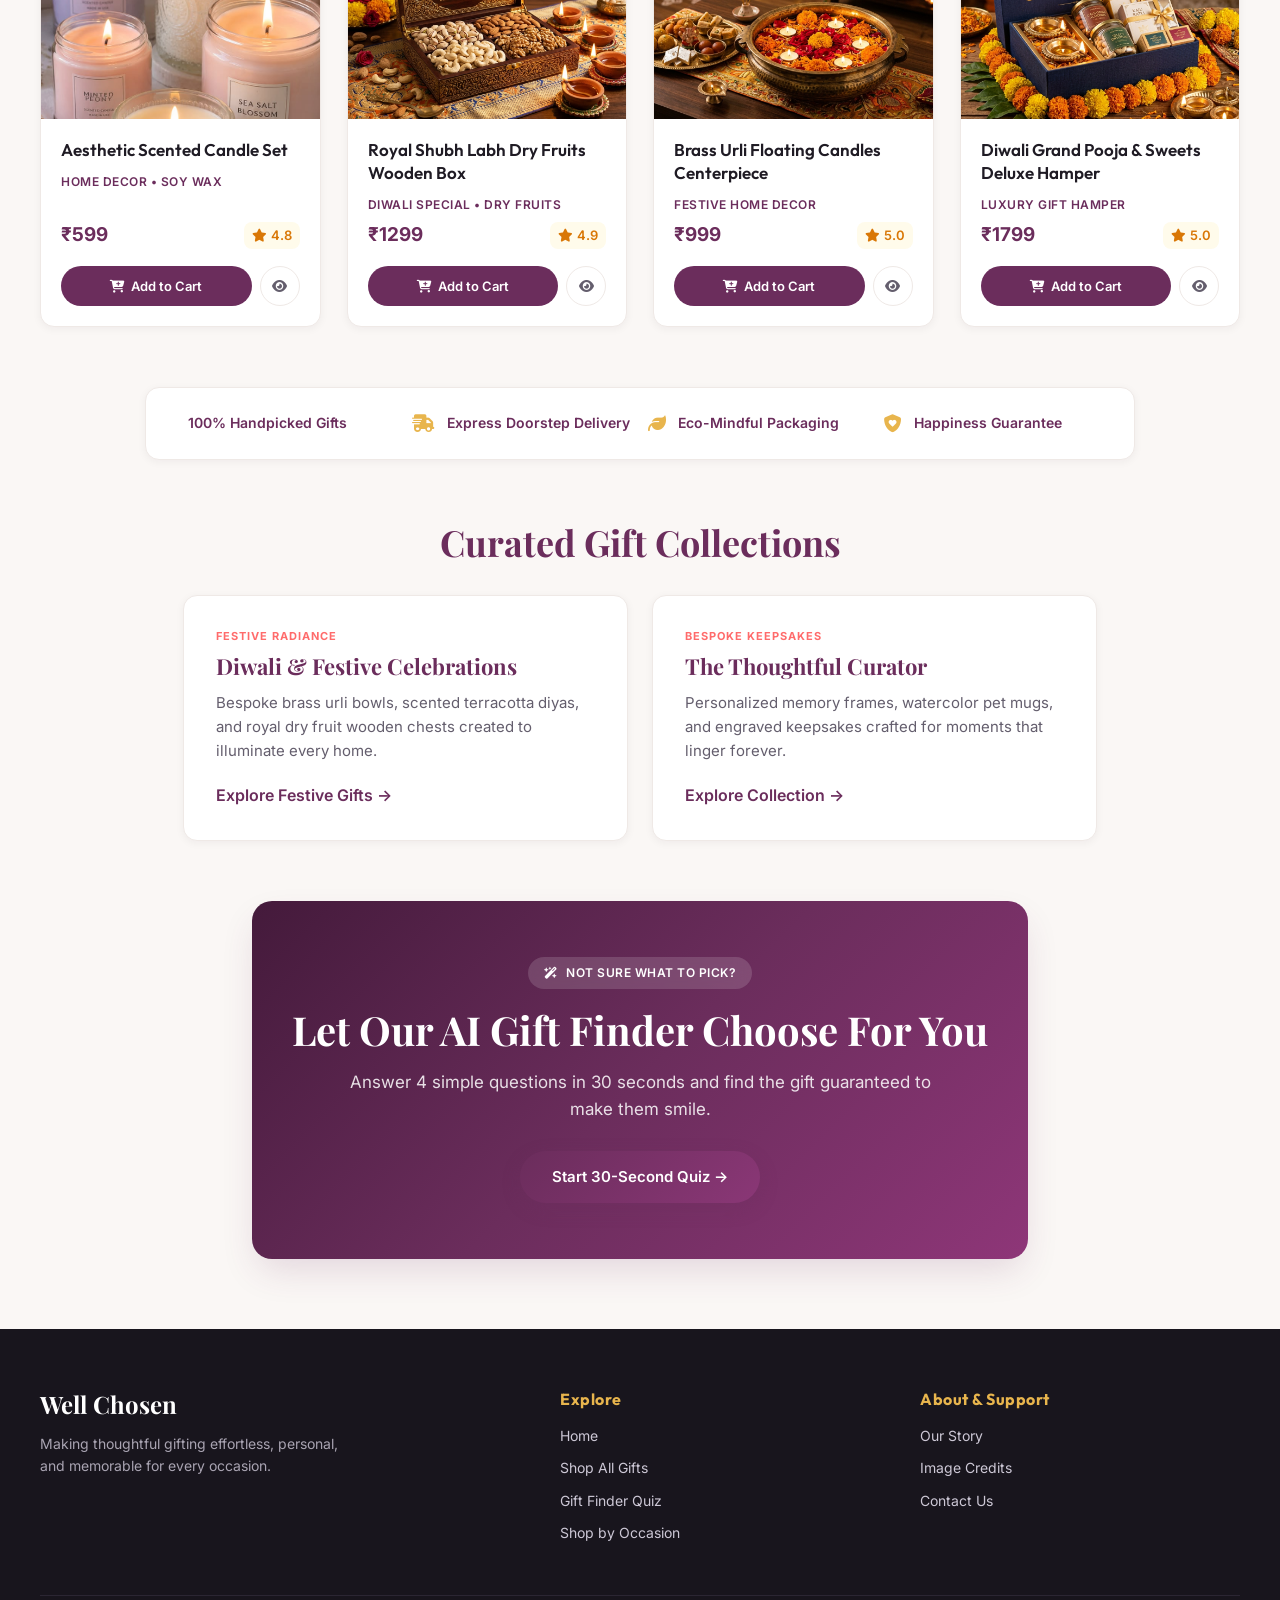
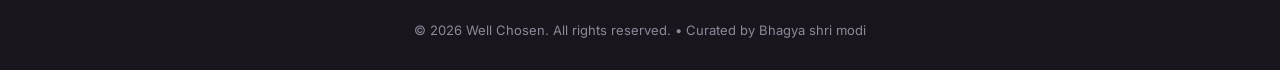
==== commit 13eaefc7: "Move Diwali offers slider directly below homepage hero" ====
--- a/index.html
+++ b/index.html
@@ -52,125 +52,6 @@
     </div>
   </header>
 
-  <!-- Quick Occasion Chips -->
-  <section class="occasions" aria-label="Occasions filter chips">
-    <a href="shop.html?occasion=diwali" class="chip">🪔 Diwali & Festive</a>
-    <a href="shop.html?occasion=birthday" class="chip">🎂 Birthday</a>
-    <a href="shop.html?occasion=anniversary" class="chip">🥂 Anniversary</a>
-    <a href="shop.html?occasion=wedding" class="chip">💍 Wedding</a>
-    <a href="shop.html?occasion=housewarming" class="chip">🏡 Housewarming</a>
-    <a href="shop.html?occasion=valentine" class="chip">💖 Valentine's Day</a>
-    <a href="shop.html?occasion=corporate" class="chip">💼 Corporate & Thanks</a>
-  </section>
-
-  <!-- Trending Products Section -->
-  <section class="products" aria-label="Trending gifts">
-    <div class="trending-section">
-      <div class="section-title-wrap">
-        <h2>Trending Gifts</h2>
-        <a href="shop.html" class="view-all-link">View All Gifts →</a>
-      </div>
-      
-      <div class="product-grid">
-        <!-- Card 1: Candles -->
-        <div class="product-card">
-          <div class="card-img-wrap" onclick="openProductQuickView(1)">
-            <img src="images/aesthetic-scented-candles.jpg" alt="Aesthetic Scented Candle Set">
-            <span class="product-badge-corner">Bestseller</span>
-          </div>
-          <div class="card-details">
-            <h3>Aesthetic Scented Candle Set</h3>
-            <p class="category">Home Decor • Soy Wax</p>
-            <div class="price-rating-row">
-              <span class="price">₹599</span>
-              <span class="rating"><i class="fa-solid fa-star"></i> 4.8</span>
-            </div>
-            <div class="card-action-btns">
-              <button class="buy-btn" onclick="addToCart(1)">
-                <i class="fa-solid fa-cart-plus"></i> Add to Cart
-              </button>
-              <button class="quick-view-btn" onclick="openProductQuickView(1)" title="Quick View">
-                <i class="fa-solid fa-eye"></i>
-              </button>
-            </div>
-          </div>
-        </div>
-
-        <!-- Card 2: Royal Shubh Labh Dry Fruits Wooden Box -->
-        <div class="product-card">
-          <div class="card-img-wrap" onclick="openProductQuickView(7)">
-            <img src="images/diwali-dry-fruits-wooden-box.jpg" alt="Royal Shubh Labh Dry Fruits Wooden Box">
-            <span class="product-badge-corner">Diwali Special</span>
-          </div>
-          <div class="card-details">
-            <h3>Royal Shubh Labh Dry Fruits Wooden Box</h3>
-            <p class="category">Diwali Special • Dry Fruits</p>
-            <div class="price-rating-row">
-              <span class="price">₹1299</span>
-              <span class="rating"><i class="fa-solid fa-star"></i> 4.9</span>
-            </div>
-            <div class="card-action-btns">
-              <button class="buy-btn" onclick="addToCart(7)">
-                <i class="fa-solid fa-cart-plus"></i> Add to Cart
-              </button>
-              <button class="quick-view-btn" onclick="openProductQuickView(7)" title="Quick View">
-                <i class="fa-solid fa-eye"></i>
-              </button>
-            </div>
-          </div>
-        </div>
-
-        <!-- Card 3: Brass Urli Floating Candles Centerpiece -->
-        <div class="product-card">
-          <div class="card-img-wrap" onclick="openProductQuickView(16)">
-            <img src="images/diwali-floating-candles-urli.jpg" alt="Brass Urli Floating Candles Centerpiece">
-            <span class="product-badge-corner">Festive Favorite</span>
-          </div>
-          <div class="card-details">
-            <h3>Brass Urli Floating Candles Centerpiece</h3>
-            <p class="category">Festive Home Decor</p>
-            <div class="price-rating-row">
-              <span class="price">₹999</span>
-              <span class="rating"><i class="fa-solid fa-star"></i> 5.0</span>
-            </div>
-            <div class="card-action-btns">
-              <button class="buy-btn" onclick="addToCart(16)">
-                <i class="fa-solid fa-cart-plus"></i> Add to Cart
-              </button>
-              <button class="quick-view-btn" onclick="openProductQuickView(16)" title="Quick View">
-                <i class="fa-solid fa-eye"></i>
-              </button>
-            </div>
-          </div>
-        </div>
-
-        <!-- Card 4: Diwali Grand Pooja & Sweets Deluxe Hamper -->
-        <div class="product-card">
-          <div class="card-img-wrap" onclick="openProductQuickView(18)">
-            <img src="images/diwali-brass-diya-pooja-box.jpg" alt="Diwali Grand Pooja & Sweets Deluxe Hamper">
-            <span class="product-badge-corner">Grand Festive</span>
-          </div>
-          <div class="card-details">
-            <h3>Diwali Grand Pooja & Sweets Deluxe Hamper</h3>
-            <p class="category">Luxury Gift Hamper</p>
-            <div class="price-rating-row">
-              <span class="price">₹1799</span>
-              <span class="rating"><i class="fa-solid fa-star"></i> 5.0</span>
-            </div>
-            <div class="card-action-btns">
-              <button class="buy-btn" onclick="addToCart(18)">
-                <i class="fa-solid fa-cart-plus"></i> Add to Cart
-              </button>
-              <button class="quick-view-btn" onclick="openProductQuickView(18)" title="Quick View">
-                <i class="fa-solid fa-eye"></i>
-              </button>
-            </div>
-          </div>
-        </div>
-      </div>
-    </div>
-  </section>
-
   <!-- Diwali Festive Sale & Exclusive Offers Image Slider -->
   <section class="diwali-slider-section" aria-label="Diwali Festive Sale and Special Offers">
     <div class="diwali-slider-header">
@@ -329,6 +210,125 @@
     </div>
   </section>
 
+  <!-- Quick Occasion Chips -->
+  <section class="occasions" aria-label="Occasions filter chips">
+    <a href="shop.html?occasion=diwali" class="chip">🪔 Diwali & Festive</a>
+    <a href="shop.html?occasion=birthday" class="chip">🎂 Birthday</a>
+    <a href="shop.html?occasion=anniversary" class="chip">🥂 Anniversary</a>
+    <a href="shop.html?occasion=wedding" class="chip">💍 Wedding</a>
+    <a href="shop.html?occasion=housewarming" class="chip">🏡 Housewarming</a>
+    <a href="shop.html?occasion=valentine" class="chip">💖 Valentine's Day</a>
+    <a href="shop.html?occasion=corporate" class="chip">💼 Corporate & Thanks</a>
+  </section>
+
+  <!-- Trending Products Section -->
+  <section class="products" aria-label="Trending gifts">
+    <div class="trending-section">
+      <div class="section-title-wrap">
+        <h2>Trending Gifts</h2>
+        <a href="shop.html" class="view-all-link">View All Gifts →</a>
+      </div>
+      
+      <div class="product-grid">
+        <!-- Card 1: Candles -->
+        <div class="product-card">
+          <div class="card-img-wrap" onclick="openProductQuickView(1)">
+            <img src="images/aesthetic-scented-candles.jpg" alt="Aesthetic Scented Candle Set">
+            <span class="product-badge-corner">Bestseller</span>
+          </div>
+          <div class="card-details">
+            <h3>Aesthetic Scented Candle Set</h3>
+            <p class="category">Home Decor • Soy Wax</p>
+            <div class="price-rating-row">
+              <span class="price">₹599</span>
+              <span class="rating"><i class="fa-solid fa-star"></i> 4.8</span>
+            </div>
+            <div class="card-action-btns">
+              <button class="buy-btn" onclick="addToCart(1)">
+                <i class="fa-solid fa-cart-plus"></i> Add to Cart
+              </button>
+              <button class="quick-view-btn" onclick="openProductQuickView(1)" title="Quick View">
+                <i class="fa-solid fa-eye"></i>
+              </button>
+            </div>
+          </div>
+        </div>
+
+        <!-- Card 2: Royal Shubh Labh Dry Fruits Wooden Box -->
+        <div class="product-card">
+          <div class="card-img-wrap" onclick="openProductQuickView(7)">
+            <img src="images/diwali-dry-fruits-wooden-box.jpg" alt="Royal Shubh Labh Dry Fruits Wooden Box">
+            <span class="product-badge-corner">Diwali Special</span>
+          </div>
+          <div class="card-details">
+            <h3>Royal Shubh Labh Dry Fruits Wooden Box</h3>
+            <p class="category">Diwali Special • Dry Fruits</p>
+            <div class="price-rating-row">
+              <span class="price">₹1299</span>
+              <span class="rating"><i class="fa-solid fa-star"></i> 4.9</span>
+            </div>
+            <div class="card-action-btns">
+              <button class="buy-btn" onclick="addToCart(7)">
+                <i class="fa-solid fa-cart-plus"></i> Add to Cart
+              </button>
+              <button class="quick-view-btn" onclick="openProductQuickView(7)" title="Quick View">
+                <i class="fa-solid fa-eye"></i>
+              </button>
+            </div>
+          </div>
+        </div>
+
+        <!-- Card 3: Brass Urli Floating Candles Centerpiece -->
+        <div class="product-card">
+          <div class="card-img-wrap" onclick="openProductQuickView(16)">
+            <img src="images/diwali-floating-candles-urli.jpg" alt="Brass Urli Floating Candles Centerpiece">
+            <span class="product-badge-corner">Festive Favorite</span>
+          </div>
+          <div class="card-details">
+            <h3>Brass Urli Floating Candles Centerpiece</h3>
+            <p class="category">Festive Home Decor</p>
+            <div class="price-rating-row">
+              <span class="price">₹999</span>
+              <span class="rating"><i class="fa-solid fa-star"></i> 5.0</span>
+            </div>
+            <div class="card-action-btns">
+              <button class="buy-btn" onclick="addToCart(16)">
+                <i class="fa-solid fa-cart-plus"></i> Add to Cart
+              </button>
+              <button class="quick-view-btn" onclick="openProductQuickView(16)" title="Quick View">
+                <i class="fa-solid fa-eye"></i>
+              </button>
+            </div>
+          </div>
+        </div>
+
+        <!-- Card 4: Diwali Grand Pooja & Sweets Deluxe Hamper -->
+        <div class="product-card">
+          <div class="card-img-wrap" onclick="openProductQuickView(18)">
+            <img src="images/diwali-brass-diya-pooja-box.jpg" alt="Diwali Grand Pooja & Sweets Deluxe Hamper">
+            <span class="product-badge-corner">Grand Festive</span>
+          </div>
+          <div class="card-details">
+            <h3>Diwali Grand Pooja & Sweets Deluxe Hamper</h3>
+            <p class="category">Luxury Gift Hamper</p>
+            <div class="price-rating-row">
+              <span class="price">₹1799</span>
+              <span class="rating"><i class="fa-solid fa-star"></i> 5.0</span>
+            </div>
+            <div class="card-action-btns">
+              <button class="buy-btn" onclick="addToCart(18)">
+                <i class="fa-solid fa-cart-plus"></i> Add to Cart
+              </button>
+              <button class="quick-view-btn" onclick="openProductQuickView(18)" title="Quick View">
+                <i class="fa-solid fa-eye"></i>
+              </button>
+            </div>
+          </div>
+        </div>
+      </div>
+    </div>
+  </section>
+
   <!-- Trust Badges -->
   <section class="trust-badges" aria-label="Guarantees">
     <div class="badge-box"><i class="fa-solid fa-sparkles"></i> 100% Handpicked Gifts</div>
